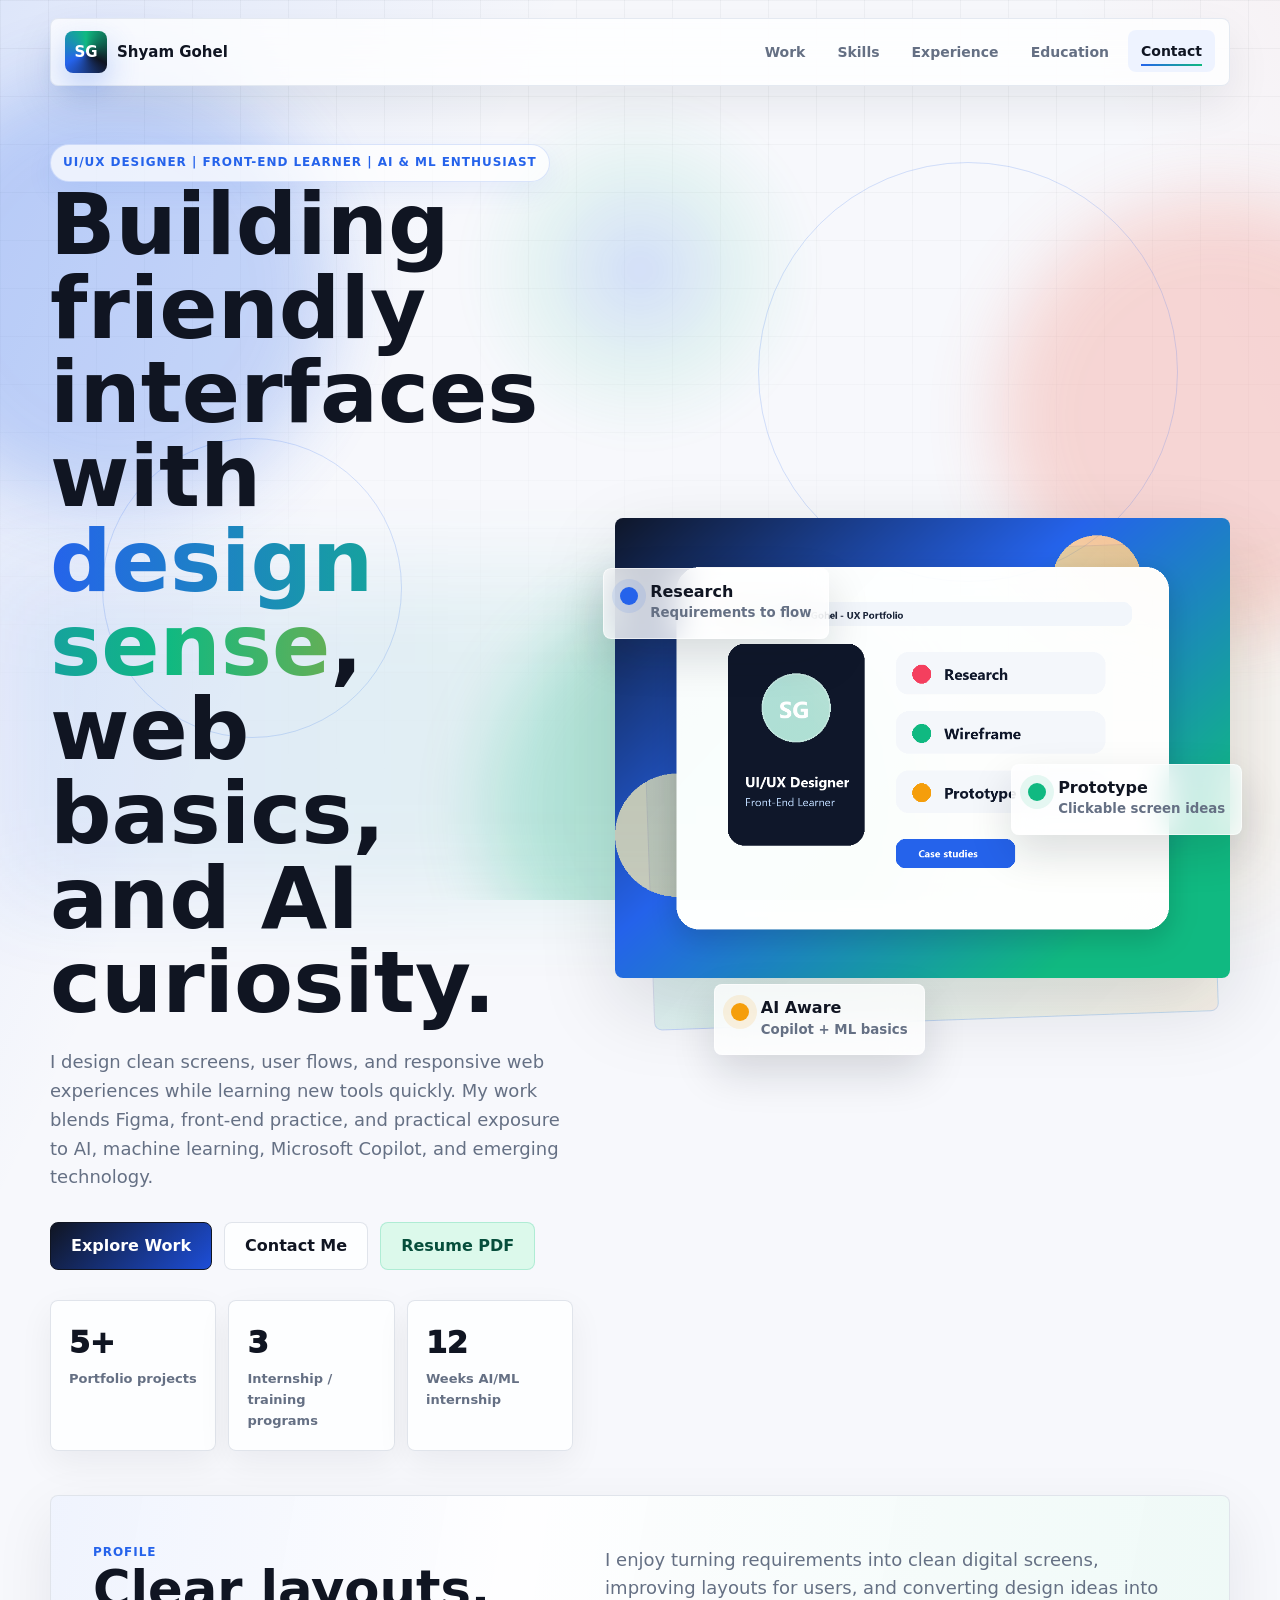
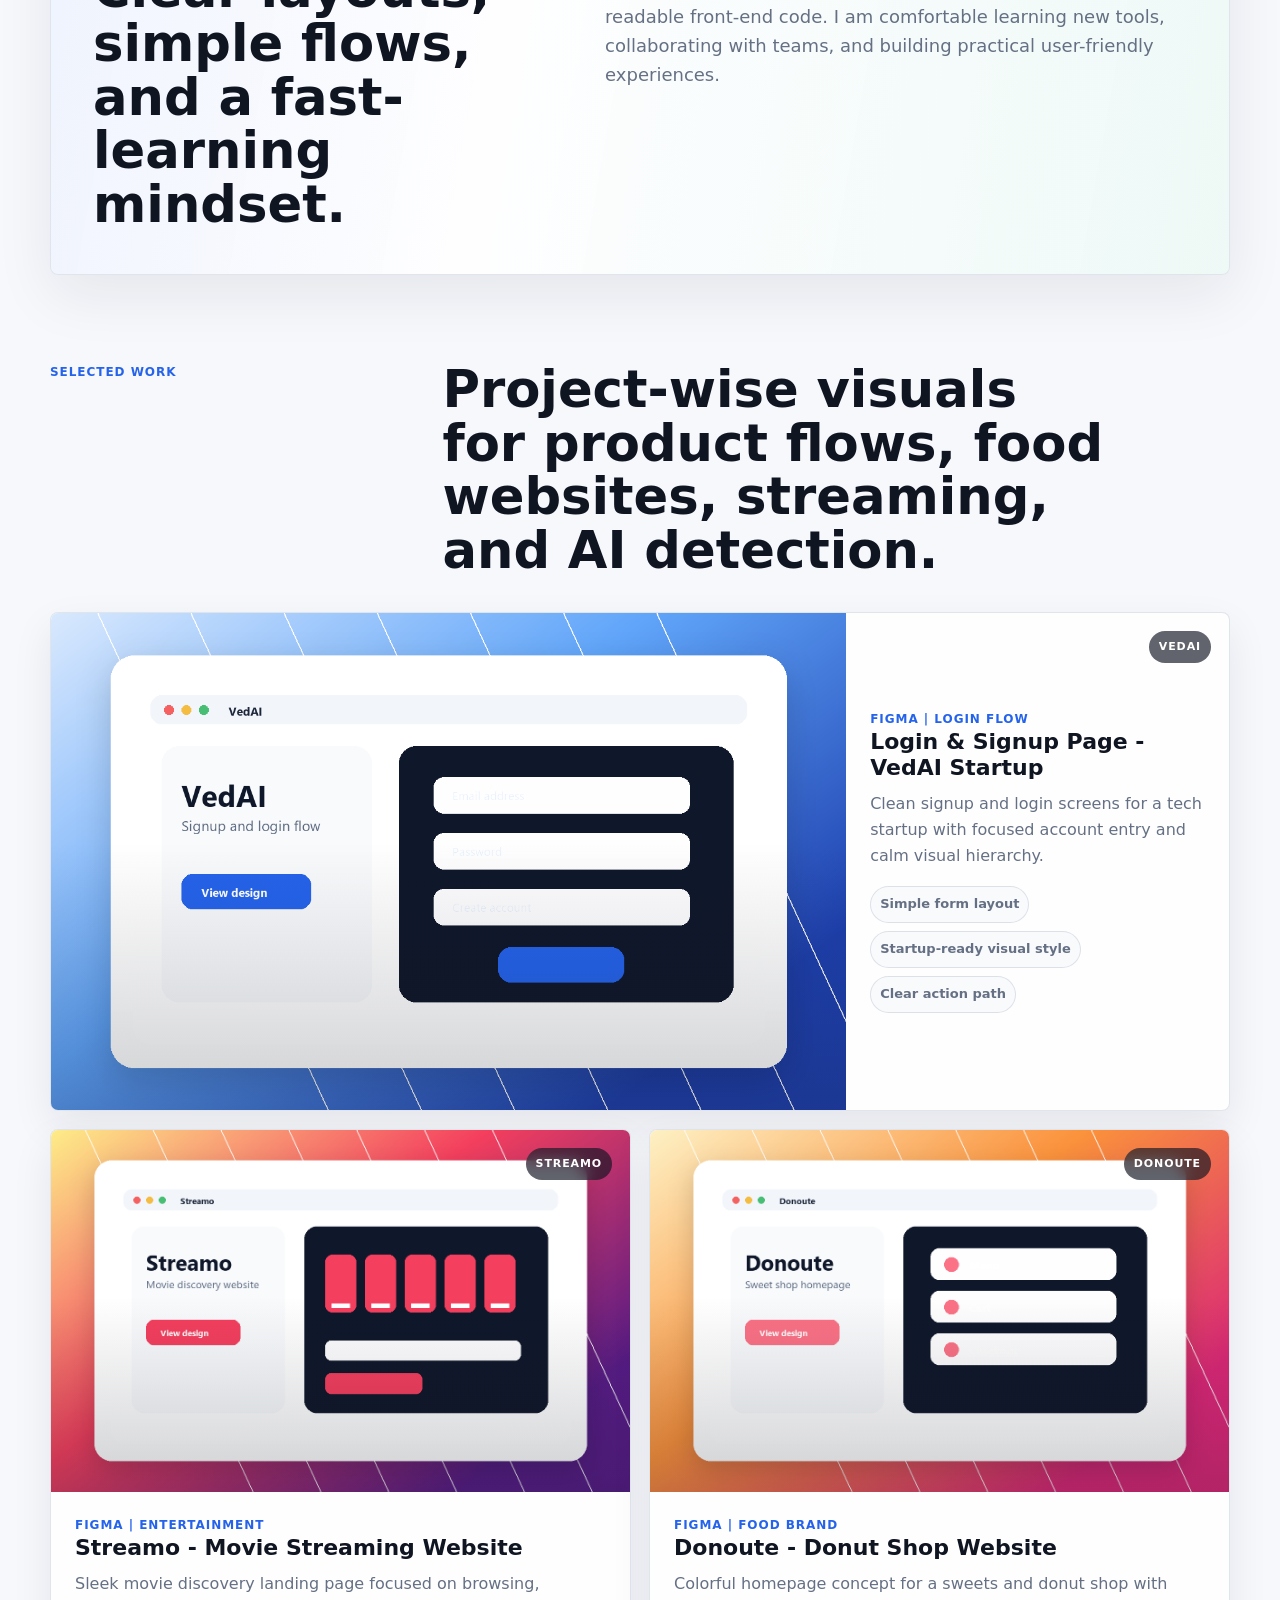
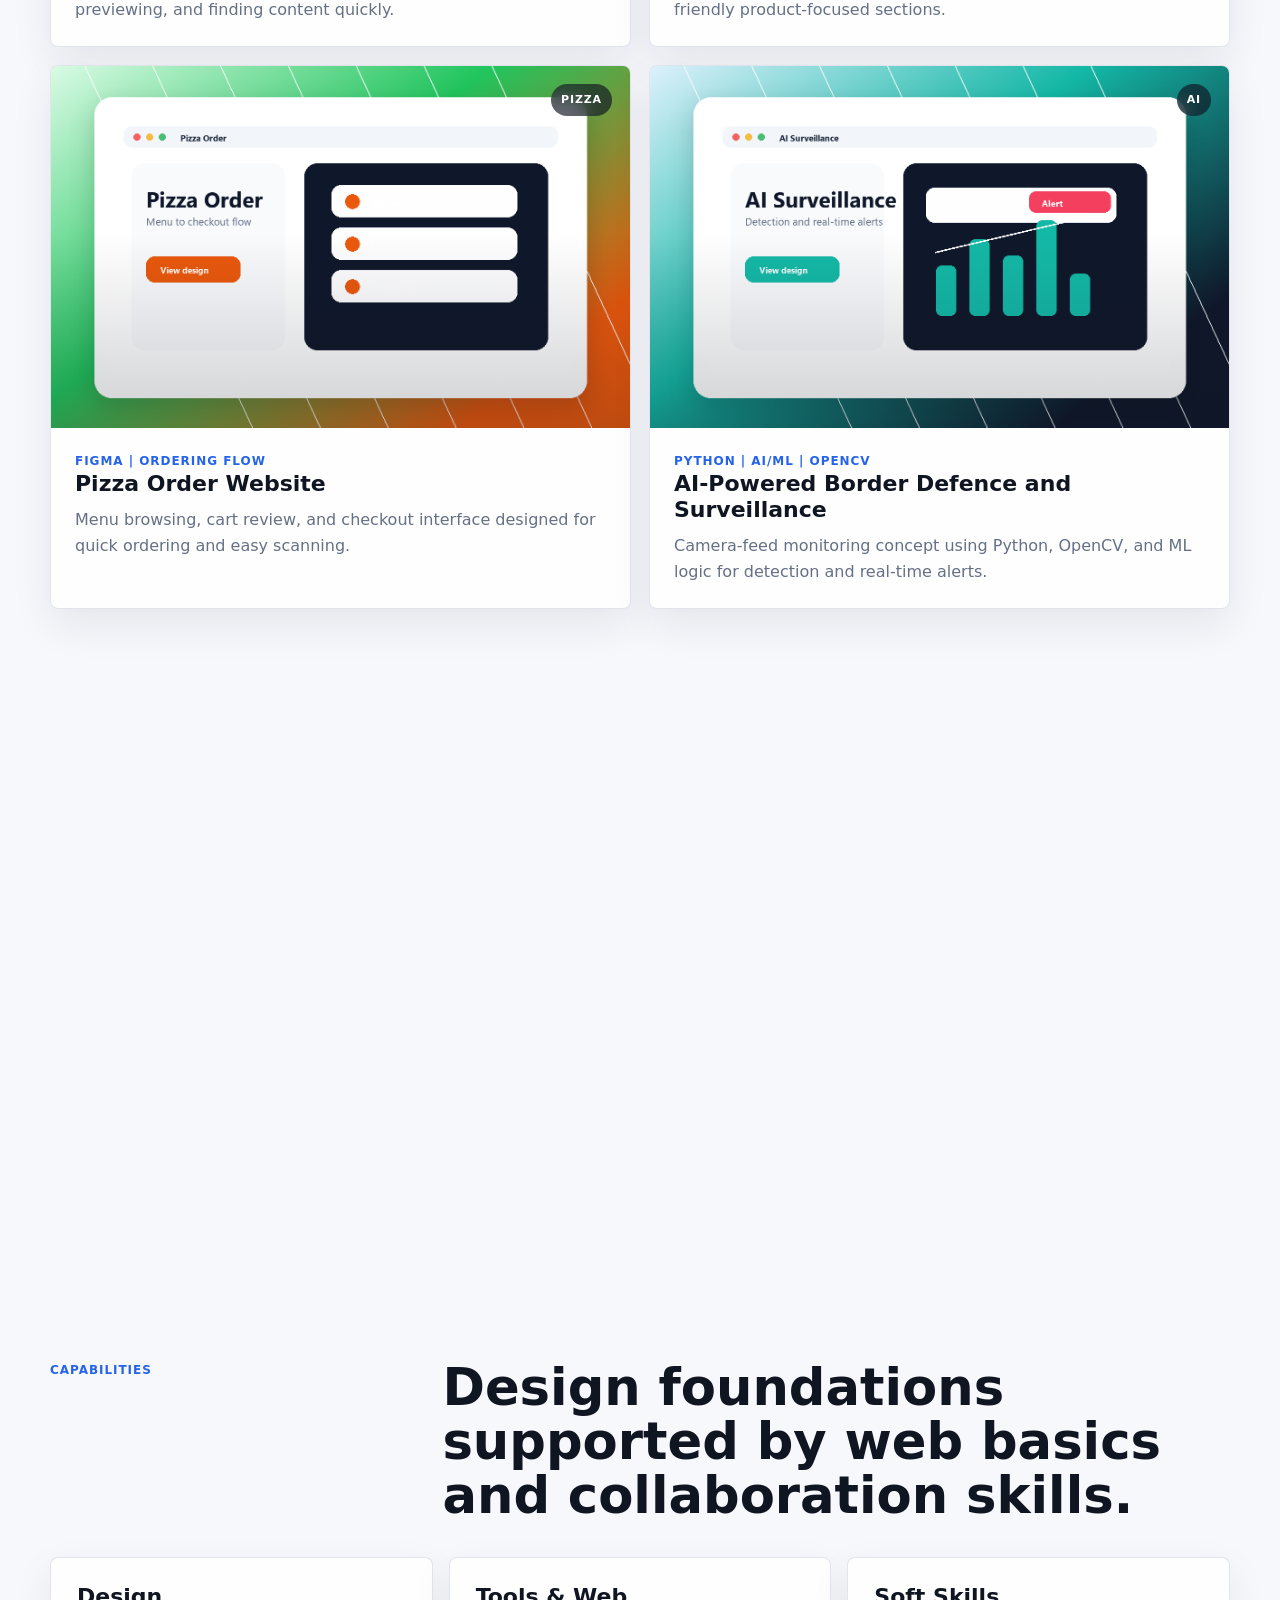
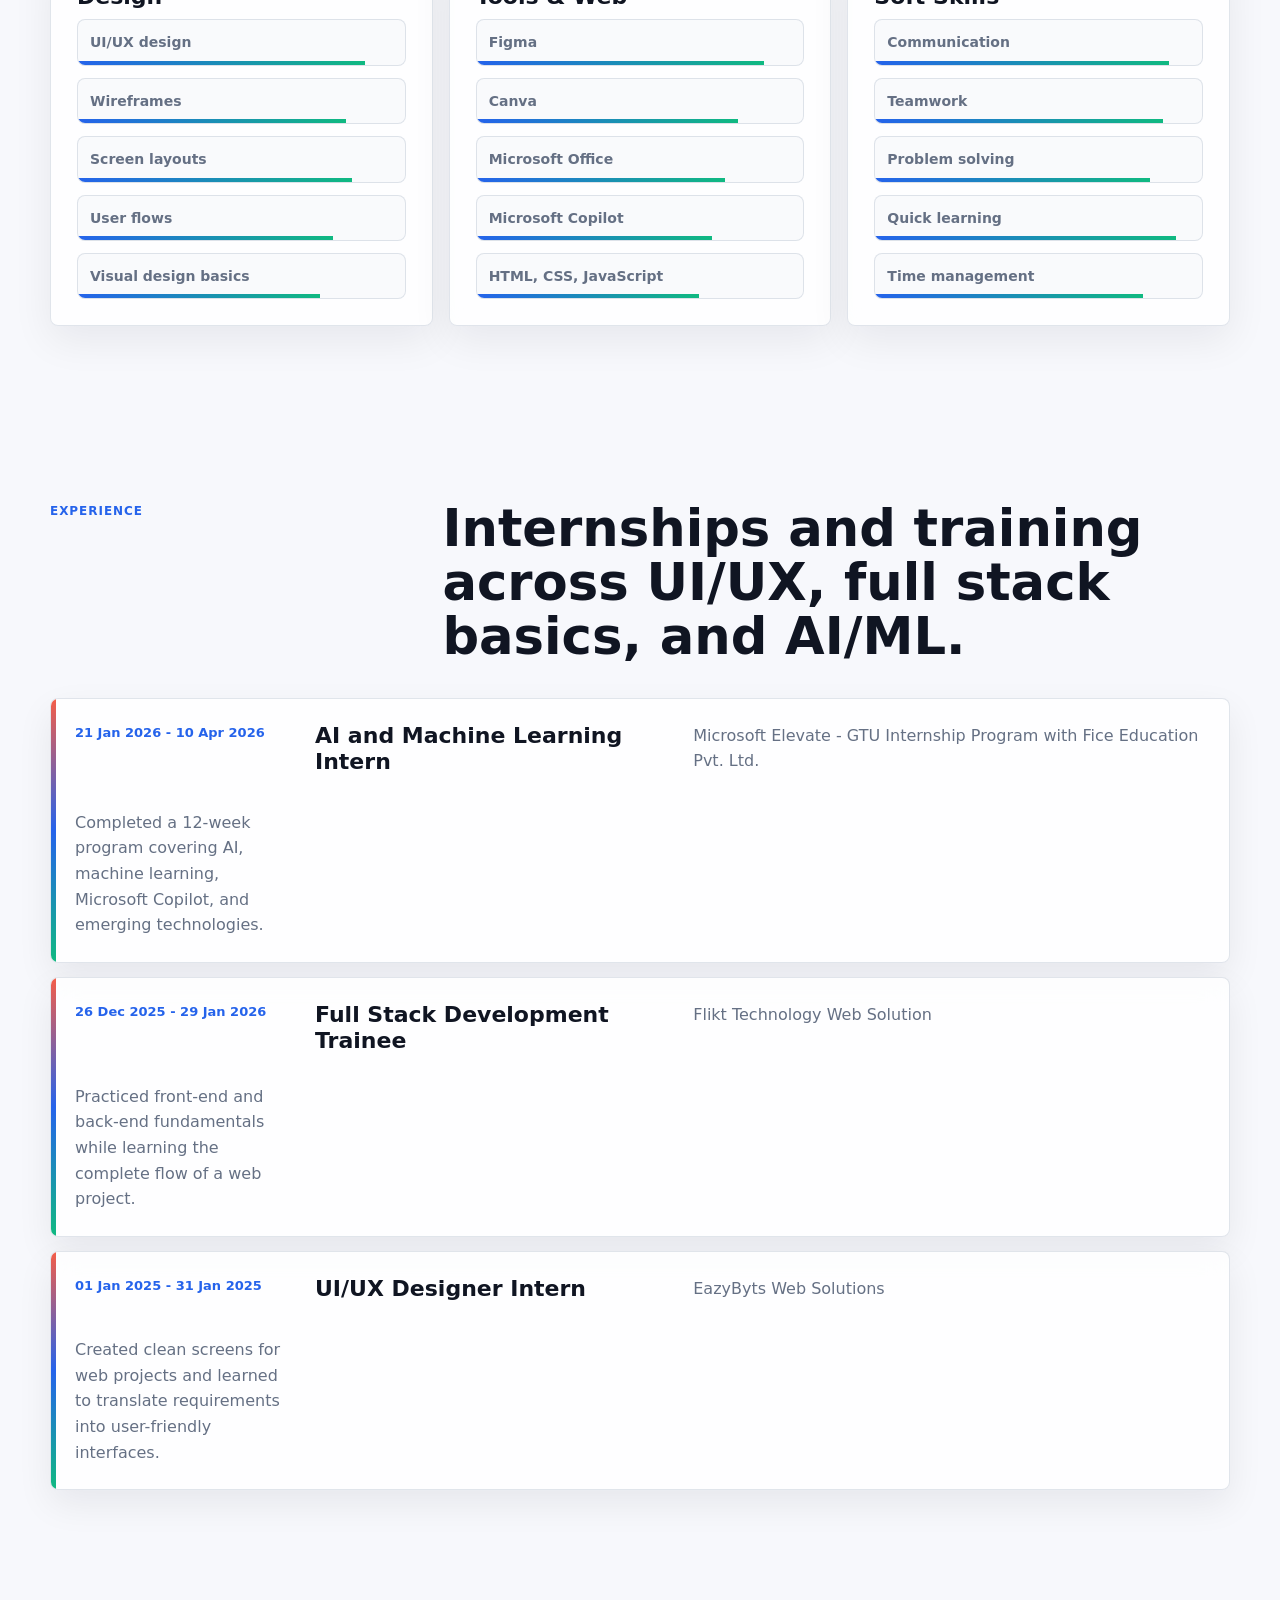
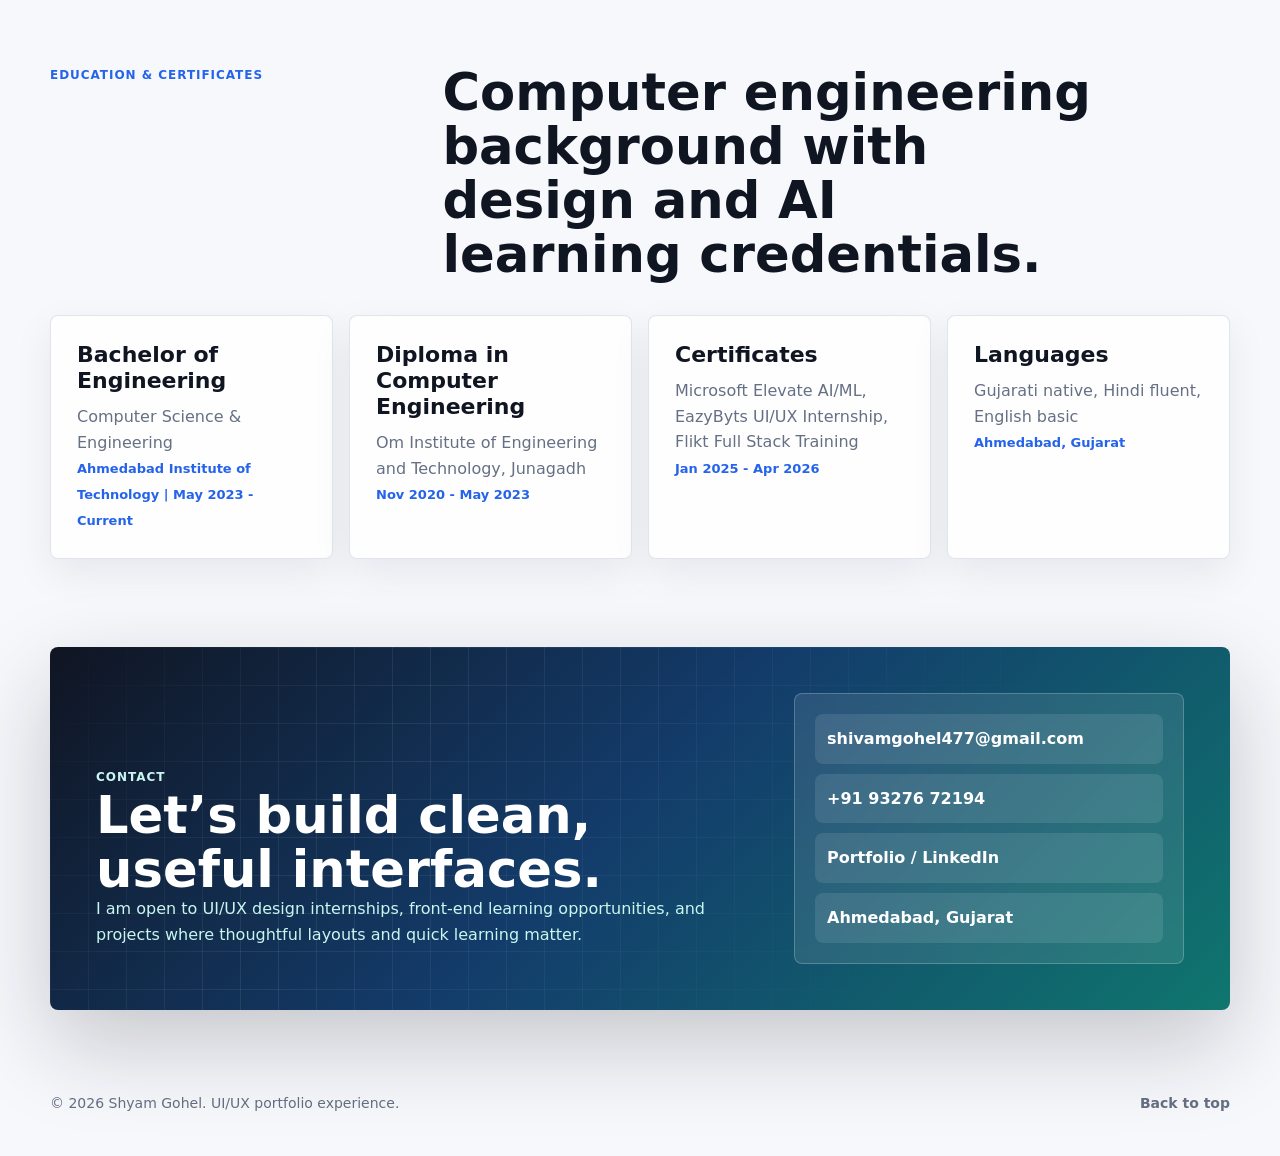
==== index.html @ f2e93e3a "Portfolio Upload" ====
<!DOCTYPE html>
<html lang="en">
  <head>
    <meta charset="UTF-8" />
    <meta name="viewport" content="width=device-width, initial-scale=1.0" />
    <title>Shyam Gohel | UI/UX Portfolio</title>
    <meta
      name="description"
      content="Animated UI/UX portfolio of Shyam Gohel, a designer, front-end learner, and AI/ML technology enthusiast from Ahmedabad."
    />
    <link rel="stylesheet" href="portfolio_styles_new.css" />
  </head>
  <body>
    <div class="cursor-light" aria-hidden="true"></div>
    <div class="scroll-progress" aria-hidden="true"></div>
    <div class="ambient-stage" aria-hidden="true">
      <span class="mesh mesh-one"></span>
      <span class="mesh mesh-two"></span>
      <span class="mesh mesh-three"></span>
      <span class="orbit orbit-one"></span>
      <span class="orbit orbit-two"></span>
    </div>

    <header class="site-header">
      <a class="brand" href="#home" aria-label="Shyam Gohel home">
        <span>SG</span>
        <strong>Shyam Gohel</strong>
      </a>
      <button class="nav-toggle" type="button" aria-label="Open menu" aria-expanded="false">
        <span></span>
        <span></span>
      </button>
      <nav class="site-nav" aria-label="Primary navigation">
        <a href="#work">Work</a>
        <a href="#skills">Skills</a>
        <a href="#experience">Experience</a>
        <a href="#education">Education</a>
        <a href="#contact">Contact</a>
      </nav>
    </header>

    <main>
      <section class="hero" id="home">
        <div class="hero-copy">
          <p class="eyebrow">UI/UX Designer | Front-End Learner | AI & ML Enthusiast</p>
          <h1>
            Building friendly interfaces with
            <span>design sense</span>, web basics, and AI curiosity.
          </h1>
          <p class="hero-text">
            I design clean screens, user flows, and responsive web experiences while learning new
            tools quickly. My work blends Figma, front-end practice, and practical exposure to AI,
            machine learning, Microsoft Copilot, and emerging technology.
          </p>
          <div class="hero-actions">
            <a class="button primary magnetic" href="#work">Explore Work</a>
            <a class="button ghost magnetic" href="#contact">Contact Me</a>
            <a class="button soft magnetic" href="ShyamG_Resume.pdf" target="_blank" rel="noreferrer">Resume PDF</a>
          </div>
          <dl class="hero-stats" aria-label="Portfolio highlights">
            <div>
              <dt data-count="5">0</dt>
              <dd>Portfolio projects</dd>
            </div>
            <div>
              <dt data-count="3">0</dt>
              <dd>Internship / training programs</dd>
            </div>
            <div>
              <dt data-count="12">0</dt>
              <dd>Weeks AI/ML internship</dd>
            </div>
          </dl>
        </div>

        <div class="hero-showcase" aria-label="Portfolio visual preview">
          <div class="hero-device tilt-card">
            <img src="assets/hero-portfolio.png" alt="Animated portfolio interface preview" />
          </div>
          <div class="floating-card card-research">
            <span></span>
            <strong>Research</strong>
            <small>Requirements to flow</small>
          </div>
          <div class="floating-card card-prototype">
            <span></span>
            <strong>Prototype</strong>
            <small>Clickable screen ideas</small>
          </div>
          <div class="floating-card card-ai">
            <span></span>
            <strong>AI Aware</strong>
            <small>Copilot + ML basics</small>
          </div>
        </div>
      </section>

      <section class="section intro-band reveal" aria-label="Profile">
        <div>
          <span class="section-kicker">Profile</span>
          <h2>Clear layouts, simple flows, and a fast-learning mindset.</h2>
        </div>
        <p>
          I enjoy turning requirements into clean digital screens, improving layouts for users,
          and converting design ideas into readable front-end code. I am comfortable learning
          new tools, collaborating with teams, and building practical user-friendly experiences.
        </p>
      </section>

      <section class="section" id="work">
        <div class="section-heading reveal">
          <span class="section-kicker">Selected Work</span>
          <h2>Project-wise visuals for product flows, food websites, streaming, and AI detection.</h2>
        </div>
        <div class="project-grid">
          <article class="project-card feature-card tilt-card reveal" data-theme="vedai">
            <figure>
              <img src="assets/project-vedai.png" alt="VedAI login and signup interface image" />
            </figure>
            <div class="project-content">
              <p class="tag">Figma | Login Flow</p>
              <h3>Login & Signup Page - VedAI Startup</h3>
              <p>Clean signup and login screens for a tech startup with focused account entry and calm visual hierarchy.</p>
              <ul class="project-points">
                <li>Simple form layout</li>
                <li>Startup-ready visual style</li>
                <li>Clear action path</li>
              </ul>
            </div>
          </article>

          <article class="project-card tilt-card reveal" data-theme="streamo">
            <figure>
              <img src="assets/project-streamo.png" alt="Streamo movie streaming website image" />
            </figure>
            <div class="project-content">
              <p class="tag">Figma | Entertainment</p>
              <h3>Streamo - Movie Streaming Website</h3>
              <p>Sleek movie discovery landing page focused on browsing, previewing, and finding content quickly.</p>
            </div>
          </article>

          <article class="project-card tilt-card reveal" data-theme="donoute">
            <figure>
              <img src="assets/project-donoute.png" alt="Donoute sweets and donut website image" />
            </figure>
            <div class="project-content">
              <p class="tag">Figma | Food Brand</p>
              <h3>Donoute - Donut Shop Website</h3>
              <p>Colorful homepage concept for a sweets and donut shop with friendly product-focused sections.</p>
            </div>
          </article>

          <article class="project-card tilt-card reveal" data-theme="pizza">
            <figure>
              <img src="assets/project-pizza.png" alt="Pizza order website image" />
            </figure>
            <div class="project-content">
              <p class="tag">Figma | Ordering Flow</p>
              <h3>Pizza Order Website</h3>
              <p>Menu browsing, cart review, and checkout interface designed for quick ordering and easy scanning.</p>
            </div>
          </article>

          <article class="project-card tilt-card reveal" data-theme="ai">
            <figure>
              <img src="assets/project-ai-surveillance.png" alt="AI powered surveillance dashboard image" />
            </figure>
            <div class="project-content">
              <p class="tag">Python | AI/ML | OpenCV</p>
              <h3>AI-Powered Border Defence and Surveillance</h3>
              <p>Camera-feed monitoring concept using Python, OpenCV, and ML logic for detection and real-time alerts.</p>
            </div>
          </article>
        </div>
      </section>

      <section class="section process-section">
        <div class="section-heading reveal">
          <span class="section-kicker">Design Process</span>
          <h2>From requirement to interface with a practical UI/UX workflow.</h2>
        </div>
        <div class="process-track">
          <article class="reveal" data-step="01">
            <span>01</span>
            <h3>Understand</h3>
            <p>Read requirements, identify user needs, and map the screen purpose.</p>
          </article>
          <article class="reveal" data-step="02">
            <span>02</span>
            <h3>Wireframe</h3>
            <p>Sketch the flow, layout priority, and useful interaction path.</p>
          </article>
          <article class="reveal" data-step="03">
            <span>03</span>
            <h3>Design</h3>
            <p>Create clean screens with color, type, hierarchy, and visual rhythm.</p>
          </article>
          <article class="reveal" data-step="04">
            <span>04</span>
            <h3>Build & Learn</h3>
            <p>Practice HTML, CSS, JavaScript basics, and improve through feedback.</p>
          </article>
        </div>
      </section>

      <section class="section skills-section" id="skills">
        <div class="section-heading reveal">
          <span class="section-kicker">Capabilities</span>
          <h2>Design foundations supported by web basics and collaboration skills.</h2>
        </div>
        <div class="skill-columns">
          <div class="skill-panel reveal">
            <h3>Design</h3>
            <ul>
              <li style="--level: 88%"><span>UI/UX design</span></li>
              <li style="--level: 82%"><span>Wireframes</span></li>
              <li style="--level: 84%"><span>Screen layouts</span></li>
              <li style="--level: 78%"><span>User flows</span></li>
              <li style="--level: 74%"><span>Visual design basics</span></li>
            </ul>
          </div>
          <div class="skill-panel reveal">
            <h3>Tools & Web</h3>
            <ul>
              <li style="--level: 88%"><span>Figma</span></li>
              <li style="--level: 80%"><span>Canva</span></li>
              <li style="--level: 76%"><span>Microsoft Office</span></li>
              <li style="--level: 72%"><span>Microsoft Copilot</span></li>
              <li style="--level: 68%"><span>HTML, CSS, JavaScript</span></li>
            </ul>
          </div>
          <div class="skill-panel reveal">
            <h3>Soft Skills</h3>
            <ul>
              <li style="--level: 90%"><span>Communication</span></li>
              <li style="--level: 88%"><span>Teamwork</span></li>
              <li style="--level: 84%"><span>Problem solving</span></li>
              <li style="--level: 92%"><span>Quick learning</span></li>
              <li style="--level: 82%"><span>Time management</span></li>
            </ul>
          </div>
        </div>
      </section>

      <section class="section" id="experience">
        <div class="section-heading reveal">
          <span class="section-kicker">Experience</span>
          <h2>Internships and training across UI/UX, full stack basics, and AI/ML.</h2>
        </div>
        <div class="timeline">
          <article class="reveal">
            <span>21 Jan 2026 - 10 Apr 2026</span>
            <h3>AI and Machine Learning Intern</h3>
            <p>Microsoft Elevate - GTU Internship Program with Fice Education Pvt. Ltd.</p>
            <p>Completed a 12-week program covering AI, machine learning, Microsoft Copilot, and emerging technologies.</p>
          </article>
          <article class="reveal">
            <span>26 Dec 2025 - 29 Jan 2026</span>
            <h3>Full Stack Development Trainee</h3>
            <p>Flikt Technology Web Solution</p>
            <p>Practiced front-end and back-end fundamentals while learning the complete flow of a web project.</p>
          </article>
          <article class="reveal">
            <span>01 Jan 2025 - 31 Jan 2025</span>
            <h3>UI/UX Designer Intern</h3>
            <p>EazyByts Web Solutions</p>
            <p>Created clean screens for web projects and learned to translate requirements into user-friendly interfaces.</p>
          </article>
        </div>
      </section>

      <section class="section education-section" id="education">
        <div class="section-heading reveal">
          <span class="section-kicker">Education & Certificates</span>
          <h2>Computer engineering background with design and AI learning credentials.</h2>
        </div>
        <div class="education-grid">
          <article class="reveal">
            <h3>Bachelor of Engineering</h3>
            <p>Computer Science & Engineering</p>
            <span>Ahmedabad Institute of Technology | May 2023 - Current</span>
          </article>
          <article class="reveal">
            <h3>Diploma in Computer Engineering</h3>
            <p>Om Institute of Engineering and Technology, Junagadh</p>
            <span>Nov 2020 - May 2023</span>
          </article>
          <article class="reveal">
            <h3>Certificates</h3>
            <p>Microsoft Elevate AI/ML, EazyByts UI/UX Internship, Flikt Full Stack Training</p>
            <span>Jan 2025 - Apr 2026</span>
          </article>
          <article class="reveal">
            <h3>Languages</h3>
            <p>Gujarati native, Hindi fluent, English basic</p>
            <span>Ahmedabad, Gujarat</span>
          </article>
        </div>
      </section>

      <section class="contact-section reveal" id="contact">
        <div>
          <span class="section-kicker">Contact</span>
          <h2>Let’s build clean, useful interfaces.</h2>
          <p>
            I am open to UI/UX design internships, front-end learning opportunities, and projects
            where thoughtful layouts and quick learning matter.
          </p>
        </div>
        <div class="contact-card">
          <a href="mailto:shivamgohel477@gmail.com">shivamgohel477@gmail.com</a>
          <a href="tel:+919327672194">+91 93276 72194</a>
          <a href="https://www.linkedin.com/in/shyamgohel14/" target="_blank" rel="noreferrer">Portfolio / LinkedIn</a>
          <span>Ahmedabad, Gujarat</span>
        </div>
      </section>
    </main>

    <footer>
      <p>© 2026 Shyam Gohel. UI/UX portfolio experience.</p>
      <a href="#home">Back to top</a>
    </footer>

    <script src="portfolio_script_new.js"></script>
  </body>
</html>
---- portfolio_styles_new.css ----
:root {
  --ink: #101522;
  --muted: #657084;
  --line: rgba(148, 163, 184, 0.28);
  --paper: rgba(255, 255, 255, 0.82);
  --solid: #ffffff;
  --mist: #f7f8fc;
  --blue: #2563eb;
  --cyan: #06b6d4;
  --green: #10b981;
  --coral: #f45d48;
  --pink: #e11d48;
  --amber: #f59e0b;
  --violet: #7c3aed;
  --radius: 8px;
  --shadow: 0 28px 80px rgba(16, 21, 34, 0.13);
  --shadow-strong: 0 38px 110px rgba(16, 21, 34, 0.22);
  --ease: cubic-bezier(0.22, 1, 0.36, 1);
}

* {
  box-sizing: border-box;
}

html {
  scroll-behavior: smooth;
}

body {
  min-height: 100vh;
  margin: 0;
  color: var(--ink);
  background:
    linear-gradient(115deg, rgba(37, 99, 235, 0.12), transparent 32rem),
    linear-gradient(245deg, rgba(244, 93, 72, 0.1), transparent 34rem),
    linear-gradient(0deg, rgba(16, 185, 129, 0.08), transparent 28rem),
    var(--mist);
  background-size: 120% 120%, 130% 130%, 110% 110%, auto;
  font-family: Inter, ui-sans-serif, system-ui, -apple-system, BlinkMacSystemFont, "Segoe UI", sans-serif;
  line-height: 1.6;
  overflow-x: hidden;
  animation: backgroundPan 16s var(--ease) infinite alternate;
}

body::before {
  position: fixed;
  inset: 0;
  z-index: -4;
  pointer-events: none;
  content: "";
  background-image:
    linear-gradient(rgba(16, 21, 34, 0.05) 1px, transparent 1px),
    linear-gradient(90deg, rgba(16, 21, 34, 0.05) 1px, transparent 1px);
  background-size: 48px 48px;
  mask-image: linear-gradient(to bottom, rgba(0, 0, 0, 0.78), transparent 88%);
}

body::after {
  position: fixed;
  inset: auto 0 0;
  z-index: -3;
  height: 36vh;
  pointer-events: none;
  content: "";
  background: linear-gradient(90deg, rgba(37, 99, 235, 0.14), rgba(16, 185, 129, 0.12), rgba(245, 158, 11, 0.12));
  filter: blur(48px);
  opacity: 0.74;
}

img {
  display: block;
  max-width: 100%;
}

a {
  color: inherit;
  text-decoration: none;
}

h1,
h2,
h3,
p {
  margin-top: 0;
}

h1 {
  max-width: 780px;
  margin-bottom: 24px;
  font-size: clamp(46px, 7vw, 86px);
  line-height: 0.98;
  text-wrap: balance;
}

h1 span {
  color: transparent;
  background: linear-gradient(90deg, var(--blue), var(--green), var(--amber), var(--coral));
  background-size: 220% 100%;
  -webkit-background-clip: text;
  background-clip: text;
  animation: textFlow 5s linear infinite;
}

h2 {
  margin-bottom: 0;
  font-size: clamp(30px, 4vw, 52px);
  line-height: 1.05;
  text-wrap: balance;
}

h3 {
  margin-bottom: 10px;
  font-size: 22px;
  line-height: 1.18;
}

.cursor-light {
  position: fixed;
  left: var(--cursor-x, 50%);
  top: var(--cursor-y, 30%);
  z-index: -2;
  width: 360px;
  height: 360px;
  border-radius: 50%;
  background: radial-gradient(circle, rgba(37, 99, 235, 0.18), rgba(16, 185, 129, 0.08) 38%, transparent 68%);
  filter: blur(14px);
  transform: translate(-50%, -50%);
  pointer-events: none;
  transition: opacity 240ms var(--ease);
}

.scroll-progress {
  position: fixed;
  inset: 0 auto auto 0;
  z-index: 70;
  width: var(--scroll, 0%);
  height: 4px;
  background: linear-gradient(90deg, var(--blue), var(--green), var(--amber), var(--coral));
  box-shadow: 0 0 24px rgba(37, 99, 235, 0.35);
}

.ambient-stage {
  position: fixed;
  inset: 0;
  z-index: -3;
  overflow: hidden;
  pointer-events: none;
}

.mesh {
  position: absolute;
  width: 34vw;
  height: 34vw;
  min-width: 320px;
  min-height: 320px;
  border-radius: 999px;
  opacity: 0.22;
  filter: blur(36px);
  animation: meshDrift 14s var(--ease) infinite alternate;
}

.mesh-one {
  left: -8%;
  top: 8%;
  background: var(--blue);
}

.mesh-two {
  right: -12%;
  top: 22%;
  background: var(--coral);
  animation-delay: -4s;
}

.mesh-three {
  left: 38%;
  bottom: -14%;
  background: var(--green);
  animation-delay: -7s;
}

.orbit {
  position: absolute;
  border: 1px solid rgba(37, 99, 235, 0.18);
  border-radius: 50%;
  animation: orbitSpin 18s linear infinite;
}

.orbit-one {
  width: 420px;
  height: 420px;
  right: 8%;
  top: 18%;
}

.orbit-two {
  width: 300px;
  height: 300px;
  left: 8%;
  bottom: 18%;
  animation-direction: reverse;
}

.site-header {
  position: sticky;
  top: 0;
  z-index: 30;
  display: flex;
  align-items: center;
  justify-content: space-between;
  gap: 24px;
  width: min(1180px, calc(100% - 32px));
  margin: 18px auto 0;
  padding: 12px 14px;
  border: 1px solid rgba(223, 229, 238, 0.82);
  border-radius: var(--radius);
  background: rgba(255, 255, 255, 0.78);
  box-shadow: 0 18px 44px rgba(16, 21, 34, 0.08);
  backdrop-filter: blur(18px);
  animation: headerDrop 680ms var(--ease) both;
  transition: transform 260ms var(--ease), box-shadow 260ms var(--ease), background 260ms var(--ease);
}

.site-header.is-scrolled {
  background: rgba(255, 255, 255, 0.94);
  box-shadow: 0 20px 54px rgba(16, 21, 34, 0.13);
  transform: translateY(-2px);
}

.brand {
  display: inline-flex;
  align-items: center;
  gap: 10px;
  font-size: 15px;
}

.brand span {
  display: grid;
  width: 42px;
  height: 42px;
  place-items: center;
  border-radius: var(--radius);
  color: #fff;
  background: conic-gradient(from 120deg, var(--ink), var(--blue), var(--green), var(--ink));
  font-weight: 900;
  box-shadow: 0 14px 32px rgba(37, 99, 235, 0.28);
  transition: transform 260ms var(--ease);
}

.brand:hover span {
  transform: rotate(-8deg) scale(1.08);
}

.site-nav {
  display: flex;
  align-items: center;
  gap: 6px;
}

.site-nav a {
  position: relative;
  padding: 10px 13px;
  border-radius: var(--radius);
  color: var(--muted);
  font-size: 14px;
  font-weight: 750;
  transition: color 220ms var(--ease), background 220ms var(--ease), transform 220ms var(--ease);
}

.site-nav a::after {
  position: absolute;
  right: 13px;
  bottom: 6px;
  left: 13px;
  height: 2px;
  content: "";
  background: linear-gradient(90deg, var(--blue), var(--green));
  transform: scaleX(0);
  transform-origin: left;
  transition: transform 260ms var(--ease);
}

.site-nav a:hover,
.site-nav a:focus-visible,
.site-nav a.is-active {
  color: var(--ink);
  background: rgba(237, 242, 255, 0.9);
  transform: translateY(-1px);
}

.site-nav a:hover::after,
.site-nav a:focus-visible::after,
.site-nav a.is-active::after {
  transform: scaleX(1);
}

.nav-toggle {
  display: none;
  width: 42px;
  height: 42px;
  border: 1px solid var(--line);
  border-radius: var(--radius);
  background: var(--solid);
}

.nav-toggle span {
  display: block;
  width: 18px;
  height: 2px;
  margin: 5px auto;
  background: var(--ink);
  transition: transform 220ms var(--ease), opacity 220ms var(--ease);
}

.nav-toggle[aria-expanded="true"] span:first-child {
  transform: translateY(3.5px) rotate(45deg);
}

.nav-toggle[aria-expanded="true"] span:last-child {
  transform: translateY(-3.5px) rotate(-45deg);
}

.hero,
.section,
.contact-section,
footer {
  width: min(1180px, calc(100% - 32px));
  margin-inline: auto;
}

.hero {
  display: grid;
  grid-template-columns: minmax(0, 0.92fr) minmax(340px, 1.08fr);
  gap: 42px;
  align-items: center;
  min-height: calc(100vh - 88px);
  padding: 58px 0 44px;
}

.hero-copy {
  animation: fadeUp 760ms var(--ease) both;
}

.eyebrow,
.section-kicker,
.tag {
  margin: 0;
  color: var(--blue);
  font-size: 12px;
  font-weight: 900;
  letter-spacing: 0.08em;
  text-transform: uppercase;
}

.eyebrow {
  display: inline-flex;
  padding: 8px 12px;
  border: 1px solid rgba(37, 99, 235, 0.16);
  border-radius: 999px;
  background: rgba(255, 255, 255, 0.72);
  box-shadow: 0 10px 28px rgba(37, 99, 235, 0.08);
}

.hero-text {
  max-width: 640px;
  color: var(--muted);
  font-size: 18px;
}

.hero-actions {
  display: flex;
  flex-wrap: wrap;
  gap: 12px;
  margin: 30px 0;
}

.button {
  position: relative;
  overflow: hidden;
  display: inline-flex;
  min-height: 48px;
  align-items: center;
  justify-content: center;
  padding: 0 20px;
  border: 1px solid var(--line);
  border-radius: var(--radius);
  font-weight: 850;
  isolation: isolate;
  transition: transform 240ms var(--ease), box-shadow 240ms var(--ease), border-color 240ms var(--ease);
}

.button::before {
  position: absolute;
  inset: 0;
  z-index: -1;
  content: "";
  background: linear-gradient(110deg, transparent 12%, rgba(255, 255, 255, 0.62), transparent 38%);
  transform: translateX(-120%);
  transition: transform 620ms var(--ease);
}

.button:hover,
.button:focus-visible {
  box-shadow: 0 16px 38px rgba(16, 21, 34, 0.15);
  transform: translateY(-3px);
}

.button:hover::before,
.button:focus-visible::before {
  transform: translateX(120%);
}

.button.primary {
  border-color: var(--ink);
  color: #fff;
  background: linear-gradient(135deg, var(--ink), #1d4ed8);
}

.button.ghost {
  background: rgba(255, 255, 255, 0.78);
}

.button.soft {
  border-color: rgba(16, 185, 129, 0.22);
  color: #064e3b;
  background: rgba(209, 250, 229, 0.72);
}

.hero-stats {
  display: grid;
  grid-template-columns: repeat(3, minmax(0, 1fr));
  gap: 12px;
  max-width: 700px;
  margin: 0;
}

.hero-stats div {
  position: relative;
  overflow: hidden;
  padding: 18px;
  border: 1px solid var(--line);
  border-radius: var(--radius);
  background: rgba(255, 255, 255, 0.78);
  box-shadow: 0 12px 34px rgba(16, 21, 34, 0.06);
  transition: transform 260ms var(--ease), box-shadow 260ms var(--ease), border-color 260ms var(--ease);
}

.hero-stats div::before {
  position: absolute;
  inset: 0;
  content: "";
  background: linear-gradient(135deg, rgba(37, 99, 235, 0.11), transparent 52%, rgba(16, 185, 129, 0.1));
  opacity: 0;
  transition: opacity 260ms var(--ease);
}

.hero-stats div:hover {
  border-color: rgba(37, 99, 235, 0.28);
  box-shadow: 0 18px 42px rgba(16, 21, 34, 0.1);
  transform: translateY(-5px);
}

.hero-stats div:hover::before {
  opacity: 1;
}

.hero-stats dt {
  position: relative;
  z-index: 1;
  font-size: 30px;
  font-weight: 950;
}

.hero-stats dd {
  position: relative;
  z-index: 1;
  margin: 2px 0 0;
  color: var(--muted);
  font-size: 13px;
  font-weight: 750;
}

.hero-showcase {
  position: relative;
  min-height: 560px;
  animation: floatPanel 5.5s var(--ease) infinite alternate;
}

.hero-showcase::before {
  position: absolute;
  inset: 6% 3% 10% 5%;
  content: "";
  border: 1px solid rgba(37, 99, 235, 0.16);
  border-radius: var(--radius);
  background: linear-gradient(135deg, rgba(37, 99, 235, 0.12), rgba(16, 185, 129, 0.1), rgba(245, 158, 11, 0.08));
  transform: rotate(-2deg);
}

.hero-device {
  position: relative;
  z-index: 2;
}

.hero-device img {
  border-radius: var(--radius);
  box-shadow: var(--shadow);
  transition: transform 420ms var(--ease), box-shadow 420ms var(--ease);
}

.hero-device:hover img {
  box-shadow: var(--shadow-strong);
}

.floating-card {
  position: absolute;
  z-index: 3;
  display: grid;
  gap: 2px;
  min-width: 178px;
  padding: 14px 16px 14px 46px;
  border: 1px solid rgba(255, 255, 255, 0.58);
  border-radius: var(--radius);
  background: rgba(255, 255, 255, 0.78);
  box-shadow: 0 18px 44px rgba(16, 21, 34, 0.14);
  backdrop-filter: blur(16px);
  animation: bob 4.4s var(--ease) infinite alternate;
}

.floating-card span {
  position: absolute;
  left: 16px;
  top: 18px;
  width: 18px;
  height: 18px;
  border-radius: 50%;
  background: var(--blue);
  box-shadow: 0 0 0 8px rgba(37, 99, 235, 0.1);
}

.floating-card strong {
  line-height: 1.1;
}

.floating-card small {
  color: var(--muted);
  font-weight: 700;
}

.card-research {
  left: -2%;
  top: 9%;
}

.card-prototype {
  right: -2%;
  top: 44%;
  animation-delay: -1.2s;
}

.card-prototype span {
  background: var(--green);
  box-shadow: 0 0 0 8px rgba(16, 185, 129, 0.1);
}

.card-ai {
  left: 16%;
  bottom: 4%;
  animation-delay: -2.2s;
}

.card-ai span {
  background: var(--amber);
  box-shadow: 0 0 0 8px rgba(245, 158, 11, 0.12);
}

.section {
  padding: 88px 0;
}

.intro-band {
  position: relative;
  overflow: hidden;
  display: grid;
  grid-template-columns: 0.9fr 1.1fr;
  gap: 36px;
  align-items: start;
  padding: 42px;
  border: 1px solid var(--line);
  border-radius: var(--radius);
  background: var(--paper);
  box-shadow: 0 20px 58px rgba(16, 21, 34, 0.08);
  backdrop-filter: blur(16px);
}

.intro-band::before {
  position: absolute;
  inset: 0;
  content: "";
  background: linear-gradient(100deg, rgba(37, 99, 235, 0.08), transparent 38%, rgba(16, 185, 129, 0.08));
  opacity: 0.86;
}

.intro-band > * {
  position: relative;
  z-index: 1;
}

.intro-band p {
  margin: 8px 0 0;
  color: var(--muted);
  font-size: 18px;
}

.section-heading {
  display: grid;
  grid-template-columns: minmax(220px, 0.45fr) minmax(0, 1fr);
  gap: 38px;
  align-items: start;
  margin-bottom: 34px;
}

.project-grid {
  display: grid;
  grid-template-columns: repeat(2, minmax(0, 1fr));
  gap: 18px;
}

.project-card {
  position: relative;
  overflow: hidden;
  border: 1px solid var(--line);
  border-radius: var(--radius);
  background: var(--paper);
  box-shadow: 0 16px 40px rgba(16, 21, 34, 0.08);
  transform-style: preserve-3d;
  backdrop-filter: blur(14px);
  transition: transform 320ms var(--ease), box-shadow 320ms var(--ease), border-color 320ms var(--ease);
}

.project-card::before {
  position: absolute;
  inset: 0;
  z-index: 1;
  content: "";
  border-radius: inherit;
  background: linear-gradient(135deg, rgba(255, 255, 255, 0.42), transparent 34%, rgba(37, 99, 235, 0.1));
  opacity: 0;
  pointer-events: none;
  transition: opacity 320ms var(--ease);
}

.project-card::after {
  position: absolute;
  top: 18px;
  right: 18px;
  z-index: 2;
  padding: 7px 10px;
  border-radius: 999px;
  color: #fff;
  background: rgba(16, 21, 34, 0.66);
  content: attr(data-theme);
  font-size: 11px;
  font-weight: 900;
  letter-spacing: 0.08em;
  text-transform: uppercase;
  backdrop-filter: blur(8px);
}

.project-card:hover {
  border-color: rgba(37, 99, 235, 0.3);
  box-shadow: 0 30px 78px rgba(16, 21, 34, 0.18);
  transform: translateY(-8px);
}

.project-card:hover::before {
  opacity: 1;
}

.project-card figure {
  position: relative;
  overflow: hidden;
  margin: 0;
}

.project-card figure::after {
  position: absolute;
  inset: 0;
  content: "";
  background: linear-gradient(180deg, transparent 46%, rgba(16, 21, 34, 0.22));
  opacity: 0.9;
}

.project-card img {
  width: 100%;
  aspect-ratio: 16 / 10;
  object-fit: cover;
  transition: transform 560ms var(--ease), filter 560ms var(--ease);
}

.project-card:hover img {
  filter: saturate(1.11) contrast(1.05);
  transform: scale(1.055);
}

.project-content {
  position: relative;
  z-index: 2;
  padding: 24px;
}

.project-card p:not(.tag) {
  margin-bottom: 0;
  color: var(--muted);
}

.feature-card {
  grid-column: span 2;
  display: grid;
  grid-template-columns: minmax(0, 1.35fr) minmax(300px, 0.65fr);
  align-items: center;
}

.feature-card img {
  height: 100%;
  min-height: 360px;
}

.project-points {
  display: flex;
  flex-wrap: wrap;
  gap: 8px;
  margin: 18px 0 0;
  padding: 0;
  list-style: none;
}

.project-points li {
  padding: 7px 9px;
  border: 1px solid var(--line);
  border-radius: 999px;
  color: var(--muted);
  background: rgba(248, 250, 252, 0.84);
  font-size: 13px;
  font-weight: 800;
}

.process-track {
  display: grid;
  grid-template-columns: repeat(4, minmax(0, 1fr));
  gap: 16px;
  counter-reset: process;
}

.process-track article {
  position: relative;
  overflow: hidden;
  min-height: 230px;
  padding: 26px;
  border: 1px solid var(--line);
  border-radius: var(--radius);
  background: rgba(255, 255, 255, 0.78);
  box-shadow: 0 16px 42px rgba(16, 21, 34, 0.07);
}

.process-track article::after {
  position: absolute;
  right: -32px;
  bottom: -54px;
  color: rgba(37, 99, 235, 0.07);
  content: attr(data-step);
  font-size: 150px;
  font-weight: 950;
  line-height: 1;
}

.process-track span {
  display: inline-grid;
  width: 44px;
  height: 44px;
  margin-bottom: 28px;
  place-items: center;
  border-radius: var(--radius);
  color: #fff;
  background: linear-gradient(135deg, var(--blue), var(--green));
  font-weight: 900;
}

.process-track p {
  margin-bottom: 0;
  color: var(--muted);
}

.skills-section {
  padding-top: 54px;
}

.skill-columns,
.education-grid {
  display: grid;
  grid-template-columns: repeat(3, minmax(0, 1fr));
  gap: 16px;
}

.skill-panel,
.education-grid article {
  position: relative;
  overflow: hidden;
  padding: 26px;
  border: 1px solid var(--line);
  border-radius: var(--radius);
  background: var(--paper);
  box-shadow: 0 14px 40px rgba(16, 21, 34, 0.07);
  backdrop-filter: blur(14px);
  transition: transform 280ms var(--ease), box-shadow 280ms var(--ease), border-color 280ms var(--ease);
}

.skill-panel::before,
.education-grid article::before {
  position: absolute;
  inset: 0 auto 0 0;
  width: 4px;
  content: "";
  background: linear-gradient(var(--blue), var(--green), var(--amber));
  transform: scaleY(0);
  transform-origin: bottom;
  transition: transform 300ms var(--ease);
}

.skill-panel:hover,
.education-grid article:hover {
  border-color: rgba(37, 99, 235, 0.24);
  box-shadow: 0 22px 58px rgba(16, 21, 34, 0.12);
  transform: translateY(-6px);
}

.skill-panel:hover::before,
.education-grid article:hover::before {
  transform: scaleY(1);
}

.skill-panel ul {
  display: grid;
  gap: 12px;
  margin: 0;
  padding: 0;
  list-style: none;
}

.skill-panel li {
  position: relative;
  overflow: hidden;
  padding: 11px 12px;
  border: 1px solid var(--line);
  border-radius: var(--radius);
  color: var(--muted);
  background: rgba(248, 250, 252, 0.86);
  font-size: 14px;
  font-weight: 780;
}

.skill-panel li::before {
  position: absolute;
  inset: auto 0 0;
  width: var(--level, 70%);
  height: 4px;
  content: "";
  background: linear-gradient(90deg, var(--blue), var(--green));
  transform: scaleX(0);
  transform-origin: left;
  transition: transform 850ms var(--ease);
}

.skill-panel.is-visible li::before {
  transform: scaleX(1);
}

.skill-panel li span {
  position: relative;
  z-index: 1;
}

.timeline {
  display: grid;
  gap: 14px;
}

.timeline article {
  position: relative;
  overflow: hidden;
  display: grid;
  grid-template-columns: 220px minmax(0, 0.7fr) minmax(0, 1fr);
  gap: 20px;
  align-items: start;
  padding: 24px;
  border: 1px solid var(--line);
  border-radius: var(--radius);
  background: var(--paper);
  box-shadow: 0 14px 36px rgba(16, 21, 34, 0.07);
  backdrop-filter: blur(14px);
  transition: transform 280ms var(--ease), box-shadow 280ms var(--ease), border-color 280ms var(--ease);
}

.timeline article::before {
  position: absolute;
  inset: 0 auto 0 0;
  width: 5px;
  content: "";
  background: linear-gradient(var(--coral), var(--blue), var(--green));
}

.timeline article:hover {
  border-color: rgba(16, 185, 129, 0.26);
  box-shadow: 0 24px 62px rgba(16, 21, 34, 0.13);
  transform: translateX(6px);
}

.timeline span,
.education-grid span {
  color: var(--blue);
  font-size: 13px;
  font-weight: 850;
}

.timeline p,
.education-grid p,
.contact-section p {
  color: var(--muted);
}

.timeline article > p:last-child,
.education-grid p {
  margin-bottom: 0;
}

.education-grid {
  grid-template-columns: repeat(4, minmax(0, 1fr));
}

.contact-section {
  position: relative;
  overflow: hidden;
  display: grid;
  grid-template-columns: minmax(0, 1fr) 390px;
  gap: 24px;
  align-items: end;
  margin-bottom: 54px;
  padding: 46px;
  border-radius: var(--radius);
  color: #fff;
  background: linear-gradient(135deg, #101522, #133c6b 48%, #0f766e);
  box-shadow: 0 34px 90px rgba(16, 21, 34, 0.22);
}

.contact-section::before {
  position: absolute;
  inset: 0;
  content: "";
  background:
    linear-gradient(90deg, rgba(255, 255, 255, 0.08) 1px, transparent 1px),
    linear-gradient(rgba(255, 255, 255, 0.08) 1px, transparent 1px);
  background-size: 38px 38px;
  mask-image: linear-gradient(120deg, transparent, #000 28%, transparent 76%);
  animation: contactGrid 9s linear infinite;
}

.contact-section > * {
  position: relative;
  z-index: 1;
}

.contact-section .section-kicker,
.contact-section p {
  color: #c9f7ef;
}

.contact-card {
  display: grid;
  gap: 10px;
  padding: 20px;
  border: 1px solid rgba(255, 255, 255, 0.22);
  border-radius: var(--radius);
  background: rgba(255, 255, 255, 0.1);
  backdrop-filter: blur(12px);
}

.contact-card a,
.contact-card span {
  overflow-wrap: anywhere;
  padding: 12px;
  border-radius: var(--radius);
  background: rgba(255, 255, 255, 0.1);
  font-weight: 780;
  transition: transform 220ms var(--ease), background 220ms var(--ease);
}

.contact-card a:hover,
.contact-card span:hover {
  background: rgba(255, 255, 255, 0.18);
  transform: translateX(4px);
}

footer {
  display: flex;
  justify-content: space-between;
  gap: 16px;
  padding: 28px 0 42px;
  color: var(--muted);
  font-size: 14px;
}

footer p {
  margin: 0;
}

footer a {
  font-weight: 850;
}

.reveal {
  opacity: 0;
  transform: translateY(34px) scale(0.985);
}

.reveal.is-visible {
  opacity: 1;
  transform: translateY(0) scale(1);
  transition: opacity 740ms var(--ease), transform 740ms var(--ease);
  transition-delay: var(--delay, 0ms);
}

@keyframes backgroundPan {
  from {
    background-position: 0% 0%, 100% 0%, 0% 100%, 0 0;
  }
  to {
    background-position: 100% 35%, 0% 70%, 70% 0%, 0 0;
  }
}

@keyframes textFlow {
  to {
    background-position: 220% 0;
  }
}

@keyframes headerDrop {
  from {
    opacity: 0;
    transform: translateY(-18px);
  }
  to {
    opacity: 1;
    transform: translateY(0);
  }
}

@keyframes fadeUp {
  from {
    opacity: 0;
    transform: translateY(24px);
  }
  to {
    opacity: 1;
    transform: translateY(0);
  }
}

@keyframes floatPanel {
  from {
    transform: translateY(0);
  }
  to {
    transform: translateY(-12px);
  }
}

@keyframes bob {
  from {
    transform: translateY(0) rotate(-1deg);
  }
  to {
    transform: translateY(-14px) rotate(1deg);
  }
}

@keyframes meshDrift {
  from {
    transform: translate3d(0, 0, 0) scale(1);
  }
  to {
    transform: translate3d(48px, -38px, 0) scale(1.08);
  }
}

@keyframes orbitSpin {
  to {
    transform: rotate(360deg);
  }
}

@keyframes contactGrid {
  from {
    background-position: 0 0, 0 0;
  }
  to {
    background-position: 76px 38px, 38px 76px;
  }
}

@media (max-width: 980px) {
  .hero,
  .intro-band,
  .section-heading,
  .contact-section {
    grid-template-columns: 1fr;
  }

  .hero {
    min-height: auto;
    padding-top: 46px;
  }

  .hero-showcase {
    min-height: auto;
  }

  .feature-card,
  .timeline article,
  .skill-columns,
  .education-grid,
  .process-track {
    grid-template-columns: 1fr;
  }

  .feature-card {
    grid-column: span 1;
  }

  .floating-card {
    position: relative;
    display: inline-grid;
    margin: 10px 10px 0 0;
    vertical-align: top;
  }
}

@media (max-width: 760px) {
  .site-header {
    align-items: flex-start;
  }

  .nav-toggle {
    display: block;
  }

  .site-nav {
    position: absolute;
    inset: calc(100% + 8px) 0 auto 0;
    display: none;
    flex-direction: column;
    align-items: stretch;
    padding: 8px;
    border: 1px solid var(--line);
    border-radius: var(--radius);
    background: var(--solid);
    box-shadow: var(--shadow);
    animation: fadeUp 260ms var(--ease) both;
  }

  .site-nav.is-open {
    display: flex;
  }

  .site-nav a {
    padding: 13px;
  }

  .brand strong {
    display: none;
  }

  h1 {
    font-size: clamp(40px, 13vw, 58px);
  }

  .hero-stats,
  .project-grid {
    grid-template-columns: 1fr;
  }

  .hero-device img {
    min-height: 320px;
    object-fit: cover;
  }

  .hero-showcase {
    animation: none;
  }

  .section {
    padding: 60px 0;
  }

  .intro-band,
  .contact-section {
    padding: 26px;
  }
}

@media (max-width: 460px) {
  .hero,
  .section,
  .contact-section,
  footer,
  .site-header {
    width: min(100% - 22px, 1180px);
  }

  .button {
    width: 100%;
  }

  .project-content,
  .skill-panel,
  .education-grid article,
  .timeline article,
  .process-track article {
    padding: 20px;
  }

  footer {
    flex-direction: column;
  }
}

@media (prefers-reduced-motion: reduce) {
  *,
  *::before,
  *::after {
    scroll-behavior: auto !important;
    animation-duration: 0.001ms !important;
    animation-iteration-count: 1 !important;
    transition-duration: 0.001ms !important;
  }

  .reveal {
    opacity: 1;
    transform: none;
  }
}
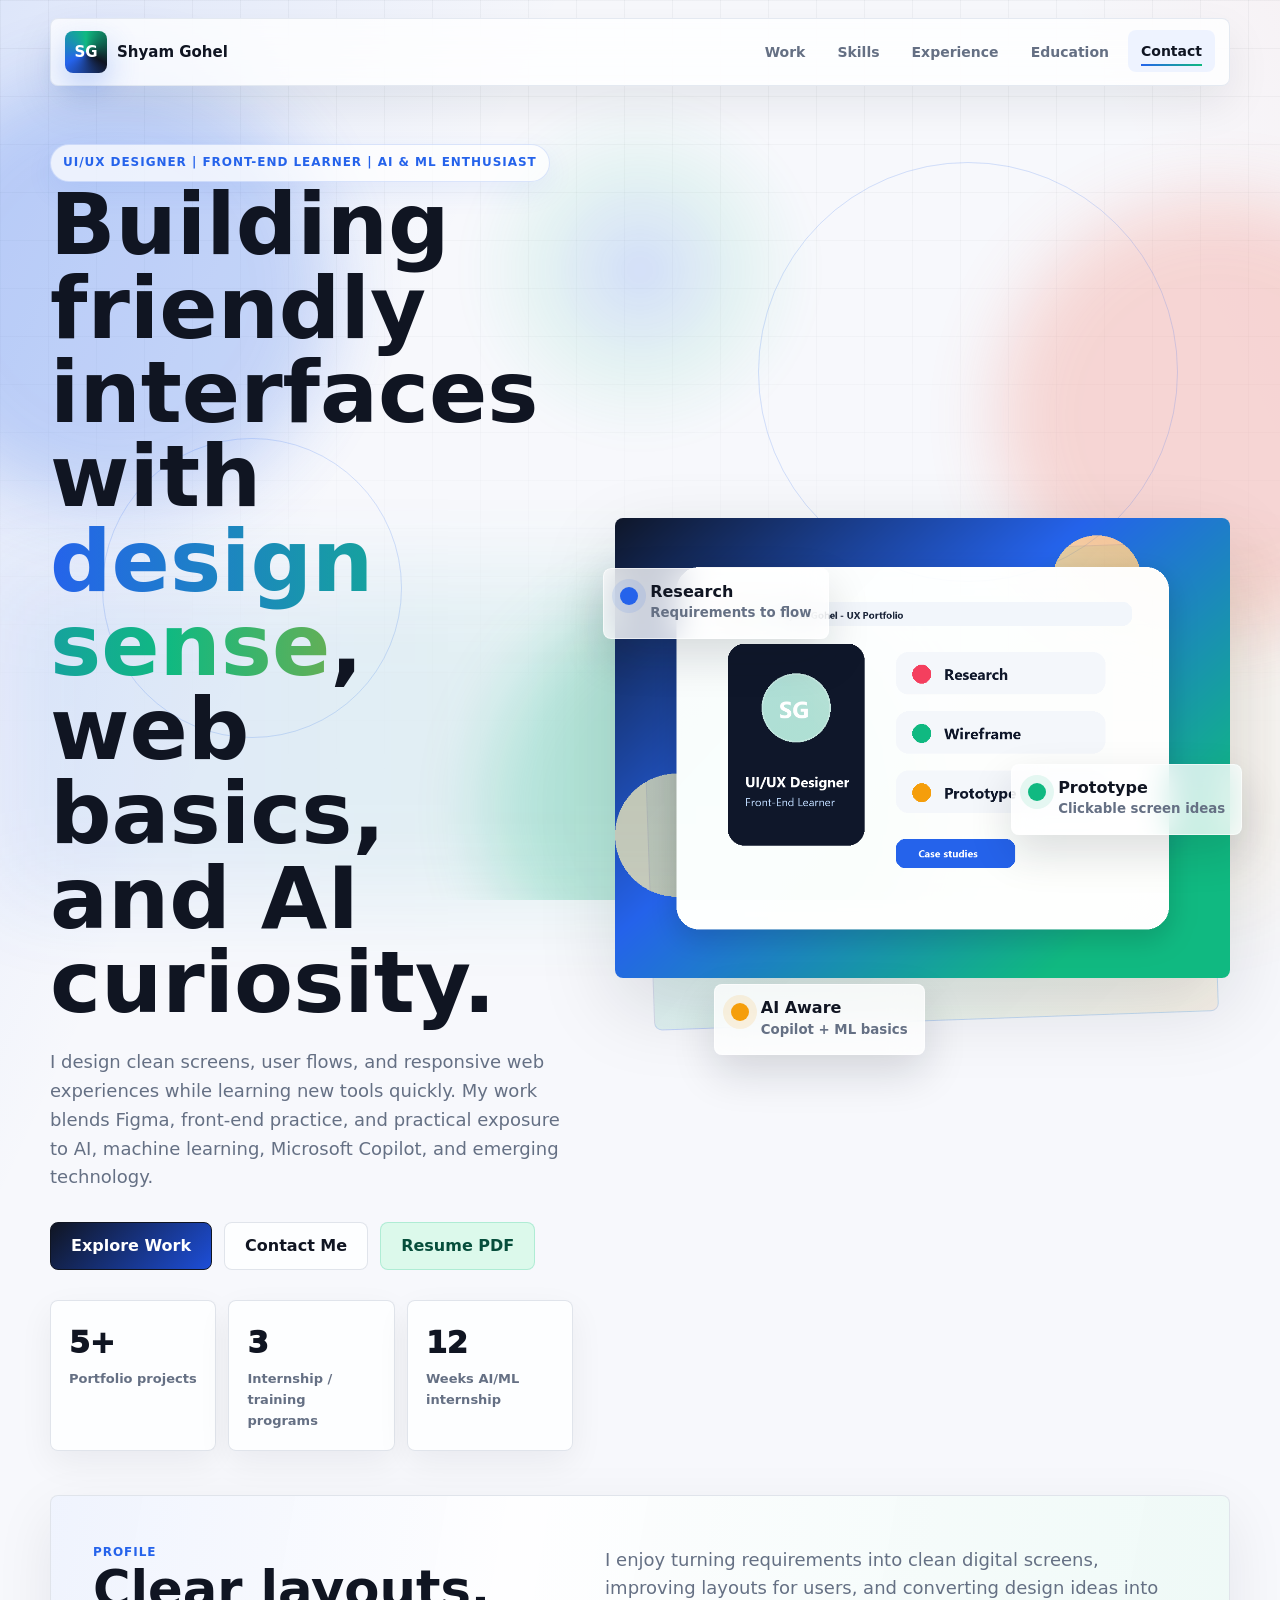
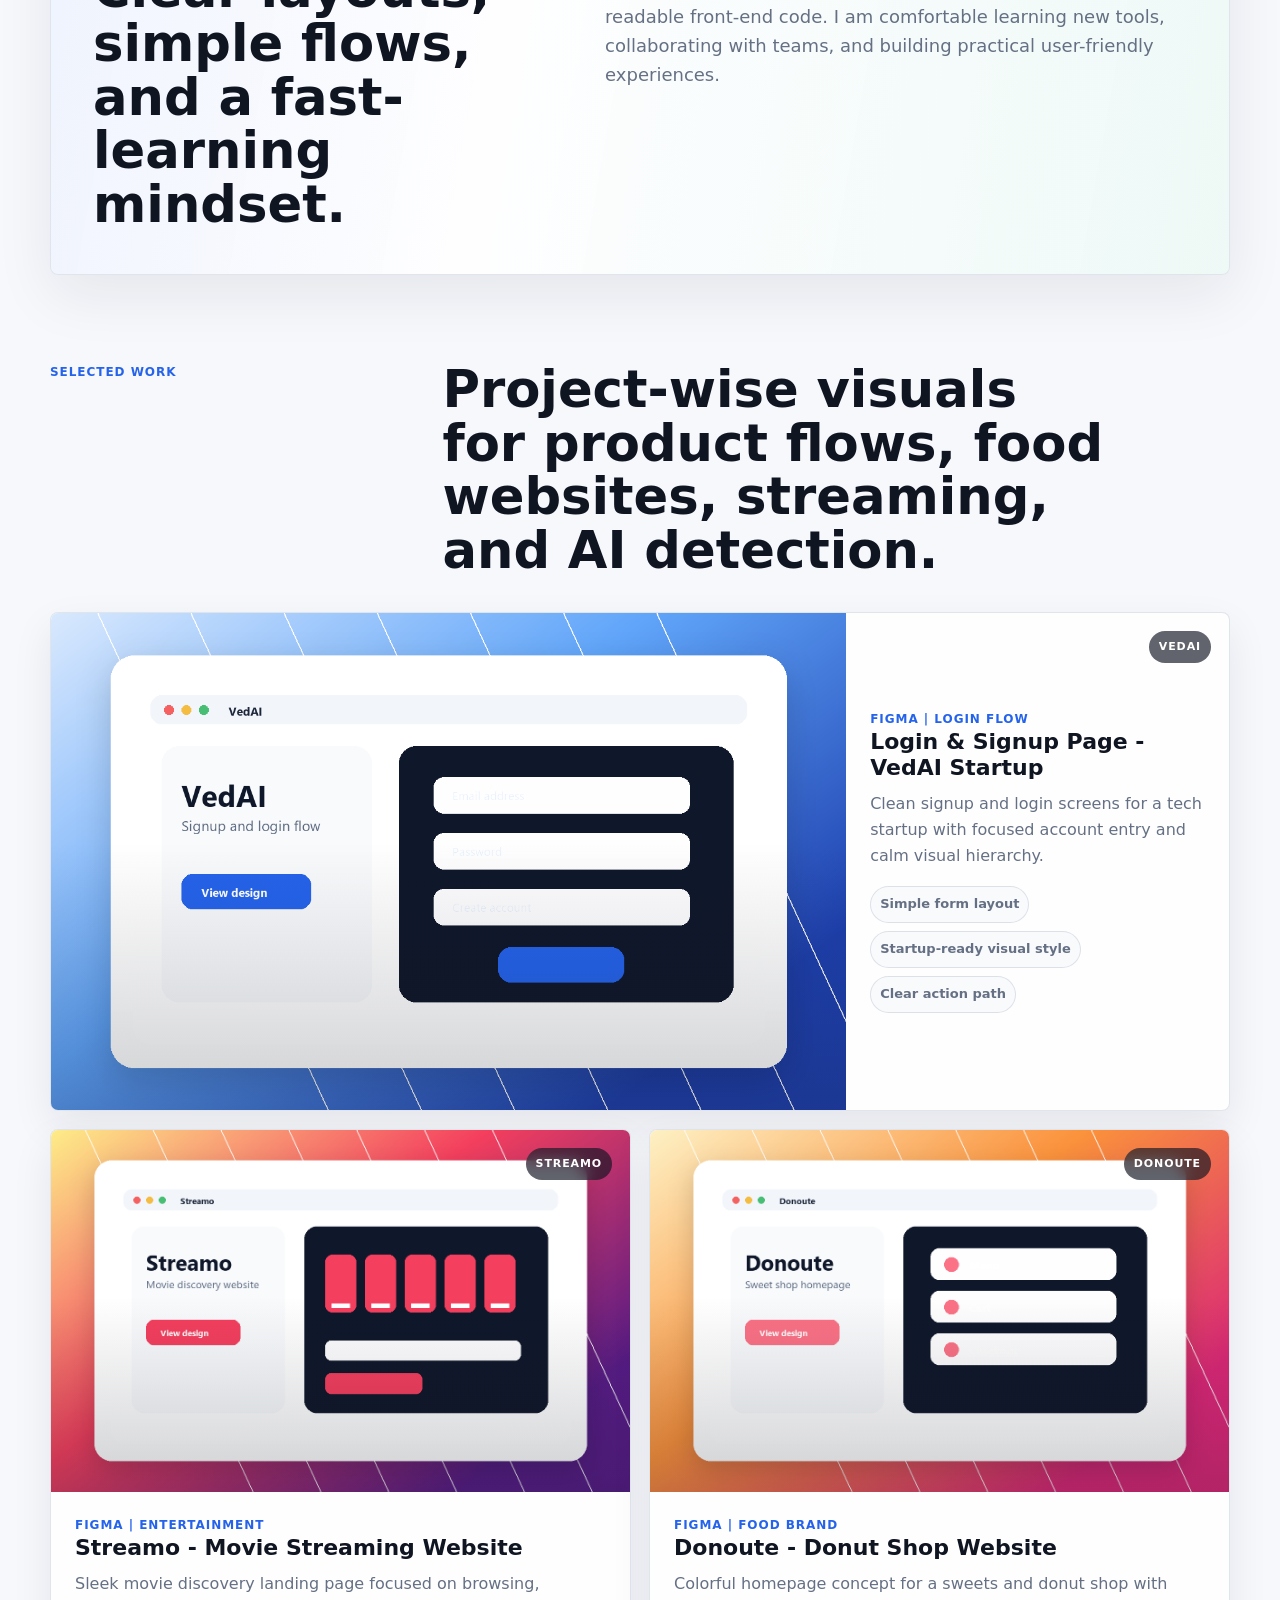
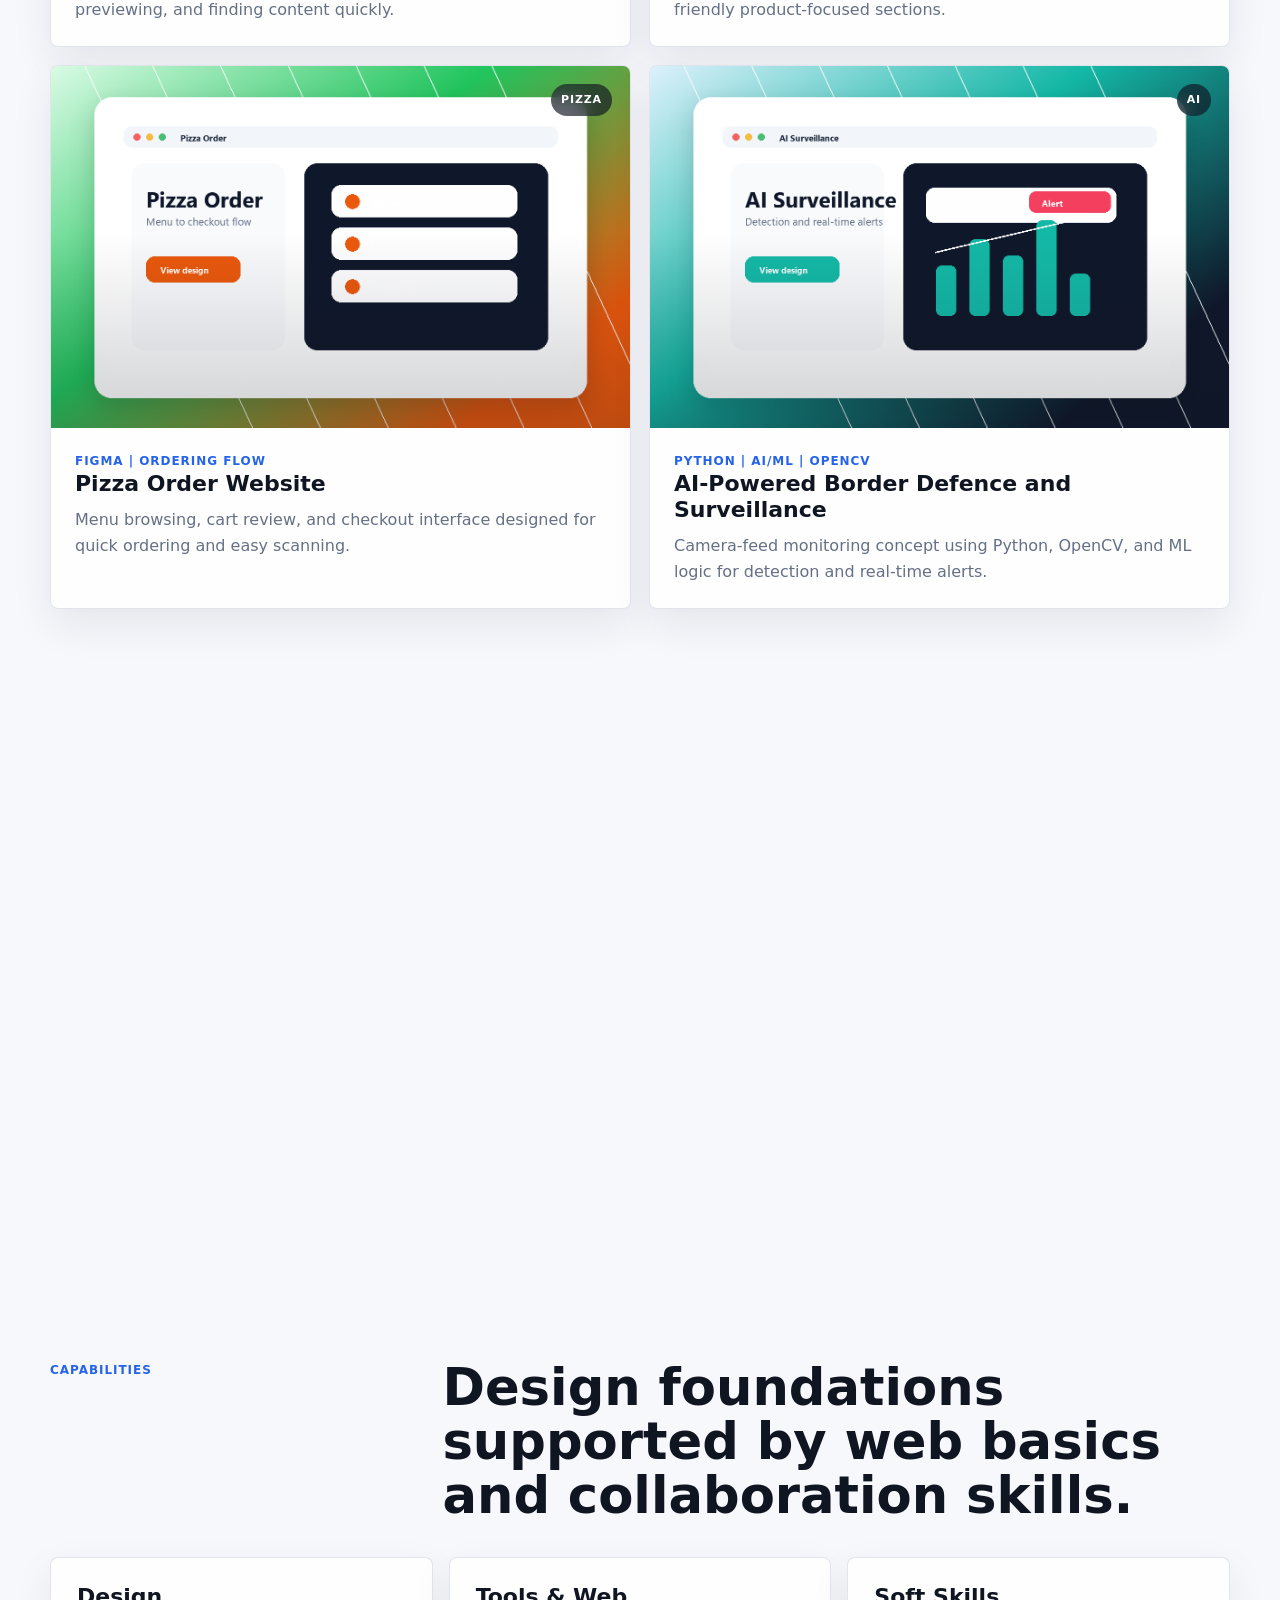
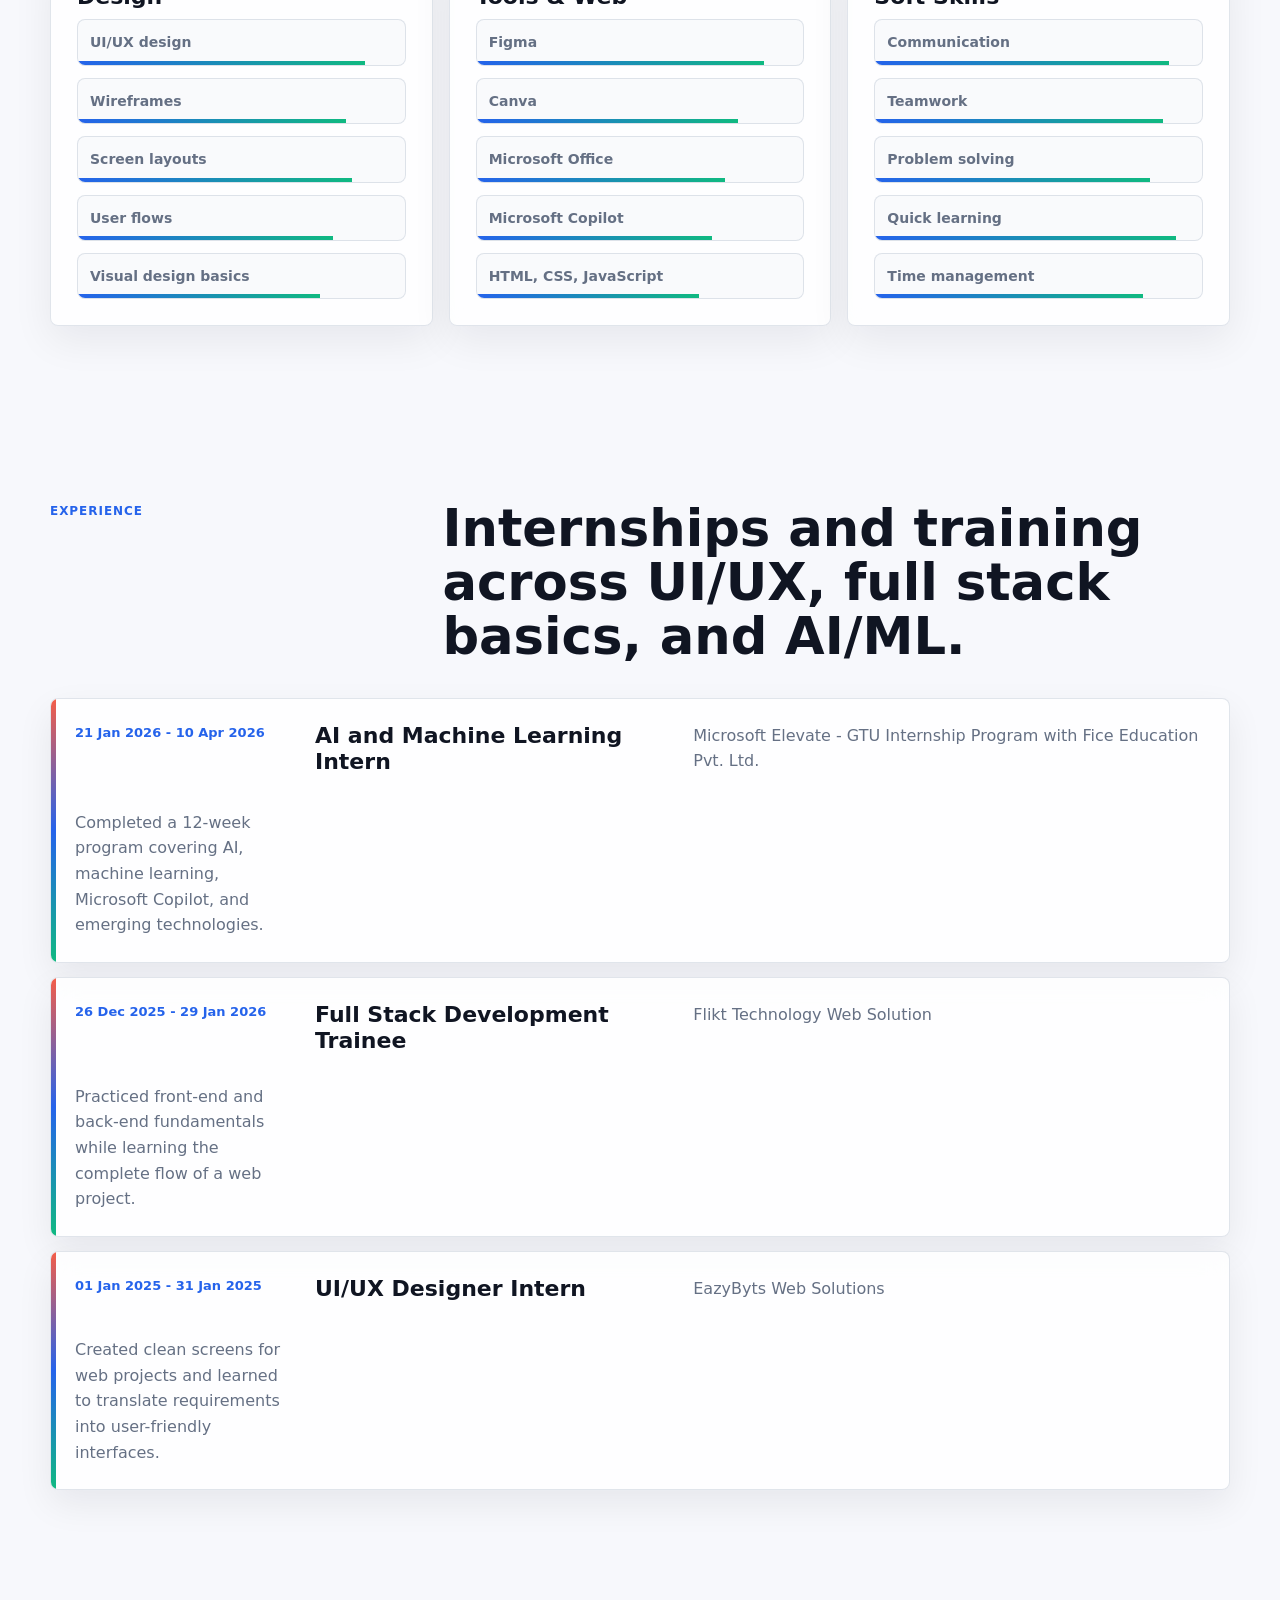
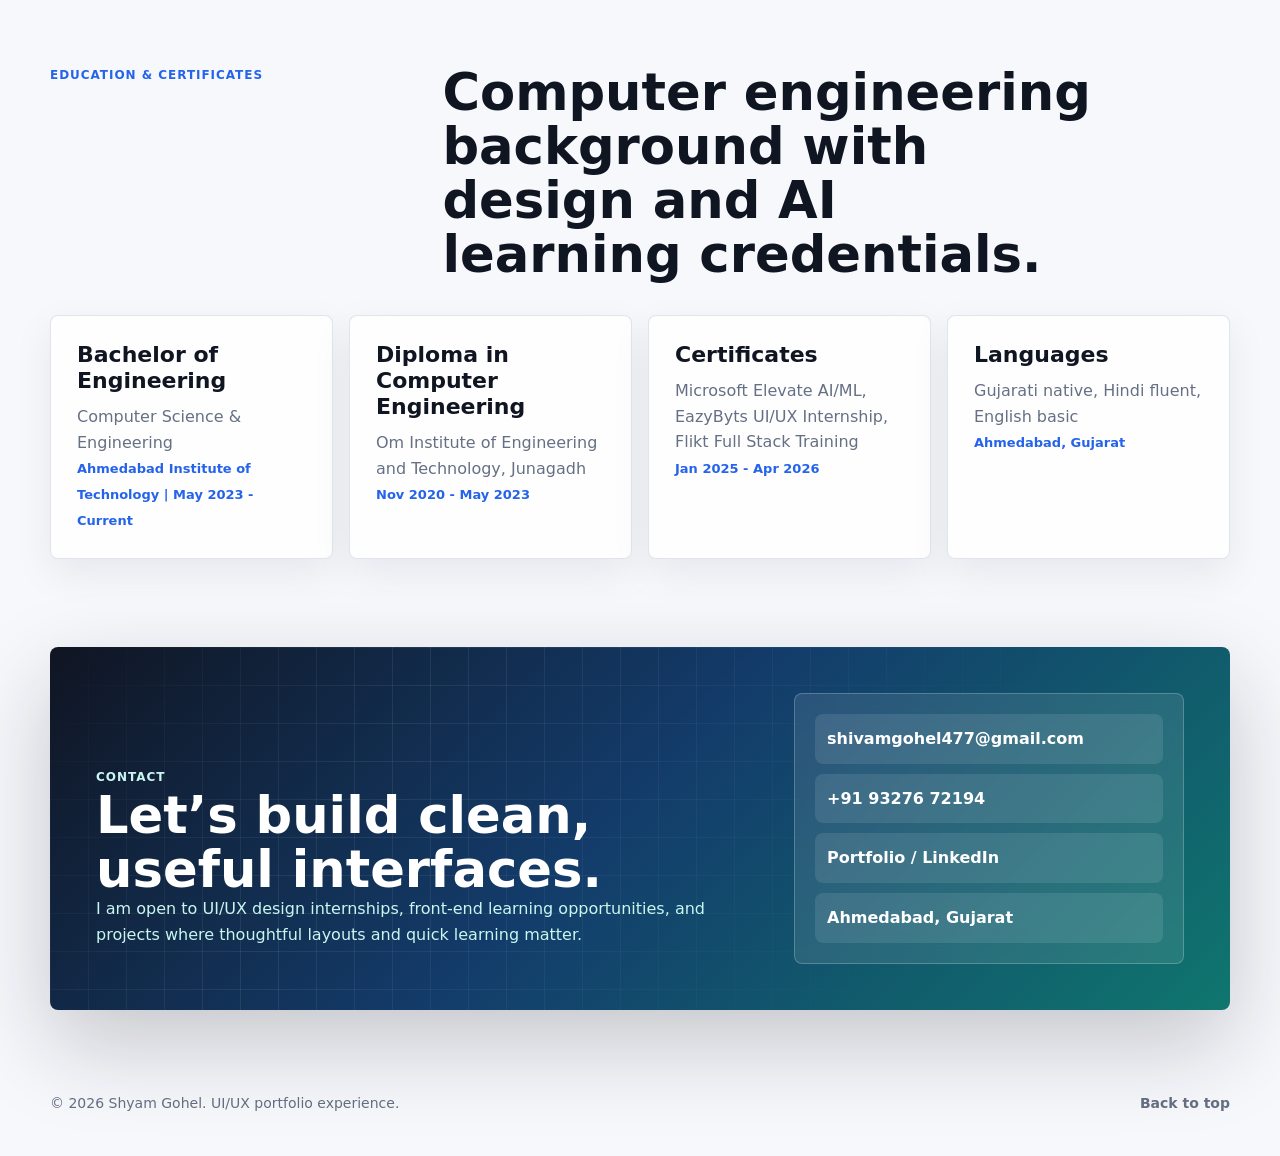
==== commit 4d253607: "Portfolio Upload" ====
--- a/index.html
+++ b/index.html
@@ -75,7 +75,7 @@
 
         <div class="hero-showcase" aria-label="Portfolio visual preview">
           <div class="hero-device tilt-card">
-            <img src="assets/hero-portfolio.png" alt="Animated portfolio interface preview" />
+              <img src="./assets/hero-portfolio.png" alt="Animated portfolio interface preview" />
           </div>
           <div class="floating-card card-research">
             <span></span>
@@ -115,7 +115,7 @@
         <div class="project-grid">
           <article class="project-card feature-card tilt-card reveal" data-theme="vedai">
             <figure>
-              <img src="assets/project-vedai.png" alt="VedAI login and signup interface image" />
+               <img src="./assets/project-vedai.png" alt="VedAI login and signup interface image" />
             </figure>
             <div class="project-content">
               <p class="tag">Figma | Login Flow</p>
@@ -131,7 +131,7 @@
 
           <article class="project-card tilt-card reveal" data-theme="streamo">
             <figure>
-              <img src="assets/project-streamo.png" alt="Streamo movie streaming website image" />
+               <img src="./assets/project-streamo.png" alt="Streamo movie streaming website image" />
             </figure>
             <div class="project-content">
               <p class="tag">Figma | Entertainment</p>
@@ -142,7 +142,7 @@
 
           <article class="project-card tilt-card reveal" data-theme="donoute">
             <figure>
-              <img src="assets/project-donoute.png" alt="Donoute sweets and donut website image" />
+                <img src="./assets/project-donoute.png" alt="Donoute sweets and donut website image" />
             </figure>
             <div class="project-content">
               <p class="tag">Figma | Food Brand</p>
@@ -153,7 +153,7 @@
 
           <article class="project-card tilt-card reveal" data-theme="pizza">
             <figure>
-              <img src="assets/project-pizza.png" alt="Pizza order website image" />
+              <img src="./assets/project-pizza.png" alt="Pizza order website image" />
             </figure>
             <div class="project-content">
               <p class="tag">Figma | Ordering Flow</p>
@@ -164,7 +164,7 @@
 
           <article class="project-card tilt-card reveal" data-theme="ai">
             <figure>
-              <img src="assets/project-ai-surveillance.png" alt="AI powered surveillance dashboard image" />
+              <img src="./assets/project-ai-surveillance.png" alt="AI powered surveillance dashboard image" />
             </figure>
             <div class="project-content">
               <p class="tag">Python | AI/ML | OpenCV</p>
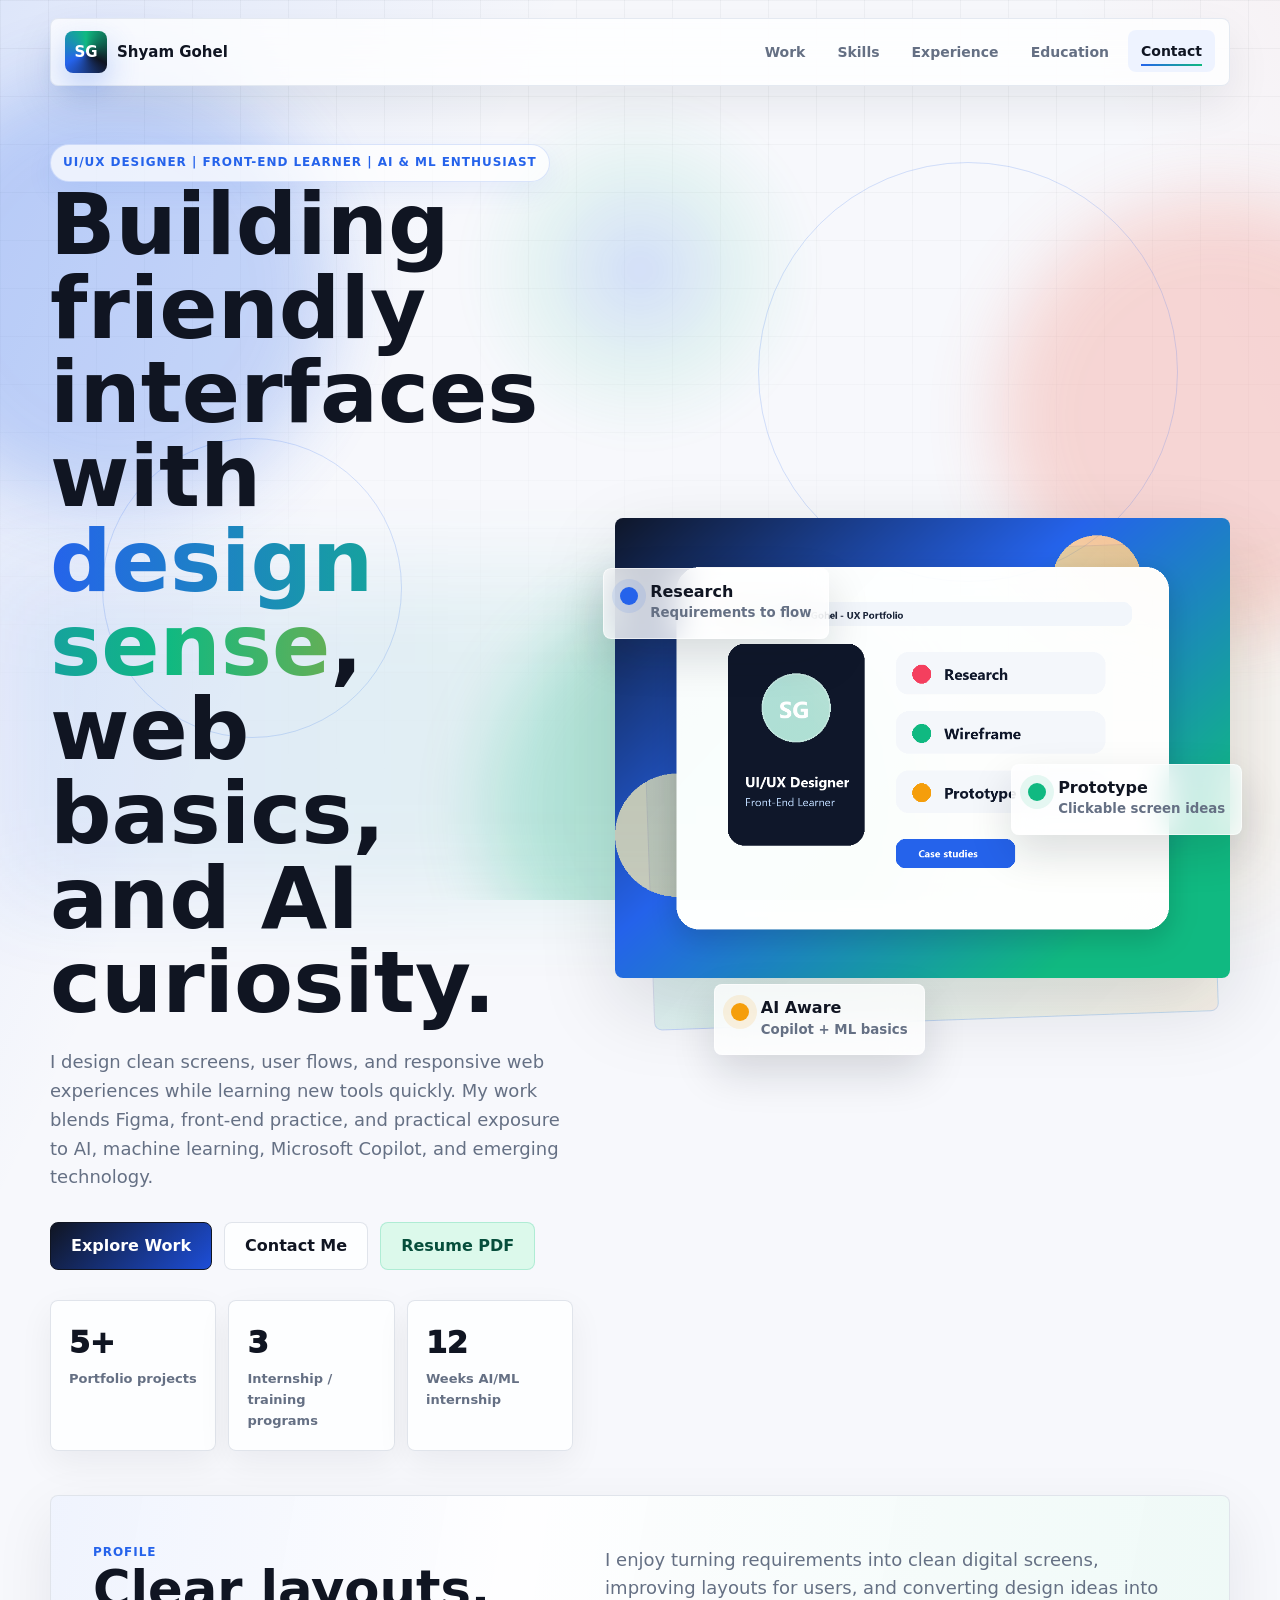
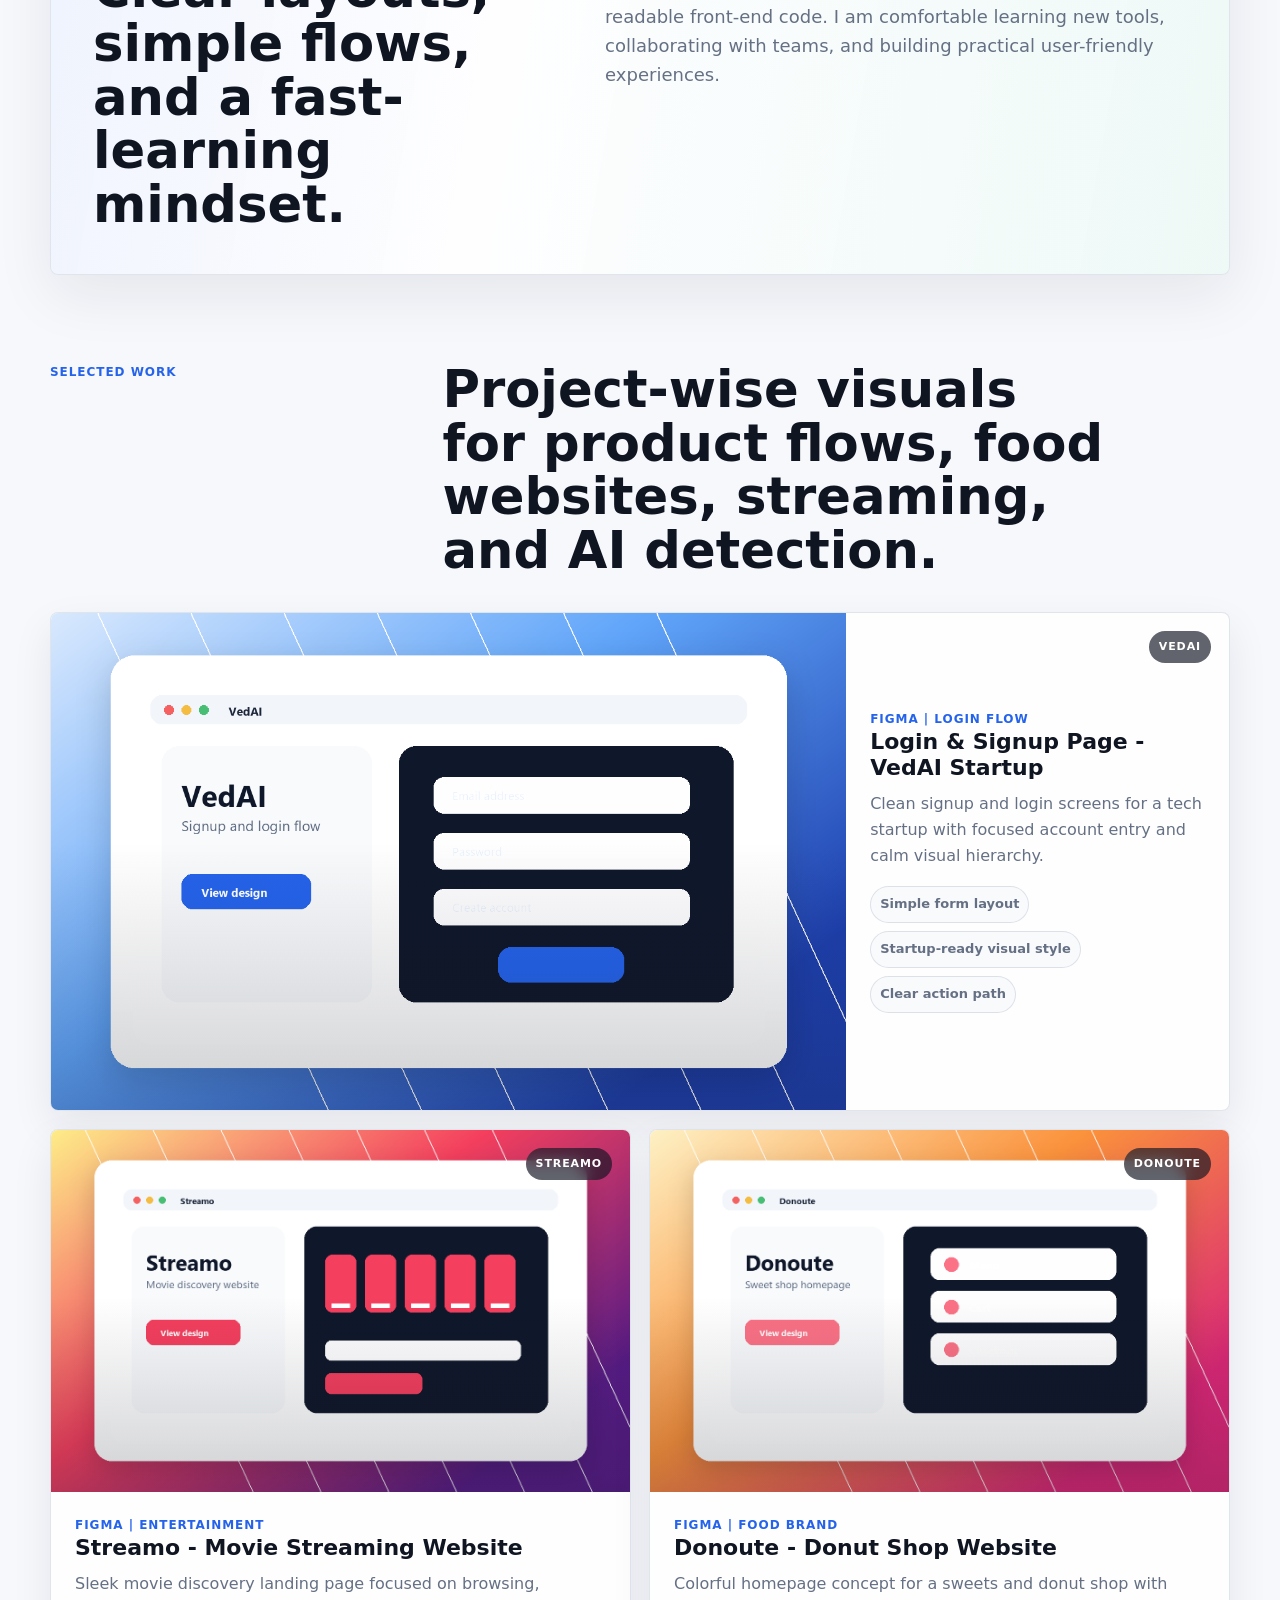
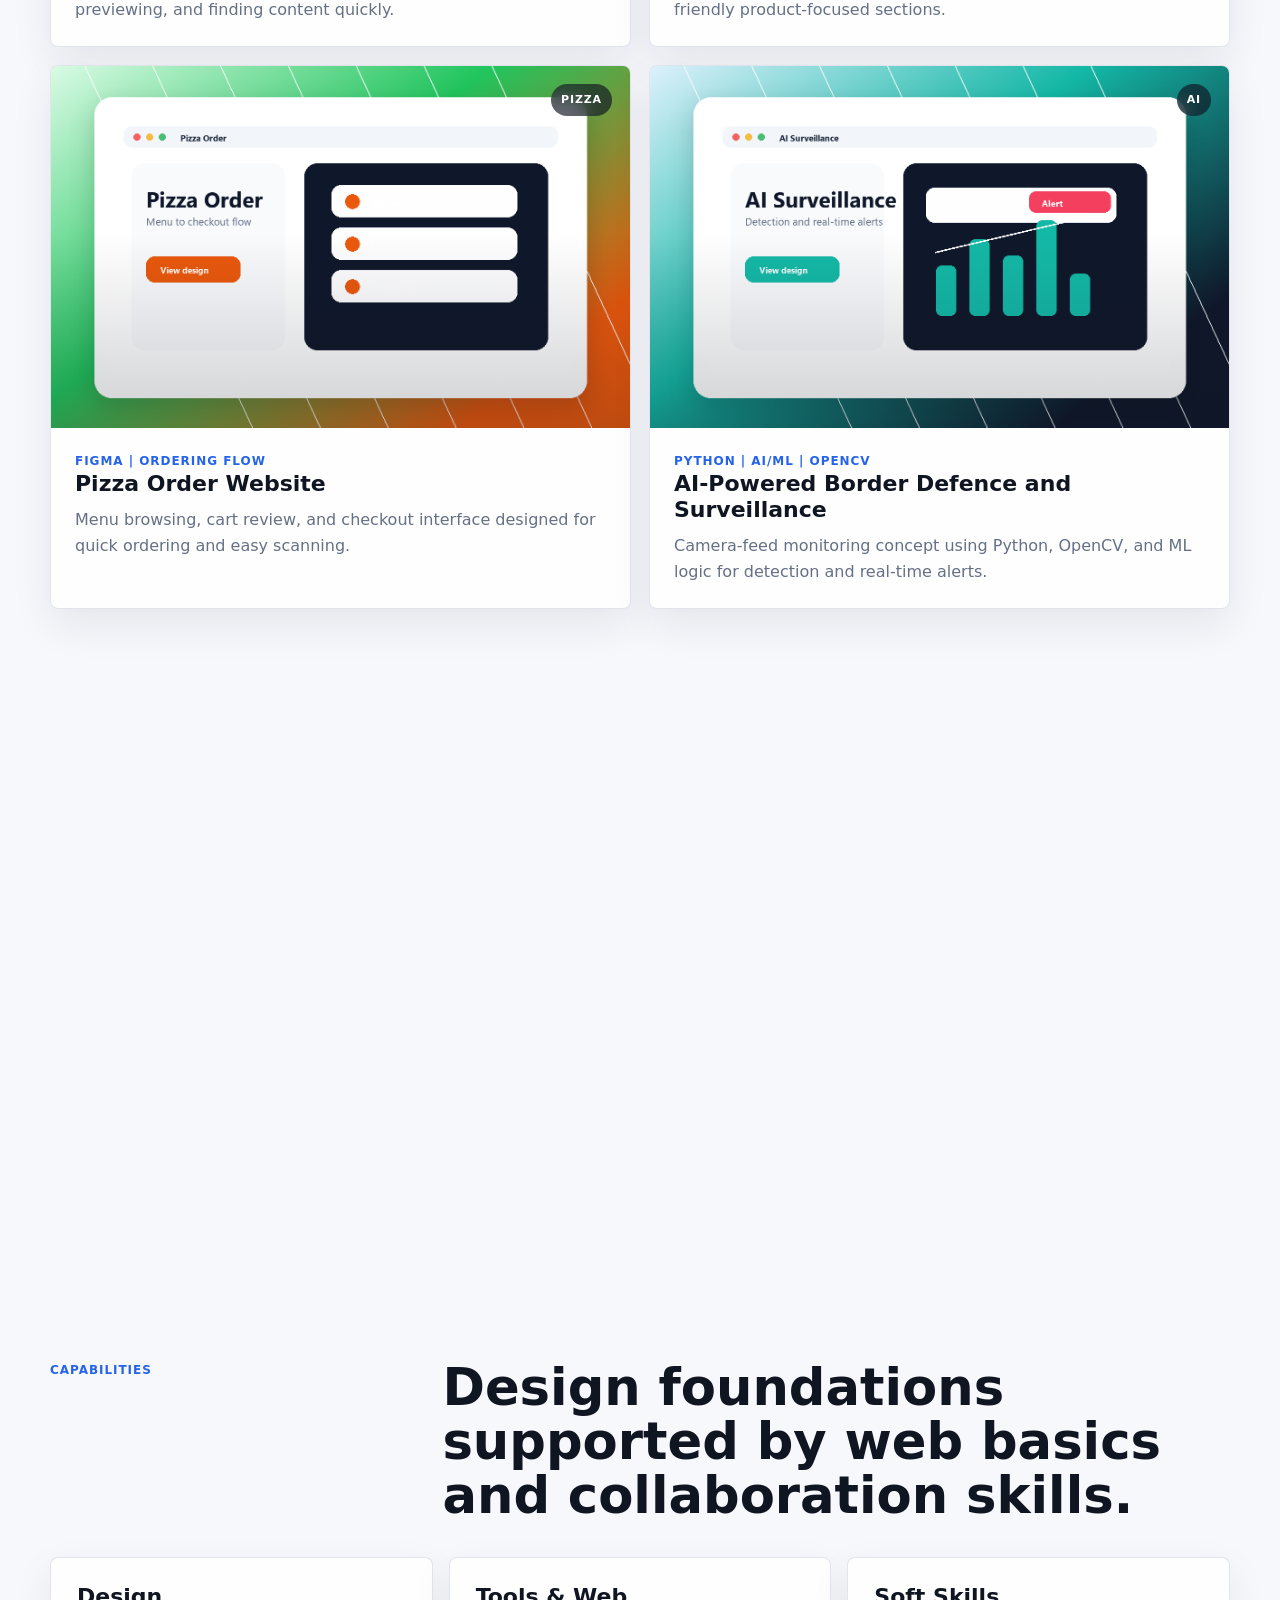
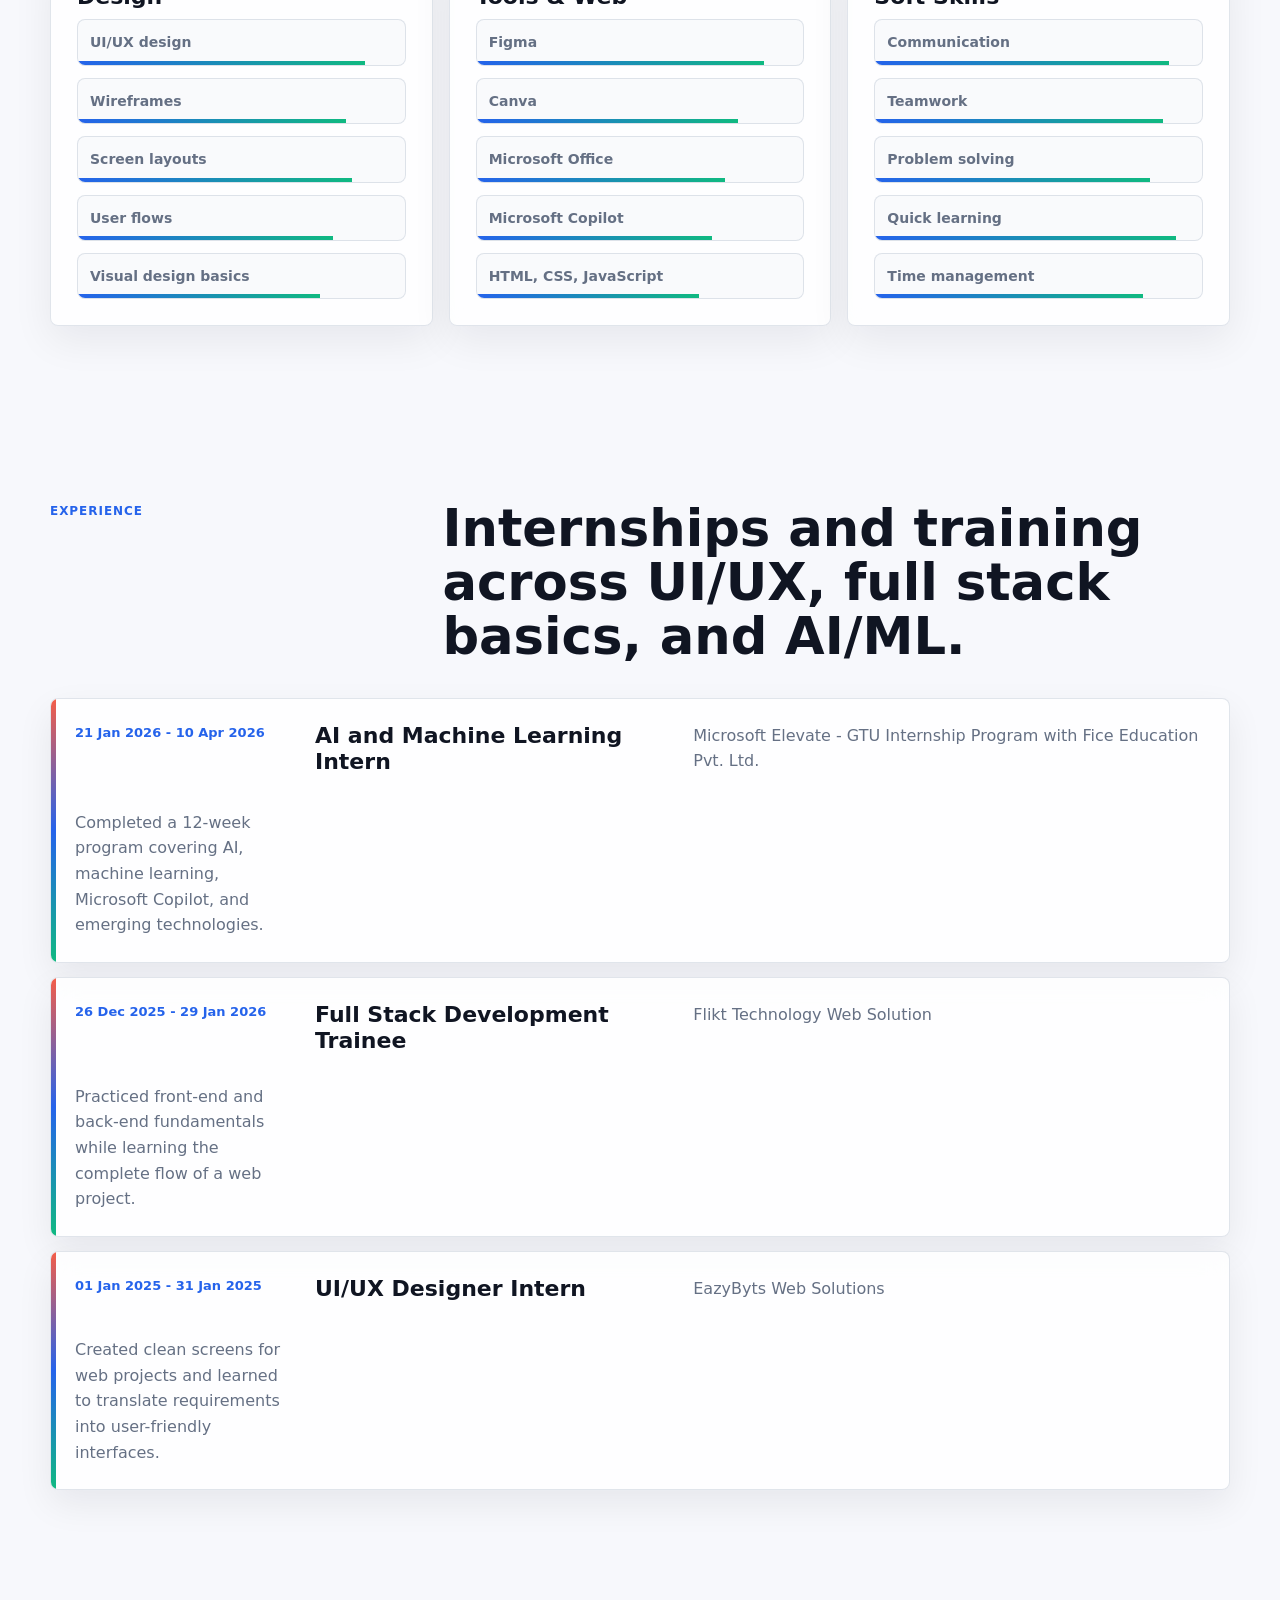
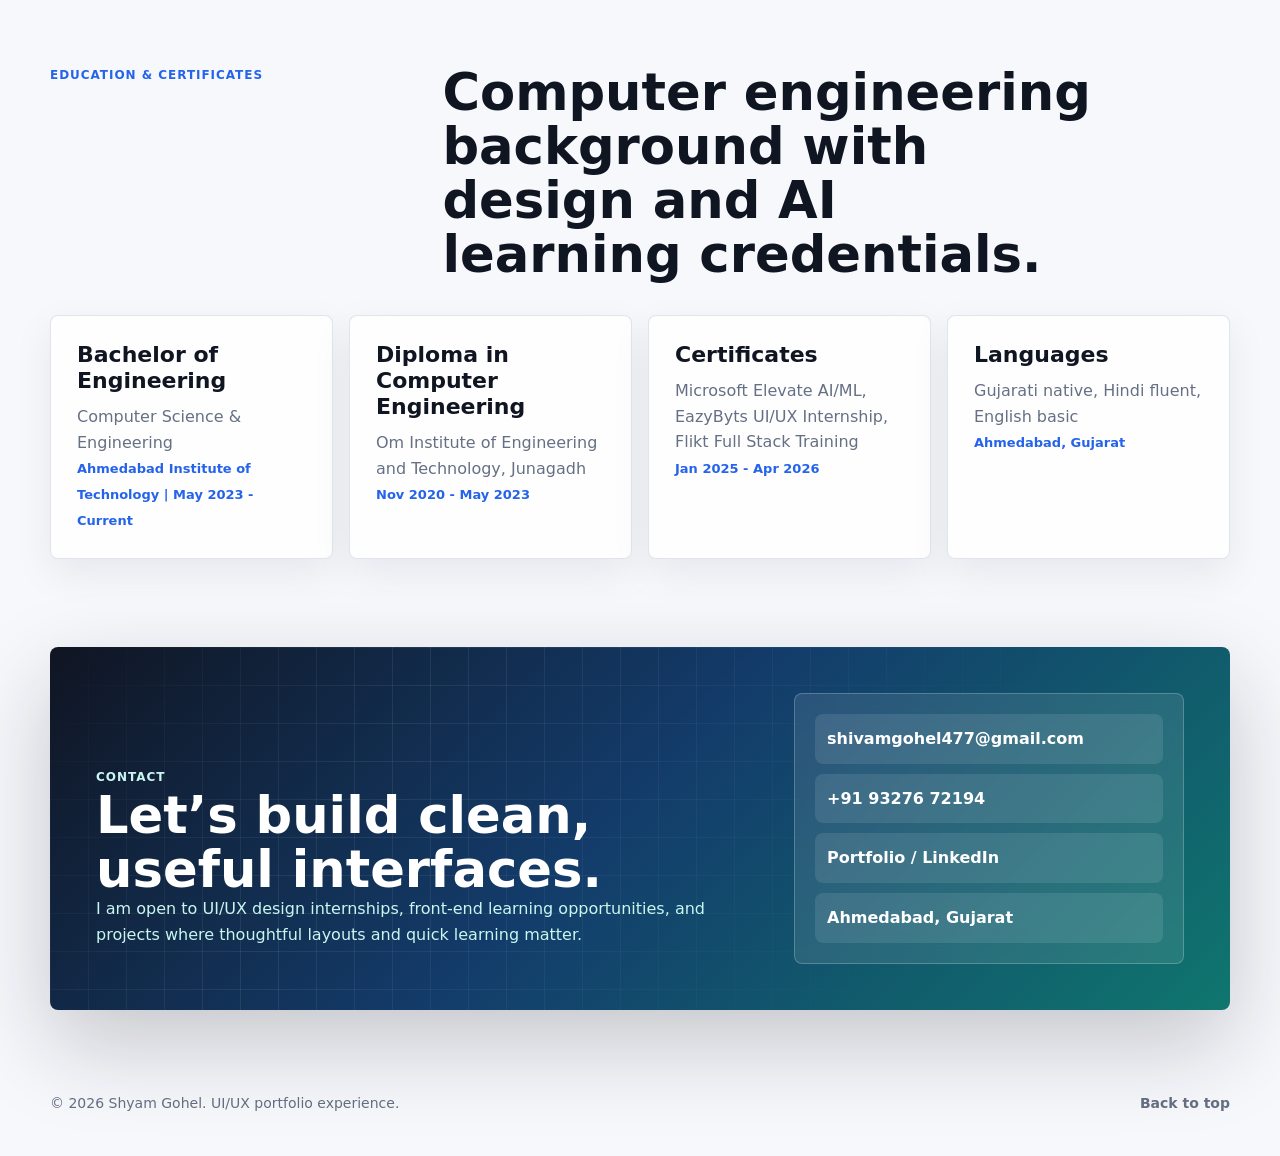
==== commit 4ec7d98f: "Portfolio Upload" ====
--- a/index.html
+++ b/index.html
@@ -93,6 +93,7 @@
             <small>Copilot + ML basics</small>
           </div>
         </div>
+        
       </section>
 
       <section class="section intro-band reveal" aria-label="Profile">
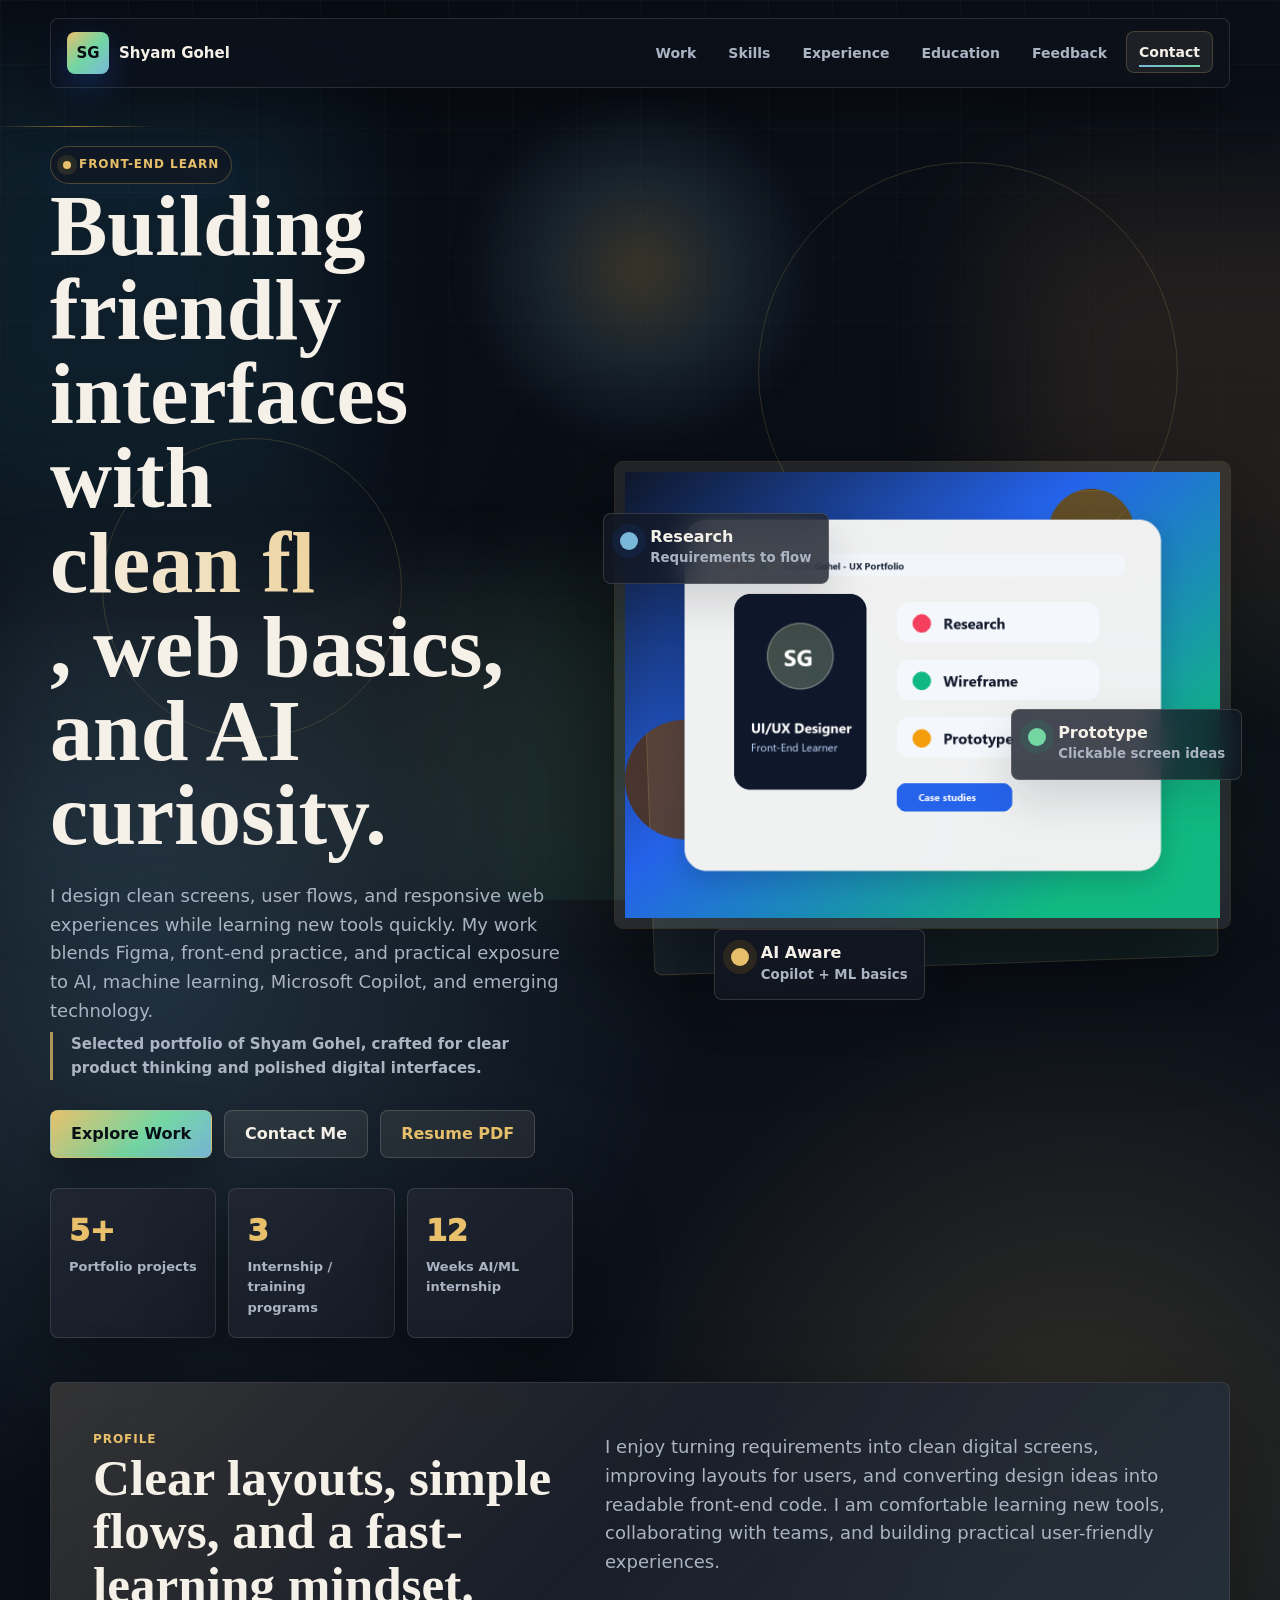
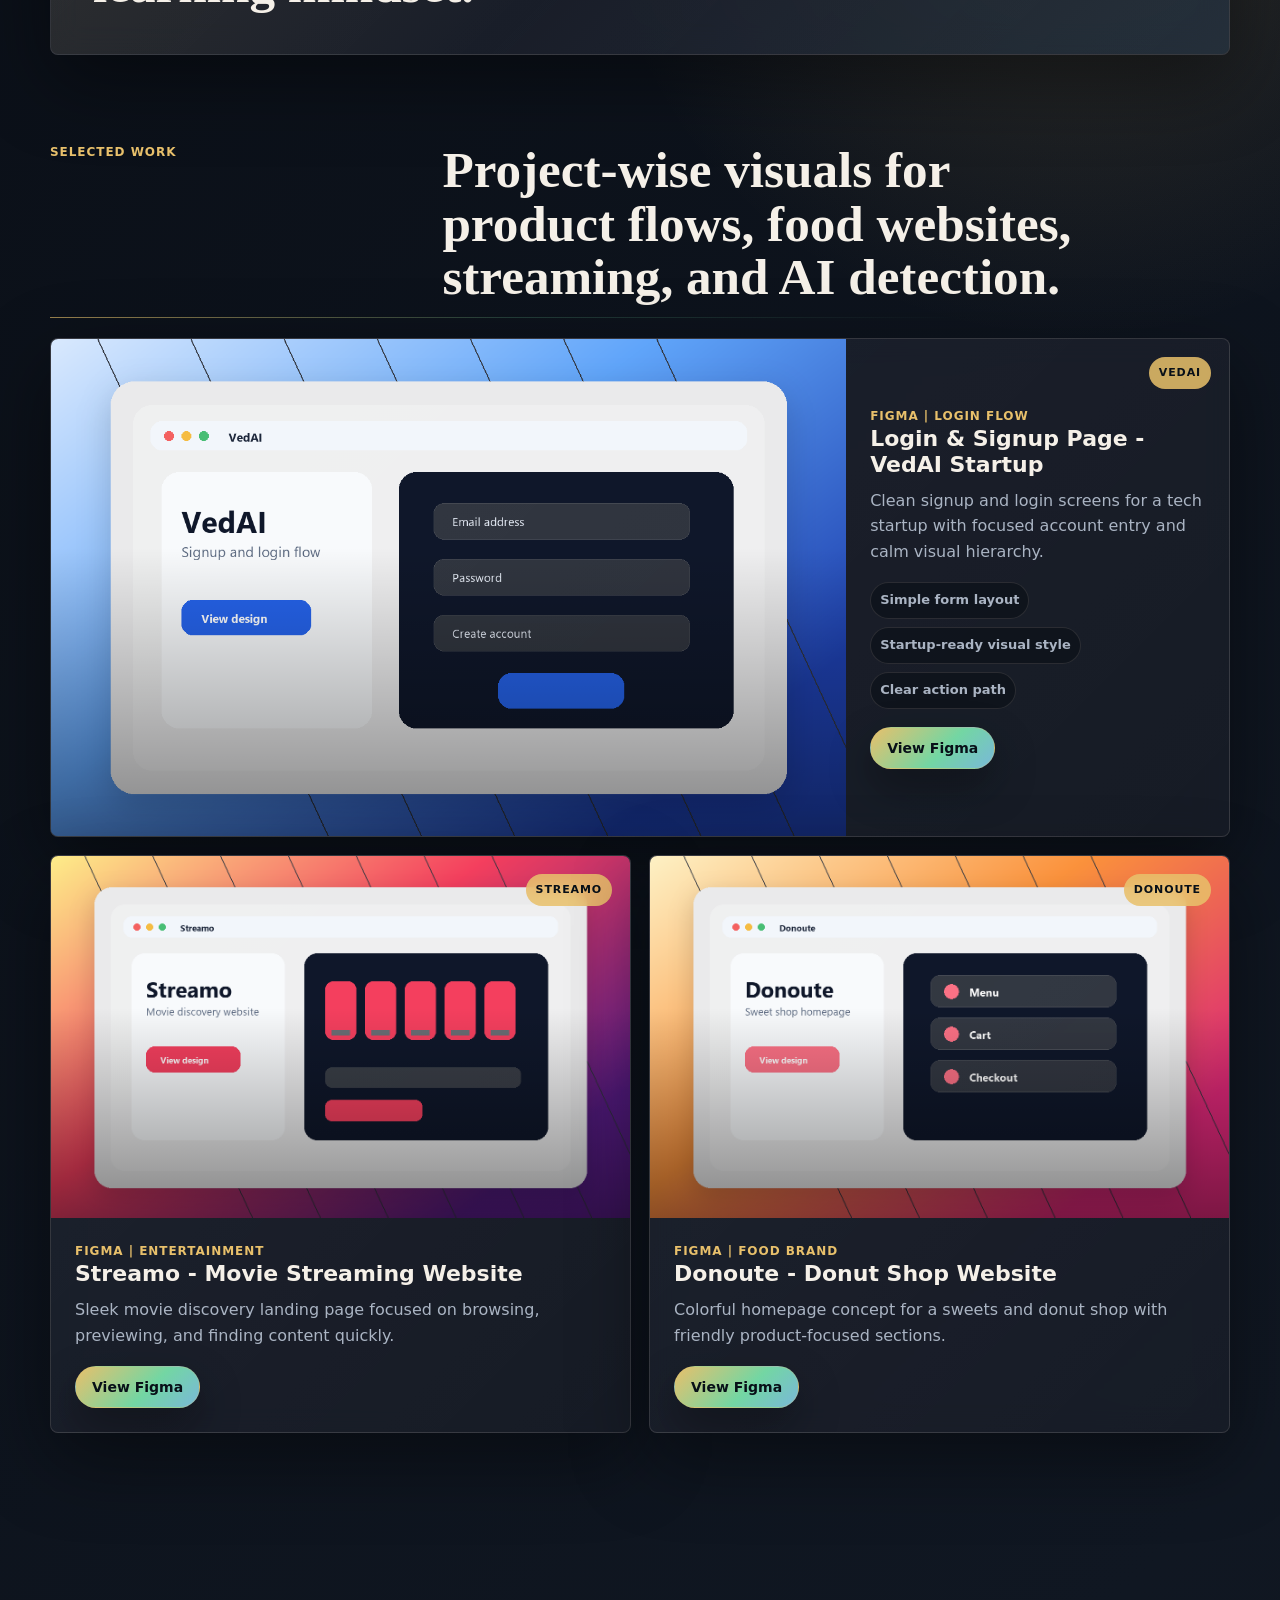
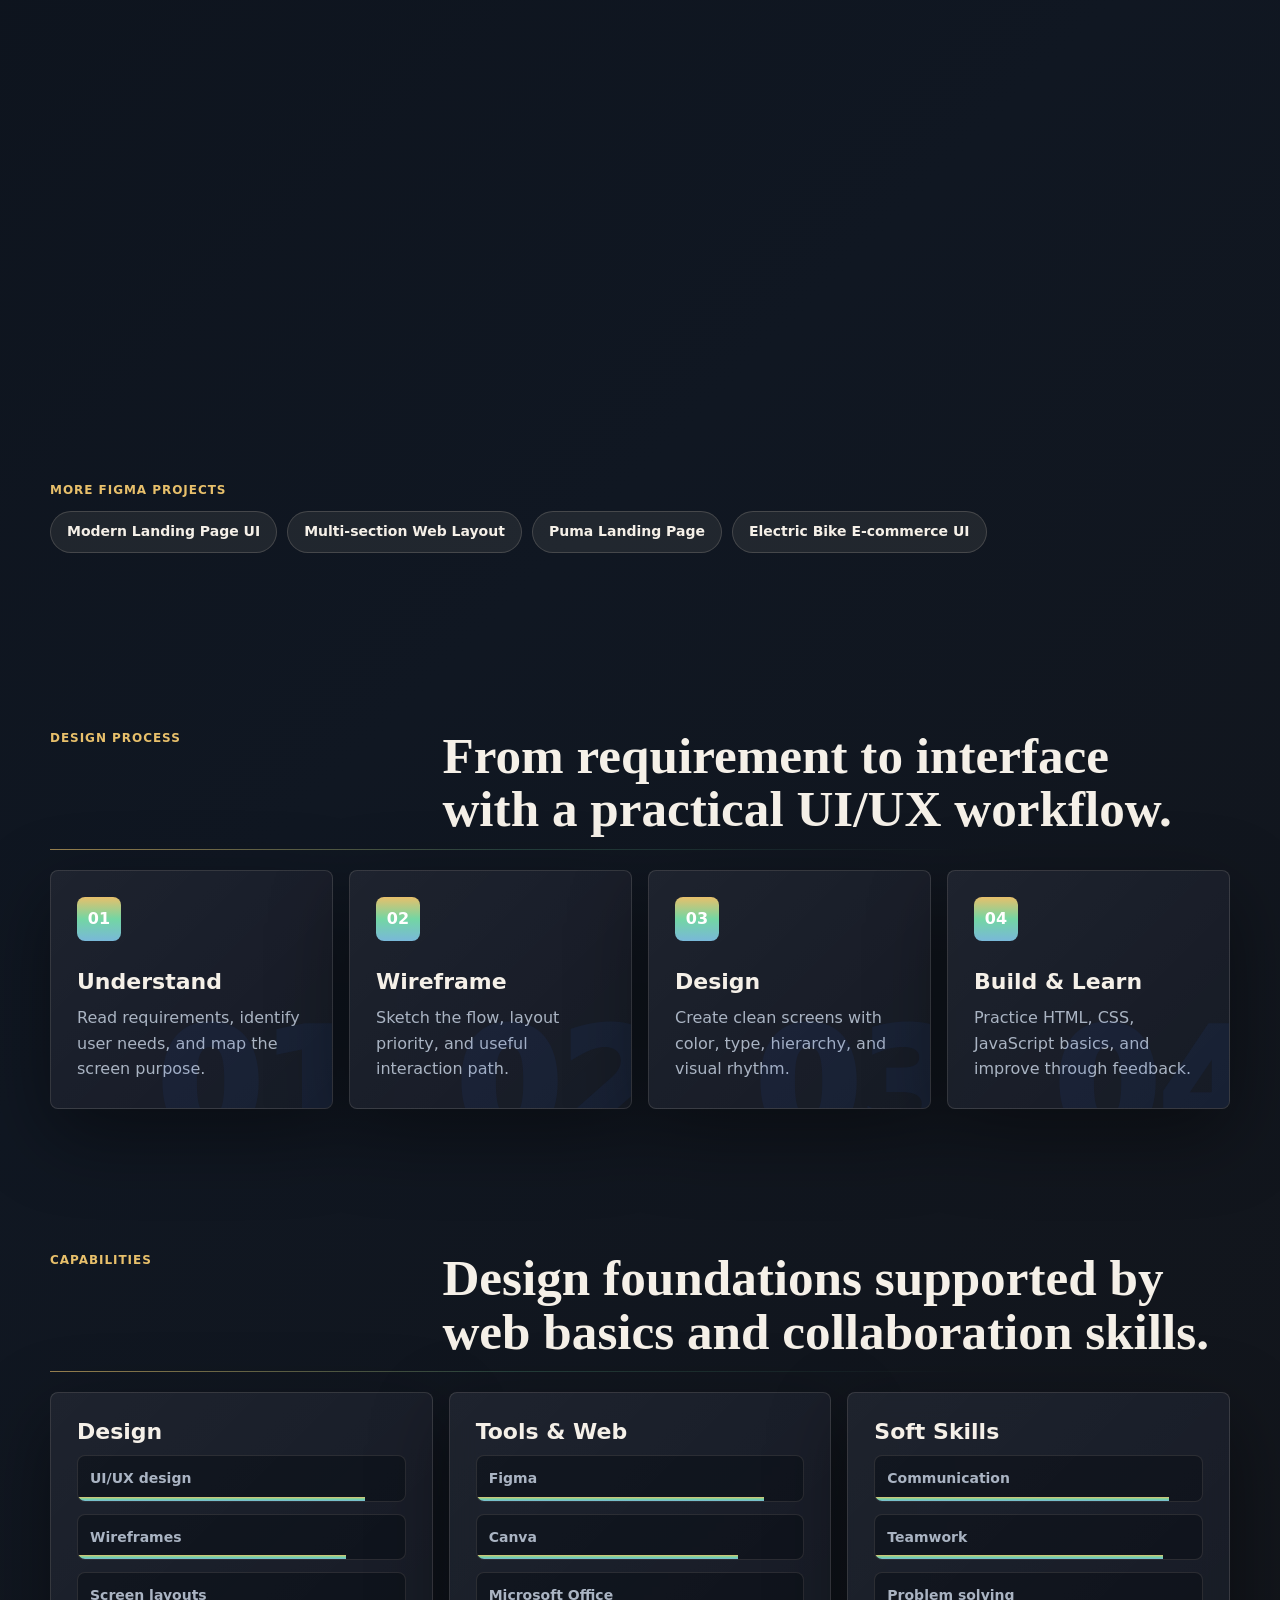
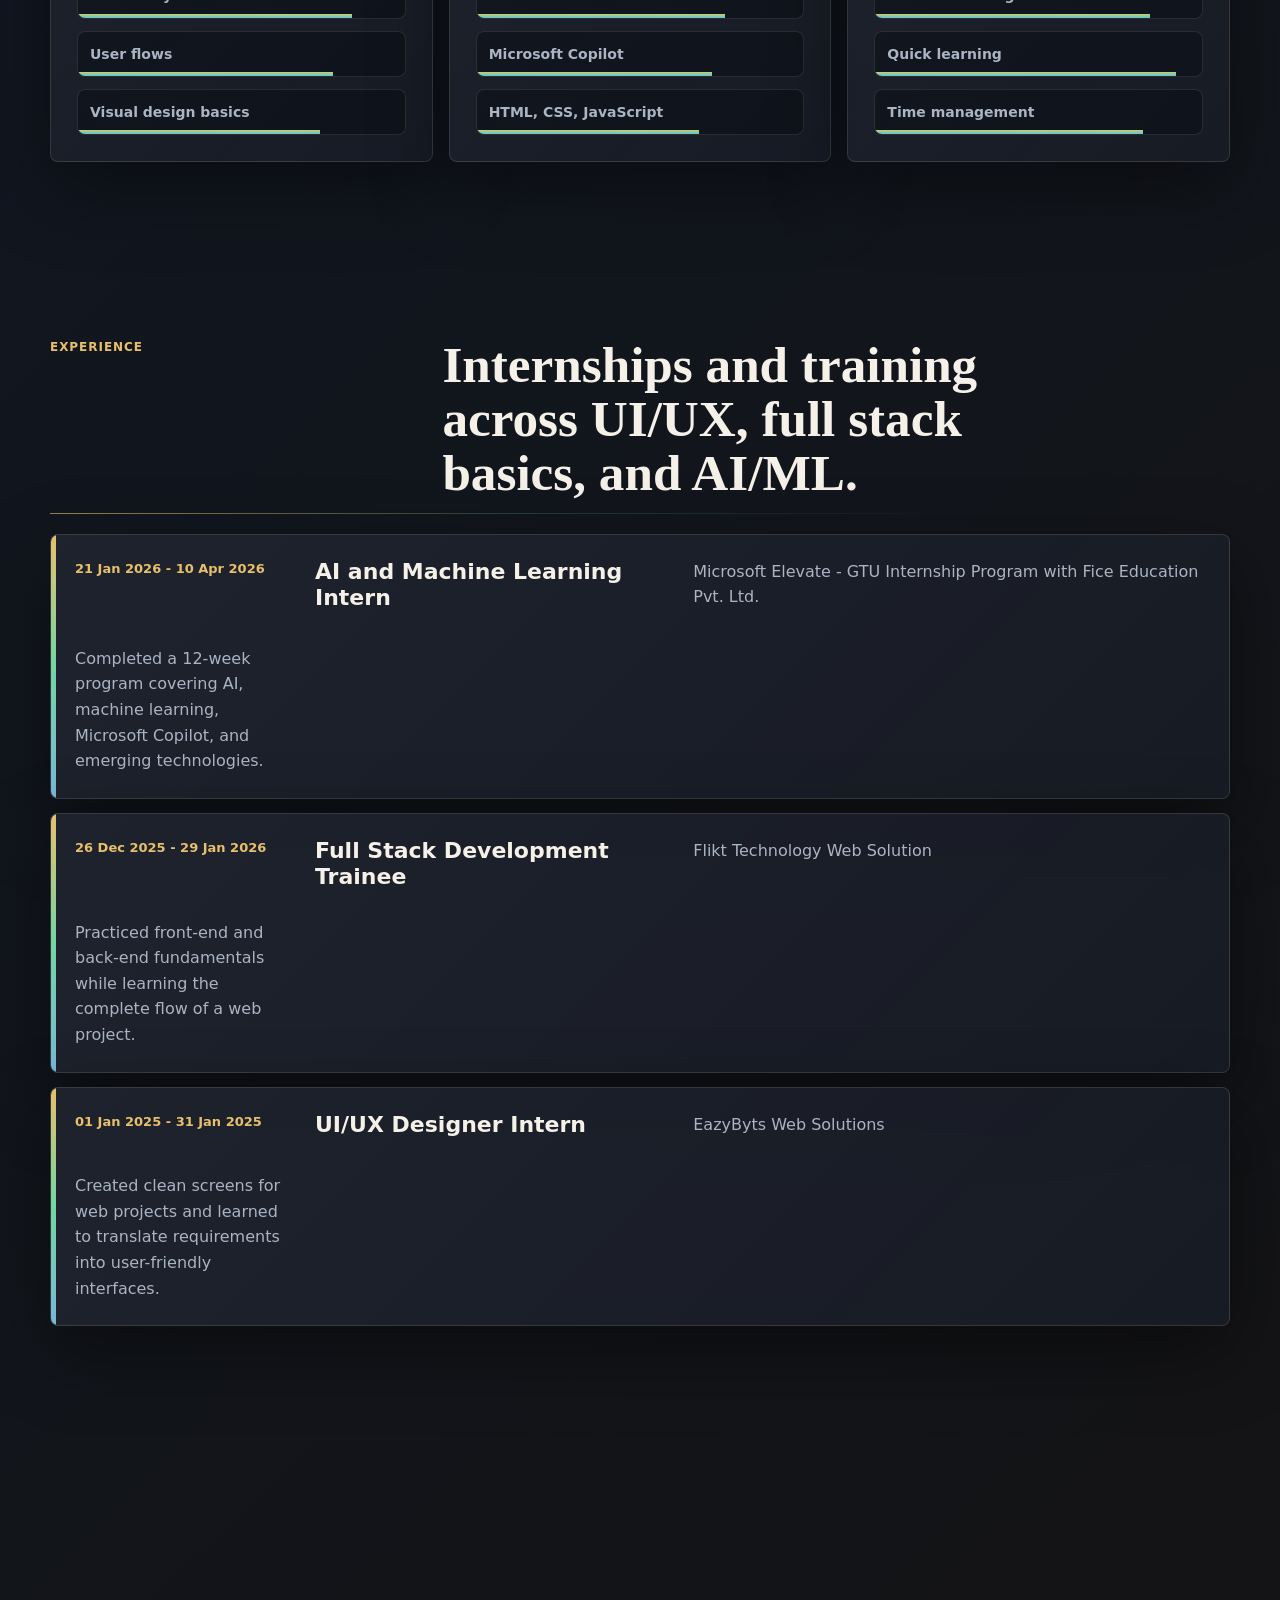
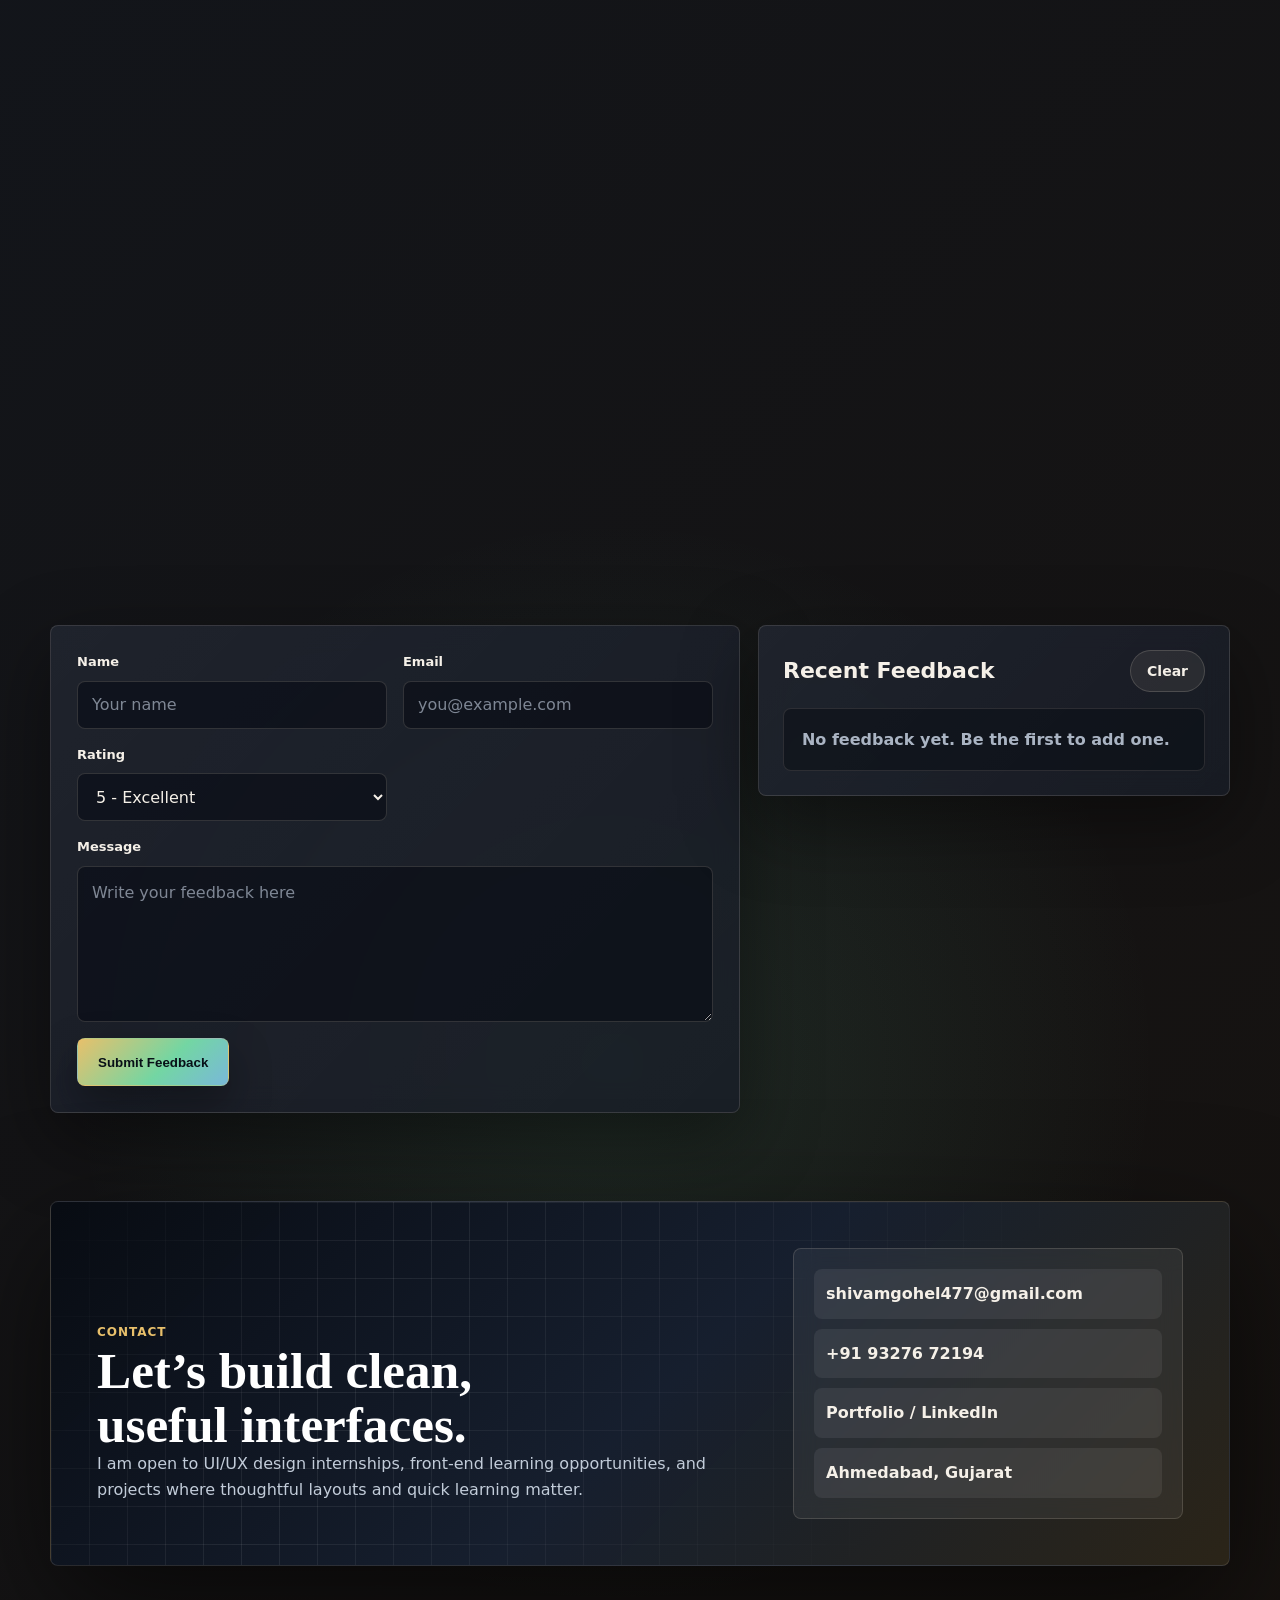
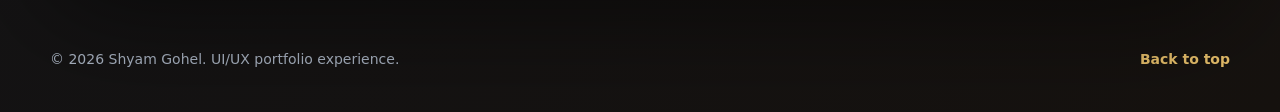
==== commit e23a2d72: "Update portfolio dark theme" ====
--- a/index.html
+++ b/index.html
@@ -35,6 +35,7 @@
         <a href="#skills">Skills</a>
         <a href="#experience">Experience</a>
         <a href="#education">Education</a>
+        <a href="#feedback">Feedback</a>
         <a href="#contact">Contact</a>
       </nav>
     </header>
@@ -42,16 +43,17 @@
     <main>
       <section class="hero" id="home">
         <div class="hero-copy">
-          <p class="eyebrow">UI/UX Designer | Front-End Learner | AI & ML Enthusiast</p>
+          <p class="eyebrow"><span data-typewriter="role">UI/UX Designer</span></p>
           <h1>
             Building friendly interfaces with
-            <span>design sense</span>, web basics, and AI curiosity.
+            <span class="typewriter-word" data-typewriter="hero">design sense</span>, web basics, and AI curiosity.
           </h1>
           <p class="hero-text">
             I design clean screens, user flows, and responsive web experiences while learning new
             tools quickly. My work blends Figma, front-end practice, and practical exposure to AI,
             machine learning, Microsoft Copilot, and emerging technology.
           </p>
+          <p class="hero-signature">Selected portfolio of Shyam Gohel, crafted for clear product thinking and polished digital interfaces.</p>
           <div class="hero-actions">
             <a class="button primary magnetic" href="#work">Explore Work</a>
             <a class="button ghost magnetic" href="#contact">Contact Me</a>
@@ -113,66 +115,10 @@
           <span class="section-kicker">Selected Work</span>
           <h2>Project-wise visuals for product flows, food websites, streaming, and AI detection.</h2>
         </div>
-        <div class="project-grid">
-          <article class="project-card feature-card tilt-card reveal" data-theme="vedai">
-            <figure>
-               <img src="./assets/project-vedai.png" alt="VedAI login and signup interface image" />
-            </figure>
-            <div class="project-content">
-              <p class="tag">Figma | Login Flow</p>
-              <h3>Login & Signup Page - VedAI Startup</h3>
-              <p>Clean signup and login screens for a tech startup with focused account entry and calm visual hierarchy.</p>
-              <ul class="project-points">
-                <li>Simple form layout</li>
-                <li>Startup-ready visual style</li>
-                <li>Clear action path</li>
-              </ul>
-            </div>
-          </article>
-
-          <article class="project-card tilt-card reveal" data-theme="streamo">
-            <figure>
-               <img src="./assets/project-streamo.png" alt="Streamo movie streaming website image" />
-            </figure>
-            <div class="project-content">
-              <p class="tag">Figma | Entertainment</p>
-              <h3>Streamo - Movie Streaming Website</h3>
-              <p>Sleek movie discovery landing page focused on browsing, previewing, and finding content quickly.</p>
-            </div>
-          </article>
-
-          <article class="project-card tilt-card reveal" data-theme="donoute">
-            <figure>
-                <img src="./assets/project-donoute.png" alt="Donoute sweets and donut website image" />
-            </figure>
-            <div class="project-content">
-              <p class="tag">Figma | Food Brand</p>
-              <h3>Donoute - Donut Shop Website</h3>
-              <p>Colorful homepage concept for a sweets and donut shop with friendly product-focused sections.</p>
-            </div>
-          </article>
-
-          <article class="project-card tilt-card reveal" data-theme="pizza">
-            <figure>
-              <img src="./assets/project-pizza.png" alt="Pizza order website image" />
-            </figure>
-            <div class="project-content">
-              <p class="tag">Figma | Ordering Flow</p>
-              <h3>Pizza Order Website</h3>
-              <p>Menu browsing, cart review, and checkout interface designed for quick ordering and easy scanning.</p>
-            </div>
-          </article>
-
-          <article class="project-card tilt-card reveal" data-theme="ai">
-            <figure>
-              <img src="./assets/project-ai-surveillance.png" alt="AI powered surveillance dashboard image" />
-            </figure>
-            <div class="project-content">
-              <p class="tag">Python | AI/ML | OpenCV</p>
-              <h3>AI-Powered Border Defence and Surveillance</h3>
-              <p>Camera-feed monitoring concept using Python, OpenCV, and ML logic for detection and real-time alerts.</p>
-            </div>
-          </article>
+        <div class="project-grid" id="projectGrid" aria-live="polite"></div>
+        <div class="figma-link-strip reveal">
+          <p class="tag">More Figma Projects</p>
+          <div class="figma-link-grid" id="figmaLinks" aria-label="Additional Figma project links"></div>
         </div>
       </section>
 
@@ -181,28 +127,7 @@
           <span class="section-kicker">Design Process</span>
           <h2>From requirement to interface with a practical UI/UX workflow.</h2>
         </div>
-        <div class="process-track">
-          <article class="reveal" data-step="01">
-            <span>01</span>
-            <h3>Understand</h3>
-            <p>Read requirements, identify user needs, and map the screen purpose.</p>
-          </article>
-          <article class="reveal" data-step="02">
-            <span>02</span>
-            <h3>Wireframe</h3>
-            <p>Sketch the flow, layout priority, and useful interaction path.</p>
-          </article>
-          <article class="reveal" data-step="03">
-            <span>03</span>
-            <h3>Design</h3>
-            <p>Create clean screens with color, type, hierarchy, and visual rhythm.</p>
-          </article>
-          <article class="reveal" data-step="04">
-            <span>04</span>
-            <h3>Build & Learn</h3>
-            <p>Practice HTML, CSS, JavaScript basics, and improve through feedback.</p>
-          </article>
-        </div>
+        <div class="process-track" id="processTrack"></div>
       </section>
 
       <section class="section skills-section" id="skills">
@@ -210,38 +135,7 @@
           <span class="section-kicker">Capabilities</span>
           <h2>Design foundations supported by web basics and collaboration skills.</h2>
         </div>
-        <div class="skill-columns">
-          <div class="skill-panel reveal">
-            <h3>Design</h3>
-            <ul>
-              <li style="--level: 88%"><span>UI/UX design</span></li>
-              <li style="--level: 82%"><span>Wireframes</span></li>
-              <li style="--level: 84%"><span>Screen layouts</span></li>
-              <li style="--level: 78%"><span>User flows</span></li>
-              <li style="--level: 74%"><span>Visual design basics</span></li>
-            </ul>
-          </div>
-          <div class="skill-panel reveal">
-            <h3>Tools & Web</h3>
-            <ul>
-              <li style="--level: 88%"><span>Figma</span></li>
-              <li style="--level: 80%"><span>Canva</span></li>
-              <li style="--level: 76%"><span>Microsoft Office</span></li>
-              <li style="--level: 72%"><span>Microsoft Copilot</span></li>
-              <li style="--level: 68%"><span>HTML, CSS, JavaScript</span></li>
-            </ul>
-          </div>
-          <div class="skill-panel reveal">
-            <h3>Soft Skills</h3>
-            <ul>
-              <li style="--level: 90%"><span>Communication</span></li>
-              <li style="--level: 88%"><span>Teamwork</span></li>
-              <li style="--level: 84%"><span>Problem solving</span></li>
-              <li style="--level: 92%"><span>Quick learning</span></li>
-              <li style="--level: 82%"><span>Time management</span></li>
-            </ul>
-          </div>
-        </div>
+        <div class="skill-columns" id="skillColumns"></div>
       </section>
 
       <section class="section" id="experience">
@@ -249,26 +143,7 @@
           <span class="section-kicker">Experience</span>
           <h2>Internships and training across UI/UX, full stack basics, and AI/ML.</h2>
         </div>
-        <div class="timeline">
-          <article class="reveal">
-            <span>21 Jan 2026 - 10 Apr 2026</span>
-            <h3>AI and Machine Learning Intern</h3>
-            <p>Microsoft Elevate - GTU Internship Program with Fice Education Pvt. Ltd.</p>
-            <p>Completed a 12-week program covering AI, machine learning, Microsoft Copilot, and emerging technologies.</p>
-          </article>
-          <article class="reveal">
-            <span>26 Dec 2025 - 29 Jan 2026</span>
-            <h3>Full Stack Development Trainee</h3>
-            <p>Flikt Technology Web Solution</p>
-            <p>Practiced front-end and back-end fundamentals while learning the complete flow of a web project.</p>
-          </article>
-          <article class="reveal">
-            <span>01 Jan 2025 - 31 Jan 2025</span>
-            <h3>UI/UX Designer Intern</h3>
-            <p>EazyByts Web Solutions</p>
-            <p>Created clean screens for web projects and learned to translate requirements into user-friendly interfaces.</p>
-          </article>
-        </div>
+        <div class="timeline" id="experienceTimeline"></div>
       </section>
 
       <section class="section education-section" id="education">
@@ -276,27 +151,49 @@
           <span class="section-kicker">Education & Certificates</span>
           <h2>Computer engineering background with design and AI learning credentials.</h2>
         </div>
-        <div class="education-grid">
-          <article class="reveal">
-            <h3>Bachelor of Engineering</h3>
-            <p>Computer Science & Engineering</p>
-            <span>Ahmedabad Institute of Technology | May 2023 - Current</span>
-          </article>
-          <article class="reveal">
-            <h3>Diploma in Computer Engineering</h3>
-            <p>Om Institute of Engineering and Technology, Junagadh</p>
-            <span>Nov 2020 - May 2023</span>
-          </article>
-          <article class="reveal">
-            <h3>Certificates</h3>
-            <p>Microsoft Elevate AI/ML, EazyByts UI/UX Internship, Flikt Full Stack Training</p>
-            <span>Jan 2025 - Apr 2026</span>
-          </article>
-          <article class="reveal">
-            <h3>Languages</h3>
-            <p>Gujarati native, Hindi fluent, English basic</p>
-            <span>Ahmedabad, Gujarat</span>
-          </article>
+        <div class="education-grid" id="educationGrid"></div>
+      </section>
+
+      <section class="section feedback-section" id="feedback">
+        <div class="section-heading reveal">
+          <span class="section-kicker">Feedback</span>
+          <h2>Share quick feedback and see it appear instantly.</h2>
+        </div>
+        <div class="feedback-layout">
+          <form class="feedback-form reveal" id="feedbackForm">
+            <div class="form-row">
+              <label for="feedbackName">Name</label>
+              <input id="feedbackName" name="name" type="text" placeholder="Your name" required />
+            </div>
+            <div class="form-row">
+              <label for="feedbackEmail">Email</label>
+              <input id="feedbackEmail" name="email" type="email" placeholder="you@example.com" required />
+            </div>
+            <div class="form-row">
+              <label for="feedbackRating">Rating</label>
+              <select id="feedbackRating" name="rating" required>
+                <option value="5">5 - Excellent</option>
+                <option value="4">4 - Very good</option>
+                <option value="3">3 - Good</option>
+                <option value="2">2 - Needs work</option>
+                <option value="1">1 - Poor</option>
+              </select>
+            </div>
+            <div class="form-row full">
+              <label for="feedbackMessage">Message</label>
+              <textarea id="feedbackMessage" name="message" rows="5" placeholder="Write your feedback here" required></textarea>
+            </div>
+            <button class="button primary magnetic" type="submit">Submit Feedback</button>
+            <p class="form-status" id="feedbackStatus" role="status" aria-live="polite"></p>
+          </form>
+
+          <aside class="feedback-list-panel reveal" aria-label="Submitted feedback">
+            <div class="feedback-list-heading">
+              <h3>Recent Feedback</h3>
+              <button class="project-link alt" id="clearFeedback" type="button">Clear</button>
+            </div>
+            <div class="feedback-list" id="feedbackList"></div>
+          </aside>
         </div>
       </section>
 
--- a/portfolio_styles_new.css
+++ b/portfolio_styles_new.css
@@ -697,6 +697,12 @@
   transition: transform 560ms var(--ease), filter 560ms var(--ease);
 }
 
+.project-card .project-logo {
+  object-fit: contain;
+  padding: 26px;
+  background: linear-gradient(135deg, rgba(14, 52, 79, 0.08), rgba(56, 107, 92, 0.12));
+}
+
 .project-card:hover img {
   filter: saturate(1.11) contrast(1.05);
   transform: scale(1.055);
@@ -711,6 +717,61 @@
 .project-card p:not(.tag) {
   margin-bottom: 0;
   color: var(--muted);
+}
+
+.project-actions {
+  display: flex;
+  flex-wrap: wrap;
+  gap: 10px;
+  margin-top: 18px;
+}
+
+.project-link {
+  border: 1px solid rgba(37, 99, 235, 0.25);
+  cursor: pointer;
+  display: inline-flex;
+  align-items: center;
+  justify-content: center;
+  min-height: 42px;
+  padding: 0 16px;
+  border-radius: 999px;
+  color: #fff;
+  background: #0f2f4a;
+  font-family: inherit;
+  font-size: 14px;
+  font-weight: 900;
+  text-decoration: none;
+  box-shadow: 0 14px 28px rgba(15, 47, 74, 0.18);
+  transition: transform 220ms var(--ease), box-shadow 220ms var(--ease), background 220ms var(--ease);
+}
+
+.project-link:hover {
+  background: #1f5f55;
+  box-shadow: 0 18px 34px rgba(31, 95, 85, 0.22);
+  transform: translateY(-2px);
+}
+
+.project-link.alt {
+  color: #0f2f4a;
+  background: rgba(255, 255, 255, 0.86);
+  box-shadow: none;
+}
+
+.project-link.alt:hover {
+  color: #fff;
+  background: #1f5f55;
+}
+
+.figma-link-strip {
+  margin-top: 22px;
+  padding-top: 4px;
+}
+
+.figma-link-grid {
+  display: flex;
+  flex-wrap: wrap;
+  gap: 10px;
+  margin-top: 10px;
 }
 
 .feature-card {
@@ -936,6 +997,435 @@
   grid-template-columns: repeat(4, minmax(0, 1fr));
 }
 
+.feedback-section {
+  padding-top: 54px;
+}
+
+.feedback-layout {
+  display: grid;
+  grid-template-columns: minmax(0, 0.95fr) minmax(320px, 0.65fr);
+  gap: 18px;
+  align-items: start;
+}
+
+.feedback-form,
+.feedback-list-panel {
+  position: relative;
+  overflow: hidden;
+  border: 1px solid var(--line);
+  border-radius: var(--radius);
+  background: var(--paper);
+  box-shadow: 0 16px 44px rgba(16, 21, 34, 0.08);
+  backdrop-filter: blur(14px);
+}
+
+.feedback-form {
+  display: grid;
+  grid-template-columns: repeat(2, minmax(0, 1fr));
+  gap: 16px;
+  padding: 26px;
+}
+
+.form-row {
+  display: grid;
+  gap: 8px;
+}
+
+.form-row.full {
+  grid-column: 1 / -1;
+}
+
+.form-row label {
+  color: var(--ink);
+  font-size: 13px;
+  font-weight: 900;
+}
+
+.form-row input,
+.form-row select,
+.form-row textarea {
+  width: 100%;
+  border: 1px solid rgba(148, 163, 184, 0.36);
+  border-radius: var(--radius);
+  color: var(--ink);
+  background: rgba(255, 255, 255, 0.88);
+  font: inherit;
+  outline: none;
+  transition: border-color 220ms var(--ease), box-shadow 220ms var(--ease), background 220ms var(--ease);
+}
+
+.form-row input,
+.form-row select {
+  min-height: 48px;
+  padding: 0 14px;
+}
+
+.form-row textarea {
+  min-height: 136px;
+  padding: 13px 14px;
+  resize: vertical;
+}
+
+.form-row input:focus,
+.form-row select:focus,
+.form-row textarea:focus {
+  border-color: rgba(37, 99, 235, 0.55);
+  background: #fff;
+  box-shadow: 0 0 0 4px rgba(37, 99, 235, 0.12);
+}
+
+.feedback-form .button {
+  width: max-content;
+}
+
+.form-status {
+  align-self: center;
+  margin: 0;
+  color: var(--green);
+  font-size: 14px;
+  font-weight: 850;
+}
+
+.feedback-list-panel {
+  padding: 24px;
+}
+
+.feedback-list-heading {
+  display: flex;
+  align-items: center;
+  justify-content: space-between;
+  gap: 12px;
+  margin-bottom: 16px;
+}
+
+.feedback-list-heading h3 {
+  margin: 0;
+}
+
+.feedback-list {
+  display: grid;
+  gap: 12px;
+}
+
+.feedback-item,
+.feedback-empty {
+  border: 1px solid var(--line);
+  border-radius: var(--radius);
+  background: rgba(248, 250, 252, 0.82);
+}
+
+.feedback-item {
+  padding: 16px;
+}
+
+.feedback-empty {
+  margin: 0;
+  padding: 18px;
+  color: var(--muted);
+  font-weight: 760;
+}
+
+.feedback-meta {
+  display: flex;
+  flex-wrap: wrap;
+  align-items: center;
+  justify-content: space-between;
+  gap: 8px;
+  margin-bottom: 8px;
+}
+
+.feedback-meta strong {
+  line-height: 1.2;
+}
+
+.feedback-rating {
+  color: var(--amber);
+  font-weight: 950;
+  letter-spacing: 0.04em;
+}
+
+.feedback-message {
+  margin-bottom: 8px;
+  color: var(--muted);
+}
+
+.feedback-date {
+  color: var(--blue);
+  font-size: 12px;
+  font-weight: 850;
+}
+
+/* Classic portfolio refresh */
+:root {
+  --ink: #18202d;
+  --muted: #667085;
+  --line: rgba(63, 76, 96, 0.16);
+  --paper: rgba(255, 252, 246, 0.86);
+  --solid: #fffdf8;
+  --mist: #f5f1ea;
+  --blue: #1f4d6b;
+  --cyan: #3a8fa3;
+  --green: #3f7d66;
+  --coral: #b85c49;
+  --pink: #a53b5b;
+  --amber: #c79a3d;
+  --violet: #6a5b8f;
+  --shadow: 0 24px 70px rgba(24, 32, 45, 0.13);
+  --shadow-strong: 0 36px 100px rgba(24, 32, 45, 0.22);
+}
+
+body {
+  background:
+    linear-gradient(115deg, rgba(255, 252, 246, 0.92), rgba(238, 229, 213, 0.72) 42%, rgba(235, 242, 238, 0.68)),
+    linear-gradient(245deg, rgba(31, 77, 107, 0.12), transparent 44rem),
+    linear-gradient(0deg, rgba(199, 154, 61, 0.1), transparent 34rem),
+    var(--mist);
+}
+
+body::before {
+  background-image:
+    linear-gradient(rgba(24, 32, 45, 0.045) 1px, transparent 1px),
+    linear-gradient(90deg, rgba(24, 32, 45, 0.045) 1px, transparent 1px);
+  background-size: 64px 64px;
+}
+
+body::after {
+  background: linear-gradient(90deg, rgba(31, 77, 107, 0.14), rgba(199, 154, 61, 0.14), rgba(63, 125, 102, 0.12));
+  opacity: 0.48;
+}
+
+h1,
+h2 {
+  font-family: Georgia, "Times New Roman", serif;
+  font-weight: 700;
+  letter-spacing: 0;
+}
+
+h1 {
+  max-width: 840px;
+}
+
+h1 span,
+.typewriter-word {
+  background: linear-gradient(90deg, #1f4d6b, #3f7d66, #c79a3d, #b85c49);
+  background-size: 220% 100%;
+  -webkit-background-clip: text;
+  background-clip: text;
+}
+
+.typewriter-word {
+  display: inline-block;
+  min-width: 7.3em;
+  border-right: 2px solid rgba(31, 77, 107, 0.72);
+  white-space: nowrap;
+  animation: textFlow 5s linear infinite, caretBlink 760ms steps(1) infinite;
+}
+
+.site-header {
+  padding: 13px 16px;
+  border-color: rgba(255, 255, 255, 0.72);
+  background: rgba(255, 252, 246, 0.78);
+  box-shadow: 0 20px 55px rgba(24, 32, 45, 0.08);
+}
+
+.site-header.is-scrolled {
+  background: rgba(255, 252, 246, 0.96);
+}
+
+.brand span {
+  background: linear-gradient(135deg, #18202d, #1f4d6b 46%, #c79a3d);
+}
+
+.site-nav a {
+  color: #5d6675;
+}
+
+.site-nav a:hover,
+.site-nav a:focus-visible,
+.site-nav a.is-active {
+  background: rgba(255, 255, 255, 0.68);
+  box-shadow: inset 0 0 0 1px rgba(199, 154, 61, 0.18);
+}
+
+.mesh {
+  border-radius: var(--radius);
+  opacity: 0.1;
+  filter: blur(62px);
+}
+
+.orbit {
+  border-color: rgba(199, 154, 61, 0.16);
+}
+
+.hero {
+  position: relative;
+}
+
+.hero::before {
+  position: absolute;
+  inset: 38px auto auto -54px;
+  width: 160px;
+  height: 1px;
+  content: "";
+  background: linear-gradient(90deg, transparent, rgba(199, 154, 61, 0.78), transparent);
+}
+
+.hero-copy {
+  position: relative;
+}
+
+.eyebrow {
+  gap: 8px;
+  border-color: rgba(199, 154, 61, 0.28);
+  color: #1f4d6b;
+  background: rgba(255, 252, 246, 0.72);
+}
+
+.eyebrow::before {
+  width: 8px;
+  height: 8px;
+  margin: auto 0;
+  border-radius: 50%;
+  content: "";
+  background: var(--amber);
+  box-shadow: 0 0 0 6px rgba(199, 154, 61, 0.14);
+}
+
+.hero-text {
+  max-width: 690px;
+  color: #586273;
+}
+
+.hero-signature {
+  max-width: 620px;
+  margin: -12px 0 0;
+  padding-left: 18px;
+  border-left: 3px solid rgba(199, 154, 61, 0.62);
+  color: #4f5a6a;
+  font-size: 15px;
+  font-weight: 760;
+}
+
+.button {
+  border-color: rgba(31, 77, 107, 0.18);
+  box-shadow: 0 14px 34px rgba(24, 32, 45, 0.08);
+}
+
+.button.primary {
+  border-color: rgba(24, 32, 45, 0.86);
+  background: linear-gradient(135deg, #18202d, #1f4d6b 58%, #3f7d66);
+}
+
+.button.ghost {
+  background: rgba(255, 252, 246, 0.82);
+}
+
+.button.soft {
+  color: #4b3412;
+  border-color: rgba(199, 154, 61, 0.3);
+  background: rgba(255, 244, 214, 0.78);
+}
+
+.hero-stats div,
+.intro-band,
+.project-card,
+.process-track article,
+.skill-panel,
+.education-grid article,
+.feedback-form,
+.feedback-list-panel {
+  border-color: rgba(255, 255, 255, 0.72);
+  background:
+    linear-gradient(135deg, rgba(255, 255, 255, 0.72), rgba(255, 252, 246, 0.82)),
+    var(--paper);
+  box-shadow: 0 18px 58px rgba(24, 32, 45, 0.1);
+}
+
+.hero-stats div::before,
+.project-card::before {
+  background: linear-gradient(135deg, rgba(199, 154, 61, 0.12), transparent 52%, rgba(31, 77, 107, 0.1));
+}
+
+.hero-showcase::before {
+  border-color: rgba(199, 154, 61, 0.24);
+  background: linear-gradient(135deg, rgba(255, 252, 246, 0.2), rgba(31, 77, 107, 0.12), rgba(199, 154, 61, 0.11));
+}
+
+.hero-device img {
+  border: 10px solid rgba(255, 252, 246, 0.8);
+  outline: 1px solid rgba(24, 32, 45, 0.1);
+}
+
+.floating-card {
+  border-color: rgba(255, 255, 255, 0.78);
+  background: rgba(255, 252, 246, 0.78);
+}
+
+.section-heading {
+  position: relative;
+}
+
+.section-heading::after {
+  position: absolute;
+  right: 0;
+  bottom: -14px;
+  left: 0;
+  height: 1px;
+  content: "";
+  background: linear-gradient(90deg, rgba(199, 154, 61, 0.6), transparent 72%);
+}
+
+.project-card::after {
+  background: rgba(24, 32, 45, 0.72);
+}
+
+.project-card:hover {
+  border-color: rgba(199, 154, 61, 0.4);
+}
+
+.project-link {
+  background: linear-gradient(135deg, #18202d, #1f4d6b);
+}
+
+.project-link:hover {
+  background: linear-gradient(135deg, #1f4d6b, #3f7d66);
+}
+
+.project-link.alt {
+  color: #1f4d6b;
+  background: rgba(255, 252, 246, 0.88);
+}
+
+.project-points li,
+.skill-panel li,
+.feedback-item,
+.feedback-empty,
+.form-row input,
+.form-row select,
+.form-row textarea {
+  background: rgba(255, 252, 246, 0.78);
+}
+
+.contact-section {
+  background:
+    linear-gradient(135deg, rgba(24, 32, 45, 0.98), rgba(31, 77, 107, 0.94) 52%, rgba(63, 125, 102, 0.92)),
+    #18202d;
+}
+
+.reveal {
+  transform: translateY(40px) scale(0.97);
+}
+
+.reveal.is-visible {
+  transition: opacity 860ms var(--ease), transform 860ms var(--ease), filter 860ms var(--ease);
+}
+
+@keyframes caretBlink {
+  50% {
+    border-color: transparent;
+  }
+}
+
 .contact-section {
   position: relative;
   overflow: hidden;
@@ -1128,7 +1618,8 @@
   .timeline article,
   .skill-columns,
   .education-grid,
-  .process-track {
+  .process-track,
+  .feedback-layout {
     grid-template-columns: 1fr;
   }
 
@@ -1202,8 +1693,13 @@
   }
 
   .intro-band,
-  .contact-section {
+  .contact-section,
+  .feedback-form {
     padding: 26px;
+  }
+
+  .feedback-form {
+    grid-template-columns: 1fr;
   }
 }
 
@@ -1220,6 +1716,10 @@
     width: 100%;
   }
 
+  .feedback-form .button {
+    width: 100%;
+  }
+
   .project-content,
   .skill-panel,
   .education-grid article,
@@ -1230,6 +1730,361 @@
 
   footer {
     flex-direction: column;
+  }
+}
+
+/* Dark theme */
+:root {
+  color-scheme: dark;
+  --ink: #f5f0e8;
+  --muted: #aab4c3;
+  --line: rgba(232, 221, 203, 0.16);
+  --paper: rgba(18, 24, 35, 0.78);
+  --solid: #121823;
+  --mist: #0b1018;
+  --blue: #79b8d9;
+  --cyan: #61d2d6;
+  --green: #73d6a3;
+  --coral: #ff8f75;
+  --pink: #f27ea5;
+  --amber: #e8c06b;
+  --violet: #b8a7ff;
+  --shadow: 0 26px 78px rgba(0, 0, 0, 0.42);
+  --shadow-strong: 0 42px 120px rgba(0, 0, 0, 0.58);
+}
+
+body {
+  color: var(--ink);
+  background:
+    radial-gradient(circle at 12% 12%, rgba(121, 184, 217, 0.2), transparent 34rem),
+    radial-gradient(circle at 84% 18%, rgba(232, 192, 107, 0.16), transparent 30rem),
+    radial-gradient(circle at 48% 92%, rgba(115, 214, 163, 0.12), transparent 34rem),
+    linear-gradient(135deg, #080c13 0%, #101722 46%, #16120f 100%);
+}
+
+body::before {
+  background-image:
+    linear-gradient(rgba(232, 221, 203, 0.05) 1px, transparent 1px),
+    linear-gradient(90deg, rgba(232, 221, 203, 0.05) 1px, transparent 1px);
+  opacity: 0.82;
+}
+
+body::after {
+  background: linear-gradient(90deg, rgba(121, 184, 217, 0.18), rgba(232, 192, 107, 0.14), rgba(115, 214, 163, 0.14));
+  opacity: 0.38;
+}
+
+h1 span,
+.typewriter-word {
+  background: linear-gradient(90deg, #f5f0e8, var(--amber), var(--green), var(--blue));
+  background-size: 220% 100%;
+  -webkit-background-clip: text;
+  background-clip: text;
+}
+
+.typewriter-word {
+  border-right-color: rgba(232, 192, 107, 0.88);
+}
+
+.cursor-light {
+  background: radial-gradient(circle, rgba(232, 192, 107, 0.22), rgba(121, 184, 217, 0.12) 38%, transparent 70%);
+}
+
+.scroll-progress {
+  background: linear-gradient(90deg, var(--amber), var(--green), var(--blue), var(--coral));
+  box-shadow: 0 0 28px rgba(232, 192, 107, 0.34);
+}
+
+.site-header,
+.site-header.is-scrolled {
+  border-color: rgba(232, 221, 203, 0.14);
+  background: rgba(12, 17, 26, 0.78);
+  box-shadow: 0 18px 56px rgba(0, 0, 0, 0.36);
+}
+
+.brand span {
+  color: #080c13;
+  background: linear-gradient(135deg, var(--amber), var(--green), var(--blue));
+}
+
+.brand strong,
+.site-nav a:hover,
+.site-nav a:focus-visible,
+.site-nav a.is-active {
+  color: var(--ink);
+}
+
+.site-nav a {
+  color: var(--muted);
+}
+
+.site-nav a:hover,
+.site-nav a:focus-visible,
+.site-nav a.is-active {
+  background: rgba(232, 221, 203, 0.08);
+  box-shadow: inset 0 0 0 1px rgba(232, 192, 107, 0.22);
+}
+
+.nav-toggle {
+  border-color: var(--line);
+  background: rgba(18, 24, 35, 0.96);
+}
+
+.nav-toggle span {
+  background: var(--ink);
+}
+
+.eyebrow,
+.section-kicker,
+.tag {
+  color: var(--amber);
+}
+
+.eyebrow {
+  border-color: rgba(232, 192, 107, 0.28);
+  background: rgba(18, 24, 35, 0.7);
+}
+
+.hero-text,
+.hero-signature,
+.intro-band p,
+.project-card p:not(.tag),
+.process-track p,
+.timeline p,
+.education-grid p,
+.contact-section p,
+.hero-stats dd,
+.feedback-message,
+.feedback-empty,
+footer {
+  color: var(--muted);
+}
+
+.hero-signature {
+  border-left-color: rgba(232, 192, 107, 0.72);
+}
+
+.mesh {
+  opacity: 0.16;
+  filter: blur(64px);
+}
+
+.mesh-one {
+  background: #2f7ea0;
+}
+
+.mesh-two {
+  background: #9d7140;
+}
+
+.mesh-three {
+  background: #2d7e63;
+}
+
+.orbit {
+  border-color: rgba(232, 192, 107, 0.18);
+}
+
+.button,
+.project-link,
+.project-link.alt,
+.contact-card a,
+.contact-card span {
+  color: var(--ink);
+}
+
+.button.primary,
+.project-link {
+  border-color: rgba(232, 192, 107, 0.28);
+  background: linear-gradient(135deg, #e8c06b, #73d6a3 58%, #79b8d9);
+  color: #081018;
+  box-shadow: 0 18px 42px rgba(0, 0, 0, 0.34);
+}
+
+.button.ghost,
+.button.soft,
+.project-link.alt {
+  border-color: rgba(232, 221, 203, 0.18);
+  background: rgba(232, 221, 203, 0.08);
+}
+
+.button.soft {
+  color: var(--amber);
+}
+
+.button:hover,
+.button:focus-visible,
+.project-link:hover {
+  box-shadow: 0 22px 52px rgba(0, 0, 0, 0.46);
+}
+
+.project-link:hover,
+.project-link.alt:hover {
+  color: #081018;
+  background: linear-gradient(135deg, var(--green), var(--blue));
+}
+
+.hero-stats div,
+.intro-band,
+.project-card,
+.process-track article,
+.skill-panel,
+.education-grid article,
+.timeline article,
+.feedback-form,
+.feedback-list-panel {
+  border-color: rgba(232, 221, 203, 0.14);
+  background:
+    linear-gradient(135deg, rgba(255, 255, 255, 0.055), rgba(255, 255, 255, 0.018)),
+    rgba(18, 24, 35, 0.78);
+  box-shadow: var(--shadow);
+}
+
+.hero-stats div::before,
+.intro-band::before,
+.project-card::before {
+  background: linear-gradient(135deg, rgba(232, 192, 107, 0.12), transparent 48%, rgba(121, 184, 217, 0.13));
+}
+
+.hero-stats dt,
+.timeline span,
+.education-grid span,
+.feedback-date {
+  color: var(--amber);
+}
+
+.hero-showcase::before {
+  border-color: rgba(232, 192, 107, 0.2);
+  background: linear-gradient(135deg, rgba(232, 192, 107, 0.13), rgba(121, 184, 217, 0.12), rgba(115, 214, 163, 0.1));
+}
+
+.hero-device img {
+  border-color: rgba(232, 221, 203, 0.1);
+  outline-color: rgba(232, 192, 107, 0.16);
+  box-shadow: var(--shadow-strong);
+}
+
+.floating-card {
+  border-color: rgba(232, 221, 203, 0.16);
+  background: rgba(18, 24, 35, 0.78);
+  color: var(--ink);
+}
+
+.floating-card small {
+  color: var(--muted);
+}
+
+.section-heading::after {
+  background: linear-gradient(90deg, rgba(232, 192, 107, 0.64), rgba(115, 214, 163, 0.22), transparent 78%);
+}
+
+.project-card::after {
+  color: #081018;
+  background: rgba(232, 192, 107, 0.86);
+}
+
+.project-card:hover,
+.skill-panel:hover,
+.education-grid article:hover {
+  border-color: rgba(232, 192, 107, 0.3);
+  box-shadow: var(--shadow-strong);
+}
+
+.project-card figure::after {
+  background: linear-gradient(180deg, transparent 42%, rgba(0, 0, 0, 0.48));
+}
+
+.project-points li,
+.skill-panel li,
+.feedback-item,
+.feedback-empty {
+  border-color: rgba(232, 221, 203, 0.12);
+  color: var(--muted);
+  background: rgba(8, 12, 19, 0.46);
+}
+
+.skill-panel li::before,
+.skill-panel::before,
+.education-grid article::before,
+.timeline article::before,
+.process-track span {
+  background: linear-gradient(var(--amber), var(--green), var(--blue));
+}
+
+.timeline article:hover {
+  border-color: rgba(115, 214, 163, 0.3);
+}
+
+.form-row label,
+.feedback-meta strong,
+.feedback-list-heading h3 {
+  color: var(--ink);
+}
+
+.form-row input,
+.form-row select,
+.form-row textarea {
+  border-color: rgba(232, 221, 203, 0.16);
+  color: var(--ink);
+  background: rgba(8, 12, 19, 0.58);
+}
+
+.form-row input::placeholder,
+.form-row textarea::placeholder {
+  color: rgba(170, 180, 195, 0.72);
+}
+
+.form-row input:focus,
+.form-row select:focus,
+.form-row textarea:focus {
+  border-color: rgba(232, 192, 107, 0.58);
+  background: rgba(12, 17, 26, 0.9);
+  box-shadow: 0 0 0 4px rgba(232, 192, 107, 0.12);
+}
+
+.form-status,
+.feedback-rating {
+  color: var(--green);
+}
+
+.contact-section {
+  border: 1px solid rgba(232, 221, 203, 0.14);
+  background:
+    linear-gradient(135deg, rgba(8, 12, 19, 0.98), rgba(23, 32, 47, 0.96) 52%, rgba(45, 37, 24, 0.95)),
+    #080c13;
+  box-shadow: var(--shadow-strong);
+}
+
+.contact-section .section-kicker {
+  color: var(--amber);
+}
+
+.contact-section p {
+  color: #c2ccd9;
+}
+
+.contact-card {
+  border-color: rgba(232, 221, 203, 0.16);
+  background: rgba(255, 255, 255, 0.06);
+}
+
+.contact-card a,
+.contact-card span {
+  background: rgba(255, 255, 255, 0.07);
+}
+
+.contact-card a:hover,
+.contact-card span:hover {
+  background: rgba(232, 192, 107, 0.14);
+}
+
+footer a {
+  color: var(--amber);
+}
+
+@media (max-width: 760px) {
+  .site-nav {
+    background: rgba(12, 17, 26, 0.98);
   }
 }
 
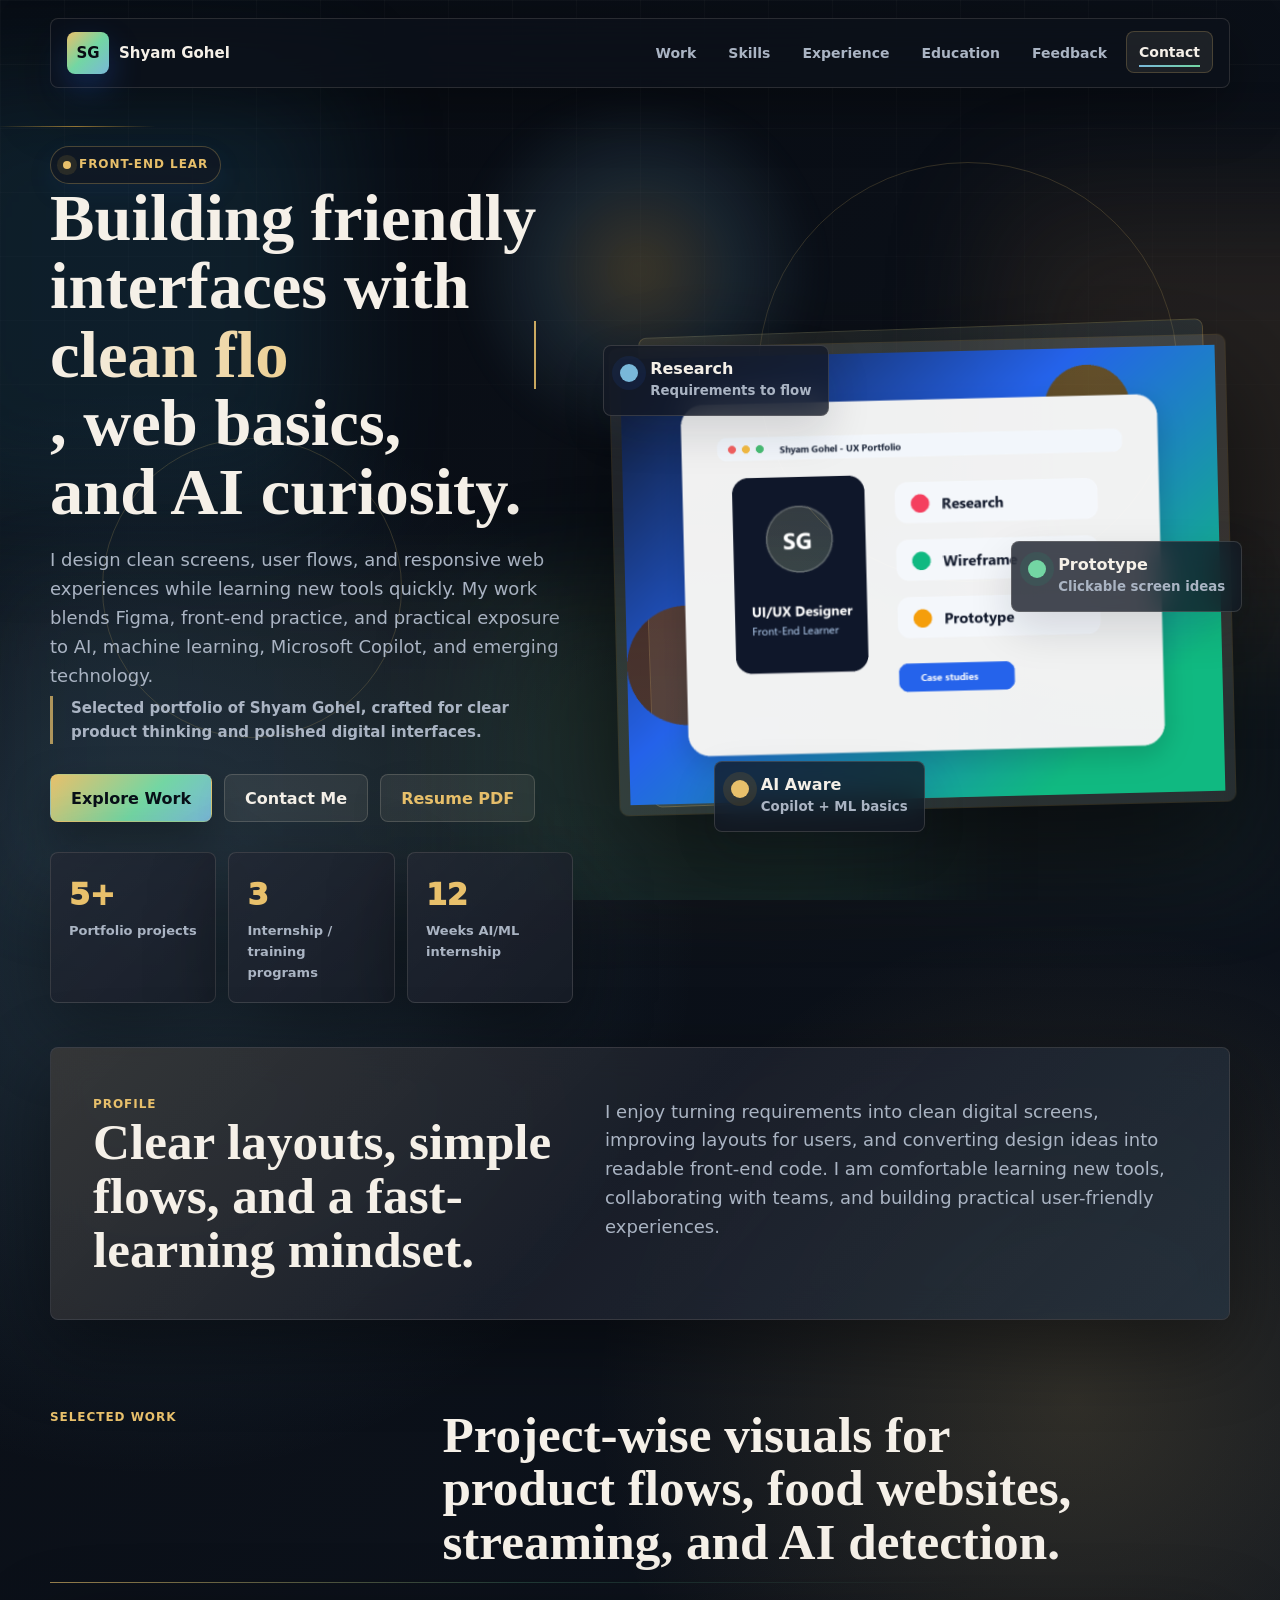
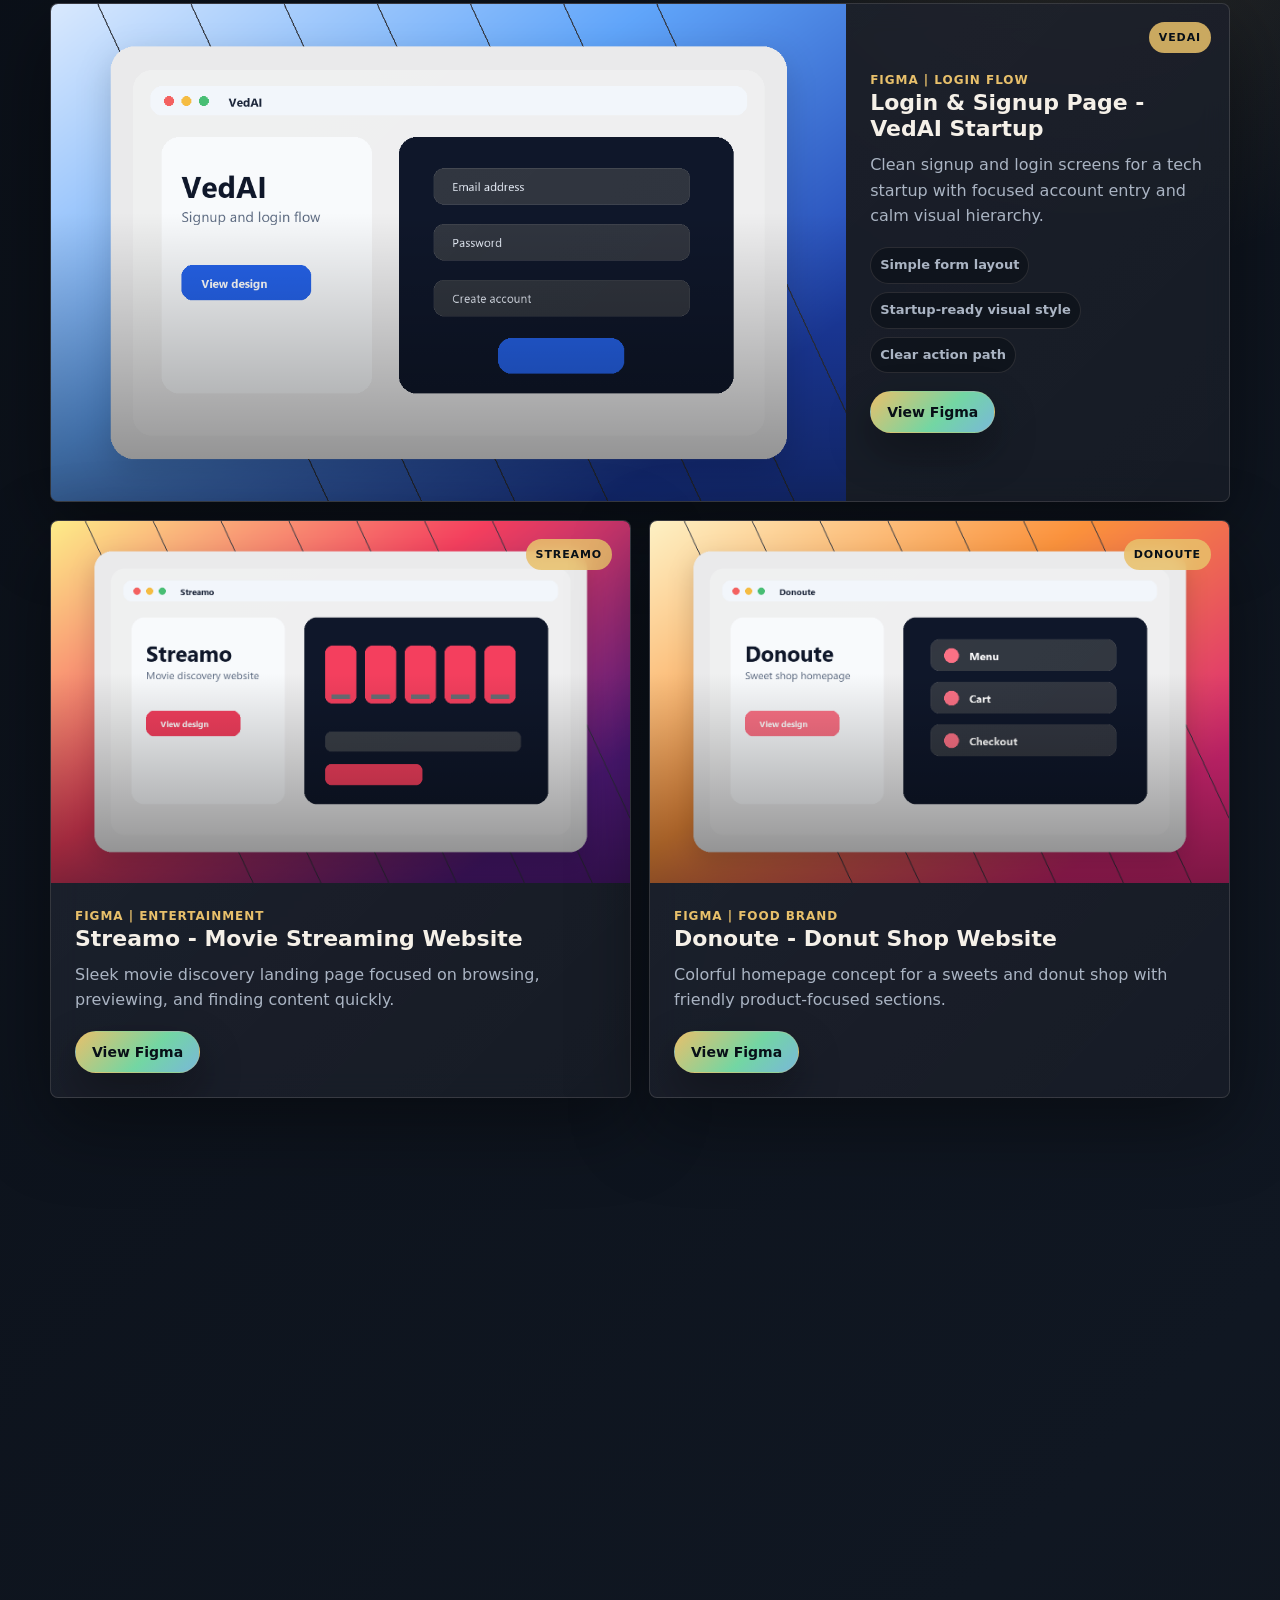
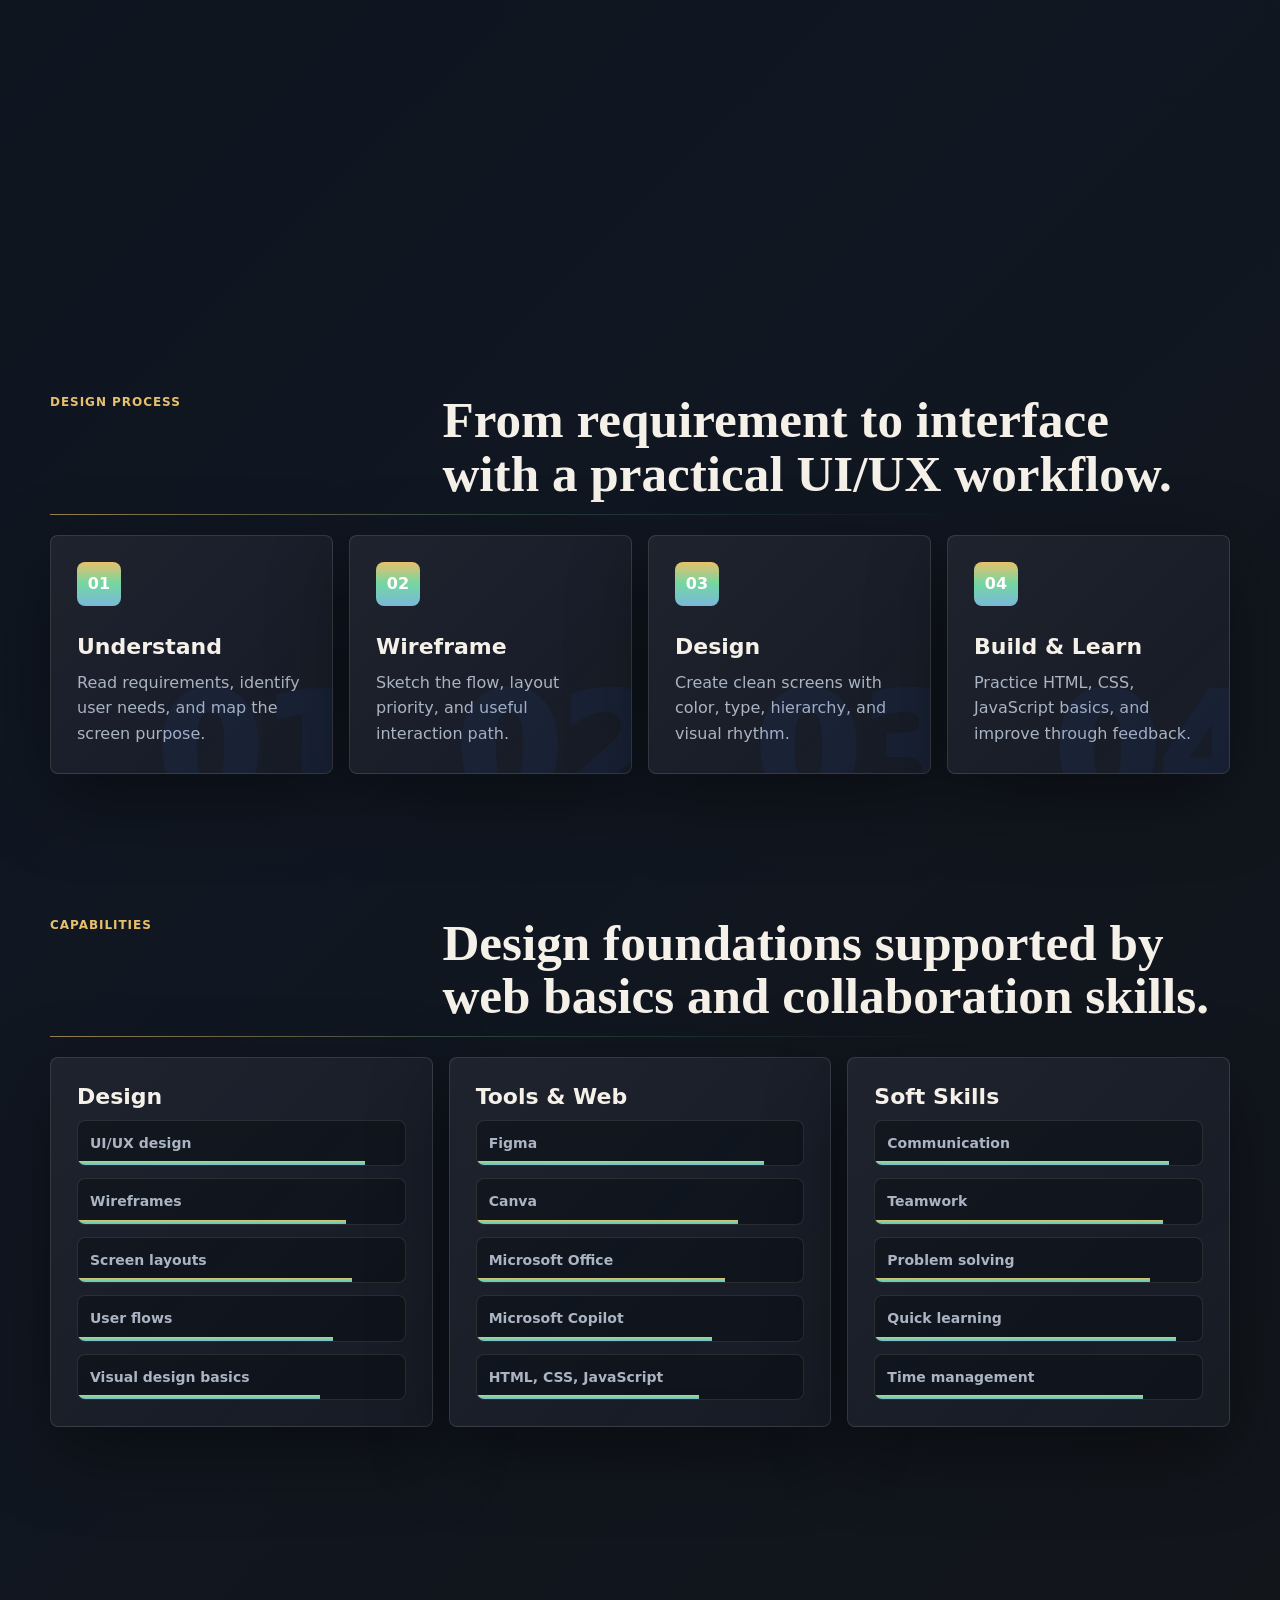
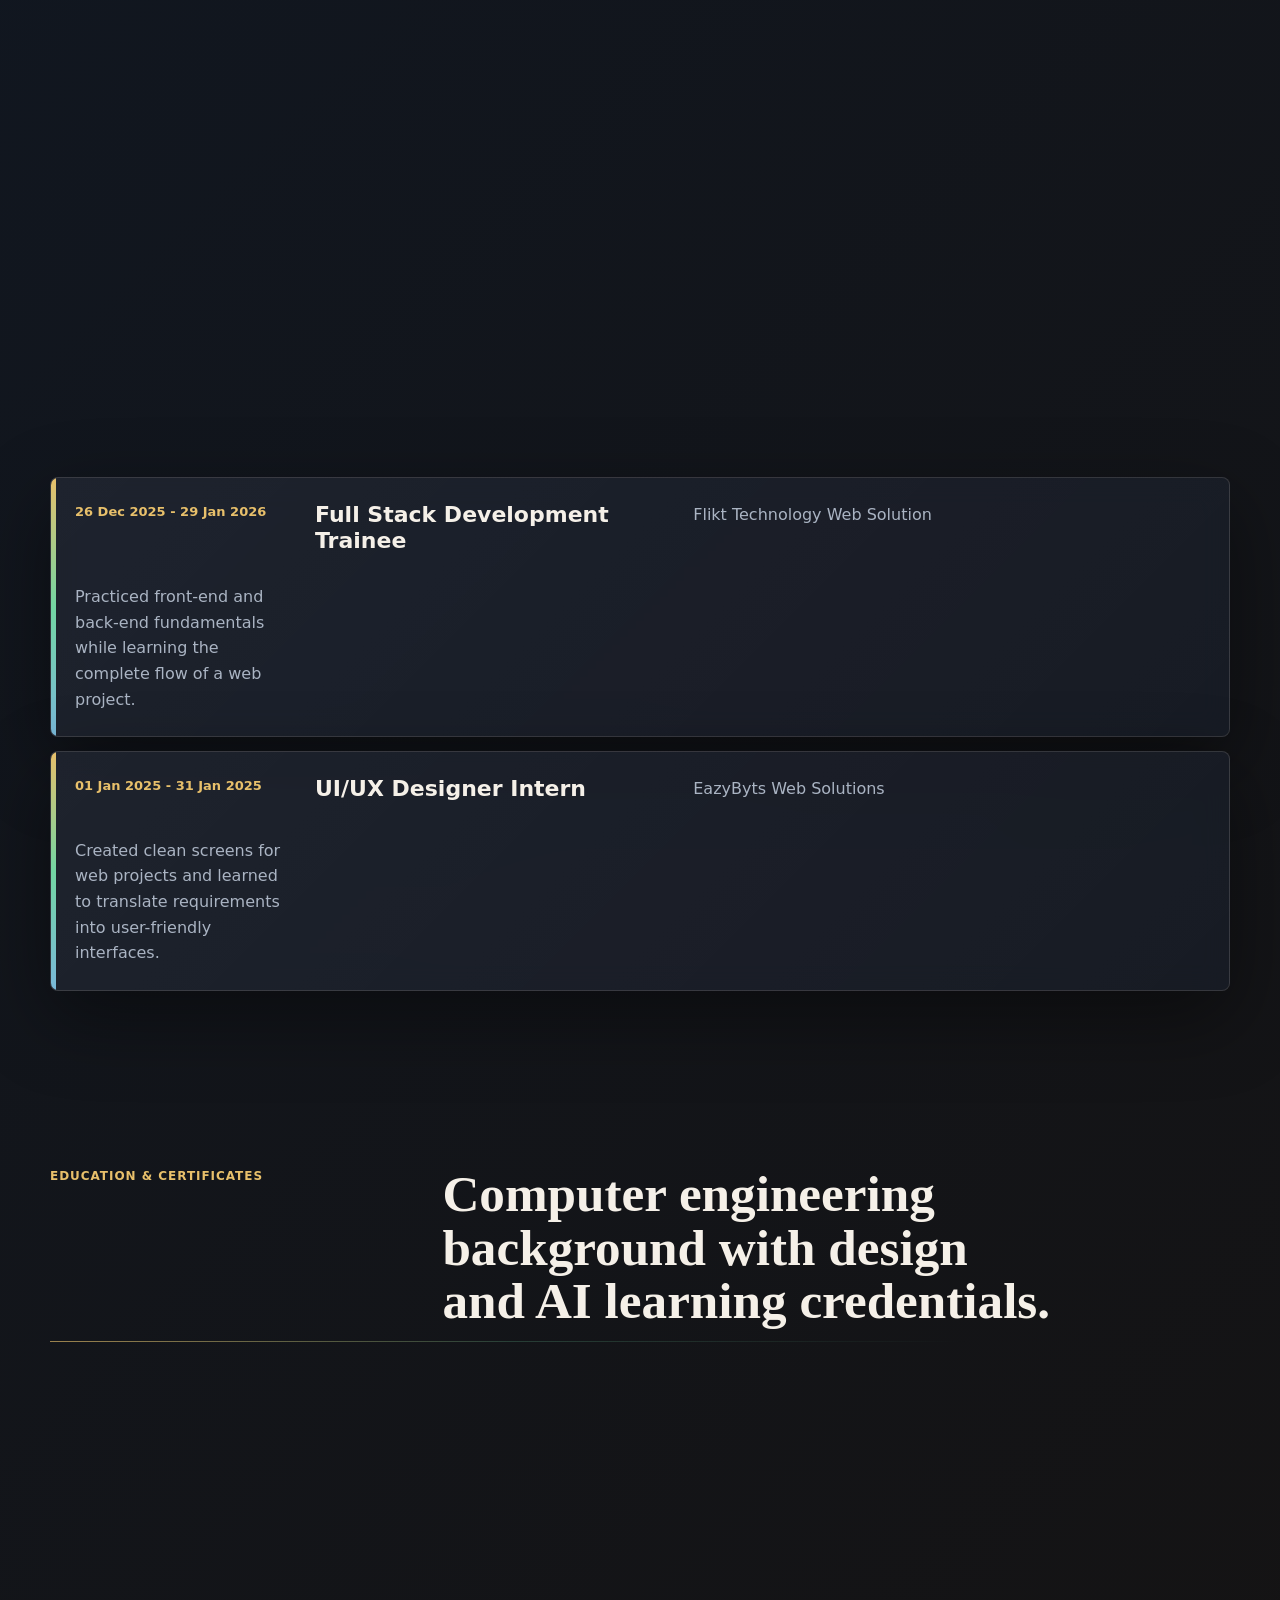
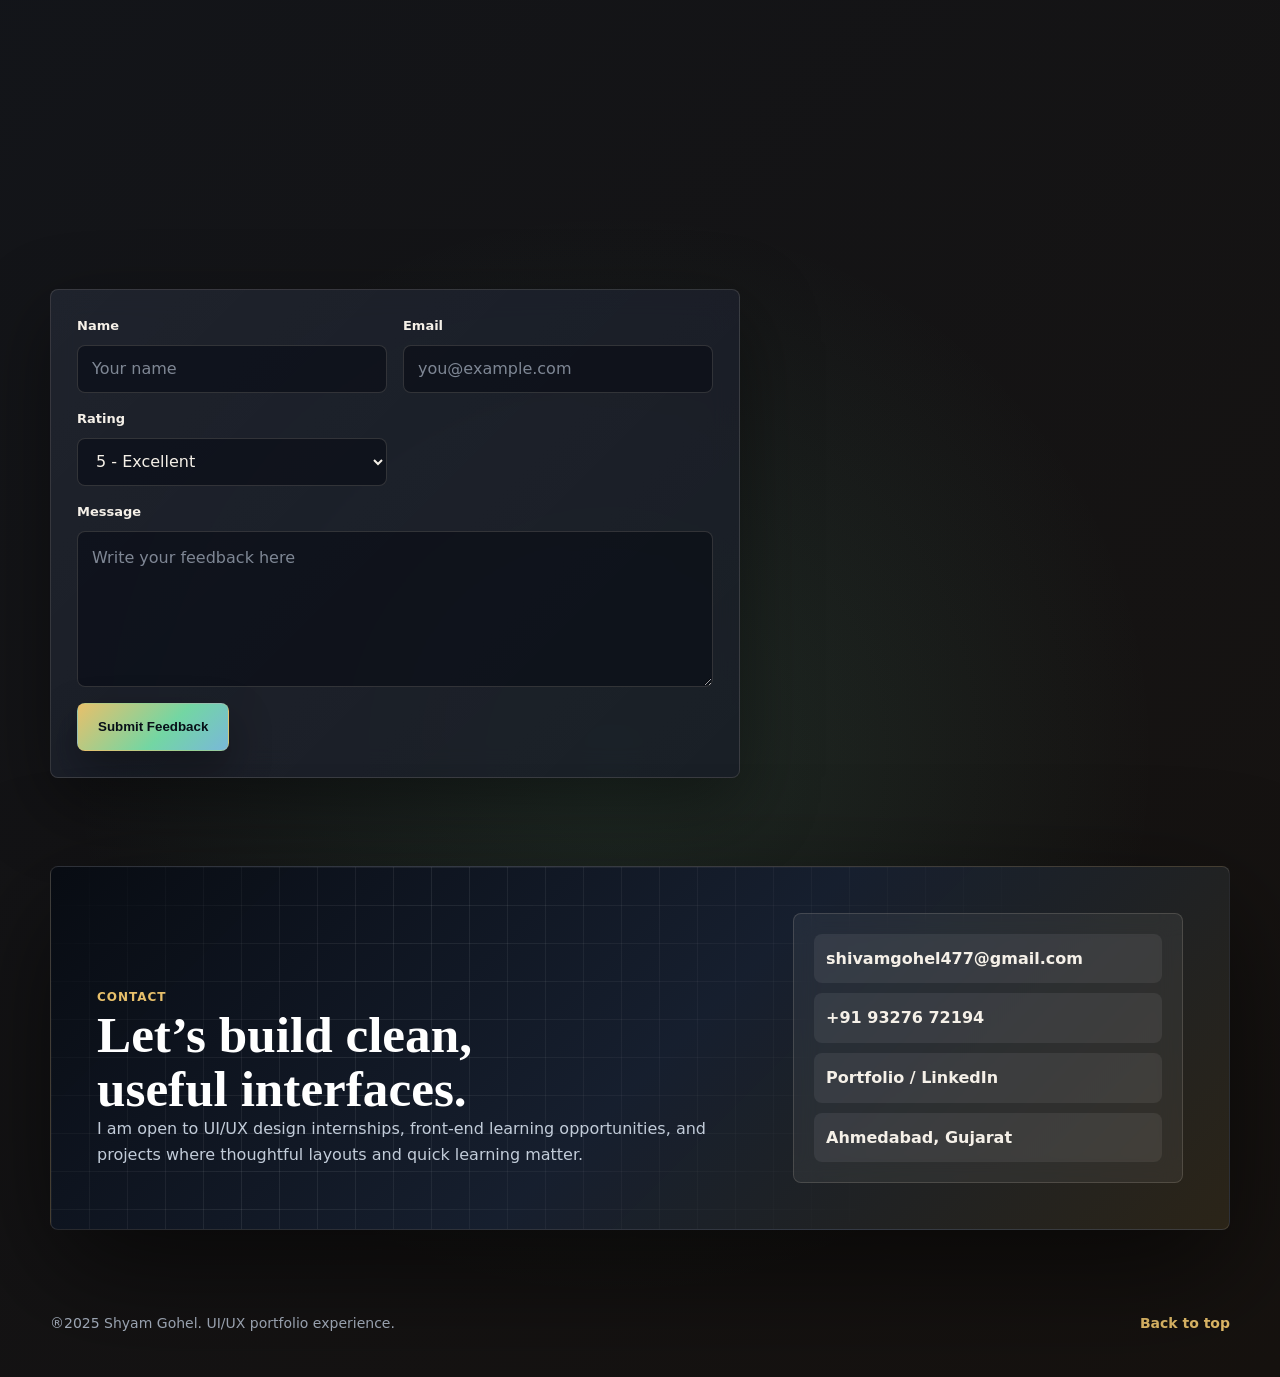
==== commit 4f2567c1: "Initial commit" ====
--- a/index.html
+++ b/index.html
@@ -46,7 +46,8 @@
           <p class="eyebrow"><span data-typewriter="role">UI/UX Designer</span></p>
           <h1>
             Building friendly interfaces with
-            <span class="typewriter-word" data-typewriter="hero">design sense</span>, web basics, and AI curiosity.
+            <span class="typewriter-word" data-typewriter="hero">design sense</span>, web basics,<br />
+            and AI curiosity.
           </h1>
           <p class="hero-text">
             I design clean screens, user flows, and responsive web experiences while learning new
@@ -57,7 +58,7 @@
           <div class="hero-actions">
             <a class="button primary magnetic" href="#work">Explore Work</a>
             <a class="button ghost magnetic" href="#contact">Contact Me</a>
-            <a class="button soft magnetic" href="ShyamG_Resume.pdf" target="_blank" rel="noreferrer">Resume PDF</a>
+            <a class="button soft magnetic" href="Shyam_Resume.pdf" target="_blank" rel="noreferrer">Resume PDF</a>
           </div>
           <dl class="hero-stats" aria-label="Portfolio highlights">
             <div>
@@ -216,7 +217,7 @@
     </main>
 
     <footer>
-      <p>© 2026 Shyam Gohel. UI/UX portfolio experience.</p>
+      <p>®2025 Shyam Gohel. UI/UX portfolio experience.</p>
       <a href="#home">Back to top</a>
     </footer>
 
--- a/portfolio_styles_new.css
+++ b/portfolio_styles_new.css
@@ -341,6 +341,13 @@
   animation: fadeUp 760ms var(--ease) both;
 }
 
+.hero h1 {
+  max-width: 650px;
+  margin-bottom: 20px;
+  font-size: clamp(40px, 5.2vw, 68px);
+  line-height: 1.03;
+}
+
 .eyebrow,
 .section-kicker,
 .tag {
@@ -482,6 +489,8 @@
 
 .hero-showcase {
   position: relative;
+  display: grid;
+  place-items: center;
   min-height: 560px;
   animation: floatPanel 5.5s var(--ease) infinite alternate;
 }
@@ -499,9 +508,12 @@
 .hero-device {
   position: relative;
   z-index: 2;
+  width: min(100%, 650px);
+  transform: rotate(-1.4deg);
 }
 
 .hero-device img {
+  width: 100%;
   border-radius: var(--radius);
   box-shadow: var(--shadow);
   transition: transform 420ms var(--ease), box-shadow 420ms var(--ease);
@@ -509,6 +521,7 @@
 
 .hero-device:hover img {
   box-shadow: var(--shadow-strong);
+  transform: scale(1.015);
 }
 
 .floating-card {
@@ -571,6 +584,117 @@
 .card-ai span {
   background: var(--amber);
   box-shadow: 0 0 0 8px rgba(245, 158, 11, 0.12);
+}
+
+.profile-stage {
+  position: relative;
+  z-index: 5;
+  width: min(470px, 88%);
+  min-height: 570px;
+  margin-left: auto;
+  perspective: 1200px;
+  animation: profileFloat 6s var(--ease) infinite alternate;
+}
+
+.profile-ring {
+  position: absolute;
+  inset: 7% 4% 12% 10%;
+  border: 1px solid rgba(232, 192, 107, 0.26);
+  border-radius: var(--radius);
+  background:
+    linear-gradient(135deg, rgba(232, 192, 107, 0.12), transparent 40%, rgba(121, 184, 217, 0.12)),
+    rgba(255, 255, 255, 0.02);
+  transform: rotate(3deg);
+  animation: frameDrift 7s var(--ease) infinite alternate;
+}
+
+.profile-frame {
+  position: absolute;
+  overflow: hidden;
+  margin: 0;
+  border: 1px solid rgba(232, 221, 203, 0.18);
+  border-radius: var(--radius);
+  background: rgba(8, 12, 19, 0.72);
+  box-shadow: var(--shadow-strong);
+}
+
+.profile-frame::before {
+  position: absolute;
+  inset: 0;
+  z-index: 2;
+  content: "";
+  background: linear-gradient(115deg, transparent 22%, rgba(255, 255, 255, 0.22), transparent 42%);
+  transform: translateX(-130%);
+  animation: photoShine 5.8s var(--ease) infinite;
+}
+
+.profile-frame::after {
+  position: absolute;
+  inset: 0;
+  z-index: 1;
+  content: "";
+  background:
+    linear-gradient(180deg, transparent 48%, rgba(8, 12, 19, 0.58)),
+    radial-gradient(circle at 50% 12%, transparent 42%, rgba(8, 12, 19, 0.12));
+}
+
+.profile-frame img {
+  width: 100%;
+  height: 100%;
+  object-fit: cover;
+  filter: saturate(0.95) contrast(1.05);
+  transform: scale(1.02);
+}
+
+.profile-main {
+  inset: 0 0 auto auto;
+  width: 76%;
+  height: 500px;
+  transform: rotate(2deg);
+  animation: portraitLift 7s var(--ease) infinite alternate;
+}
+
+.profile-secondary {
+  left: 0;
+  bottom: 18px;
+  z-index: 3;
+  width: 48%;
+  height: 280px;
+  transform: rotate(-7deg);
+  animation: photoSwing 6.6s var(--ease) infinite alternate;
+}
+
+.profile-caption {
+  position: absolute;
+  right: 28px;
+  bottom: 18px;
+  z-index: 6;
+  margin: 0;
+  padding: 10px 14px;
+  border: 1px solid rgba(232, 192, 107, 0.3);
+  border-radius: var(--radius);
+  color: #081018;
+  background: linear-gradient(135deg, var(--amber), var(--green));
+  font-size: 13px;
+  font-weight: 950;
+  letter-spacing: 0.08em;
+  text-transform: uppercase;
+  box-shadow: 0 18px 42px rgba(0, 0, 0, 0.32);
+}
+
+.profile-stage + .hero-device {
+  position: absolute;
+  left: 0;
+  bottom: 10px;
+  z-index: 2;
+  width: 58%;
+  opacity: 0.34;
+  transform: rotate(-4deg);
+}
+
+.profile-stage + .hero-device img {
+  min-height: 280px;
+  object-fit: cover;
 }
 
 .section {
@@ -1426,6 +1550,53 @@
   }
 }
 
+@keyframes profileFloat {
+  from {
+    transform: translateY(0);
+  }
+  to {
+    transform: translateY(-14px);
+  }
+}
+
+@keyframes frameDrift {
+  from {
+    transform: rotate(3deg) translate3d(0, 0, 0);
+  }
+  to {
+    transform: rotate(-2deg) translate3d(-8px, 10px, 0);
+  }
+}
+
+@keyframes portraitLift {
+  from {
+    transform: rotate(2deg) translate3d(0, 0, 0);
+  }
+  to {
+    transform: rotate(0deg) translate3d(-6px, -10px, 0);
+  }
+}
+
+@keyframes photoSwing {
+  from {
+    transform: rotate(-7deg) translate3d(0, 0, 0);
+  }
+  to {
+    transform: rotate(-2deg) translate3d(8px, -8px, 0);
+  }
+}
+
+@keyframes photoShine {
+  0%,
+  42% {
+    transform: translateX(-130%);
+  }
+  72%,
+  100% {
+    transform: translateX(130%);
+  }
+}
+
 .contact-section {
   position: relative;
   overflow: hidden;
@@ -1612,6 +1783,19 @@
 
   .hero-showcase {
     min-height: auto;
+  }
+
+  .profile-stage {
+    min-height: 540px;
+    margin: 0 auto;
+  }
+
+  .profile-stage + .hero-device {
+    position: relative;
+    width: 100%;
+    margin-top: 22px;
+    opacity: 0.44;
+    transform: none;
   }
 
   .feature-card,
@@ -1674,6 +1858,18 @@
     font-size: clamp(40px, 13vw, 58px);
   }
 
+  .hero h1 {
+    max-width: 100%;
+    font-size: clamp(30px, 8.7vw, 34px);
+    line-height: 1.07;
+    overflow-wrap: anywhere;
+  }
+
+  .typewriter-word {
+    min-width: 0;
+    white-space: normal;
+  }
+
   .hero-stats,
   .project-grid {
     grid-template-columns: 1fr;
@@ -1686,6 +1882,21 @@
 
   .hero-showcase {
     animation: none;
+  }
+
+  .profile-stage {
+    width: min(100%, 420px);
+    min-height: 500px;
+  }
+
+  .profile-main {
+    width: 78%;
+    height: 430px;
+  }
+
+  .profile-secondary {
+    width: 48%;
+    height: 238px;
   }
 
   .section {
@@ -1718,6 +1929,28 @@
 
   .feedback-form .button {
     width: 100%;
+  }
+
+  .profile-stage {
+    min-height: 430px;
+  }
+
+  .profile-main {
+    width: 82%;
+    height: 360px;
+  }
+
+  .profile-secondary {
+    bottom: 26px;
+    width: 52%;
+    height: 205px;
+  }
+
+  .profile-caption {
+    right: 16px;
+    bottom: 18px;
+    max-width: 150px;
+    font-size: 11px;
   }
 
   .project-content,
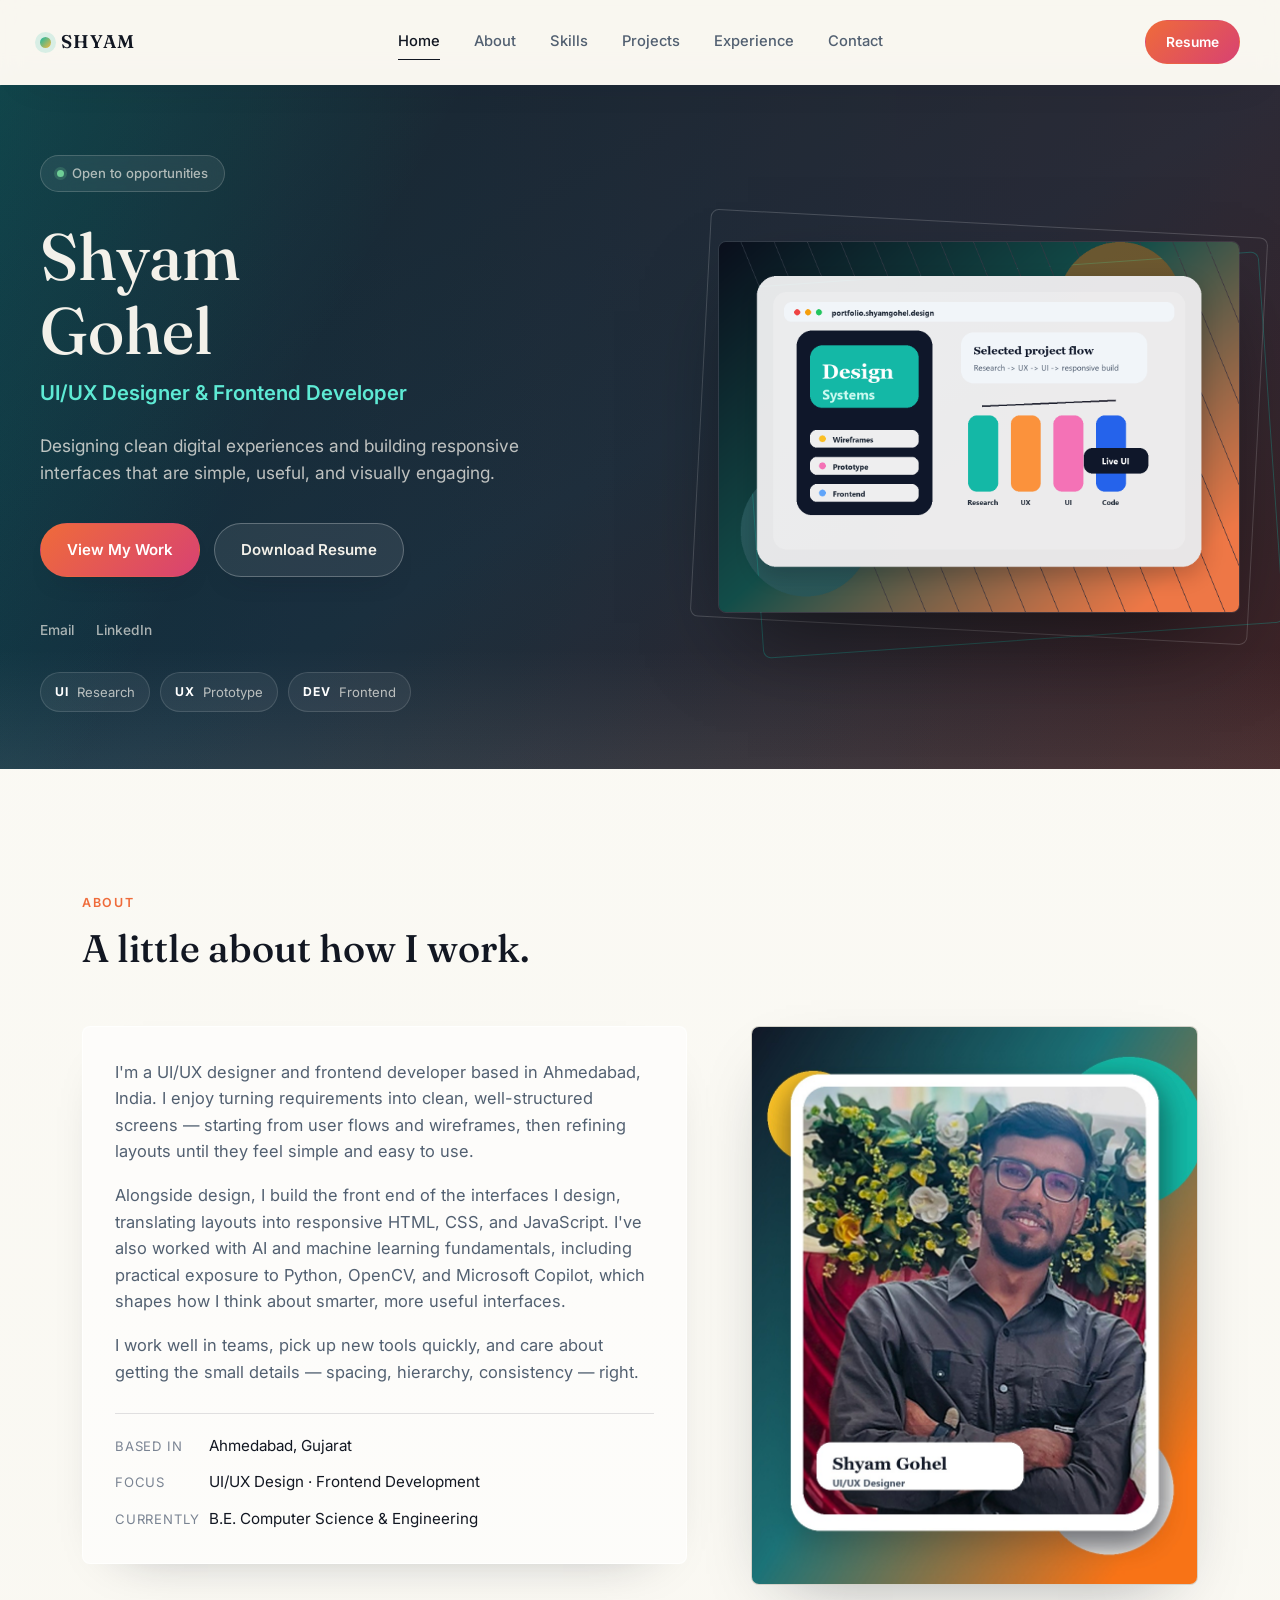
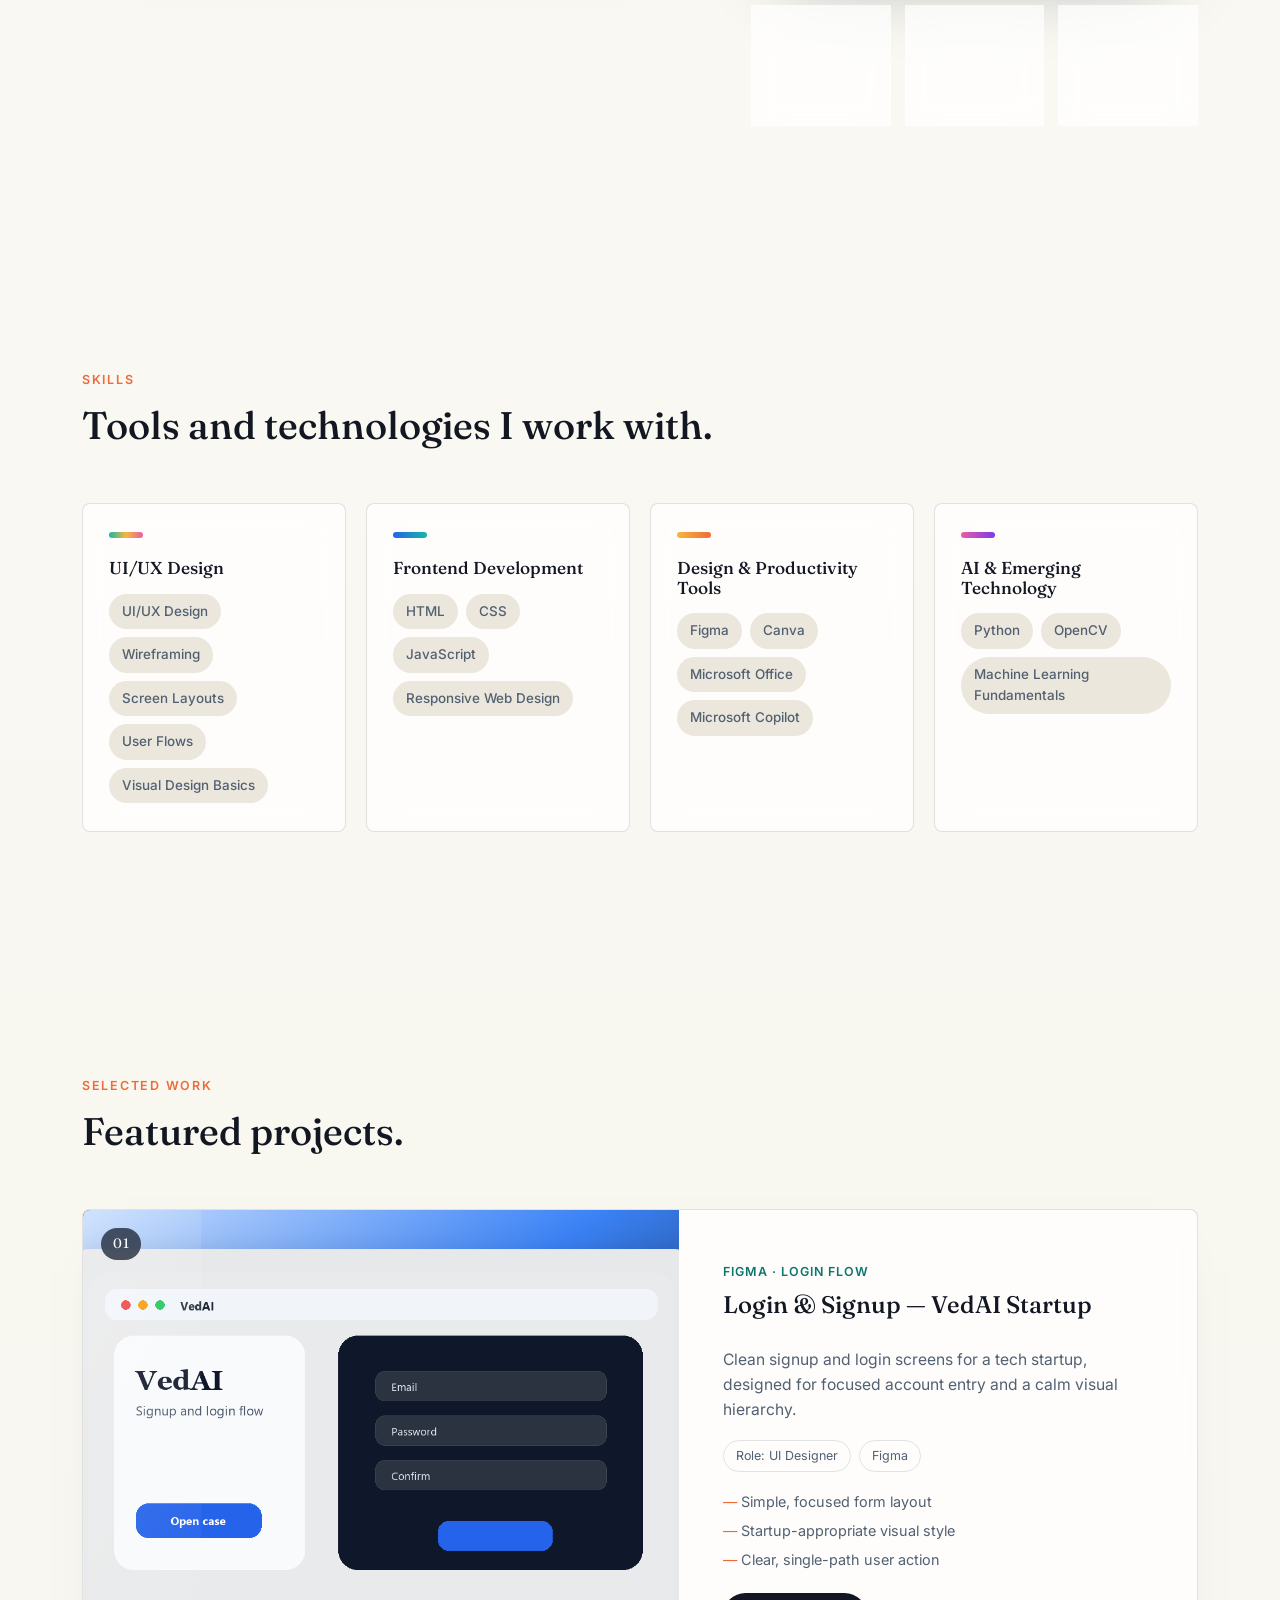
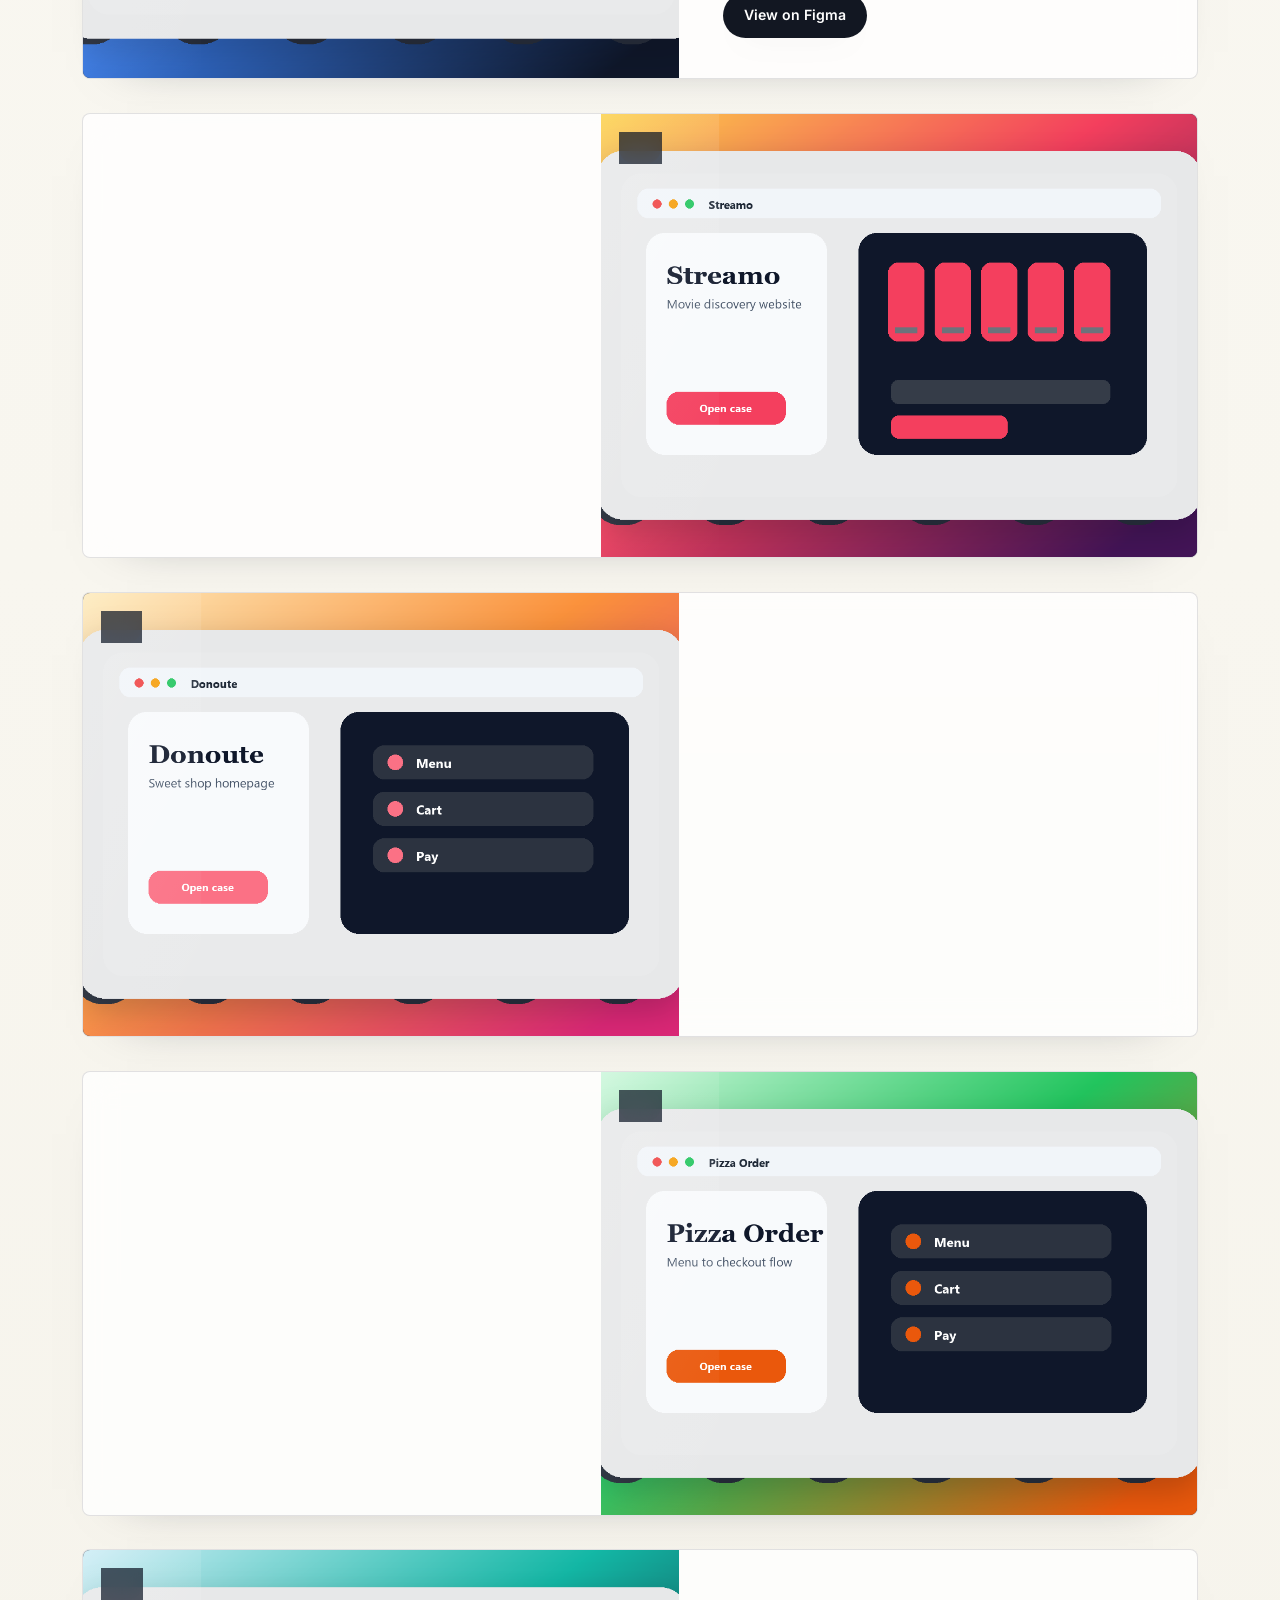
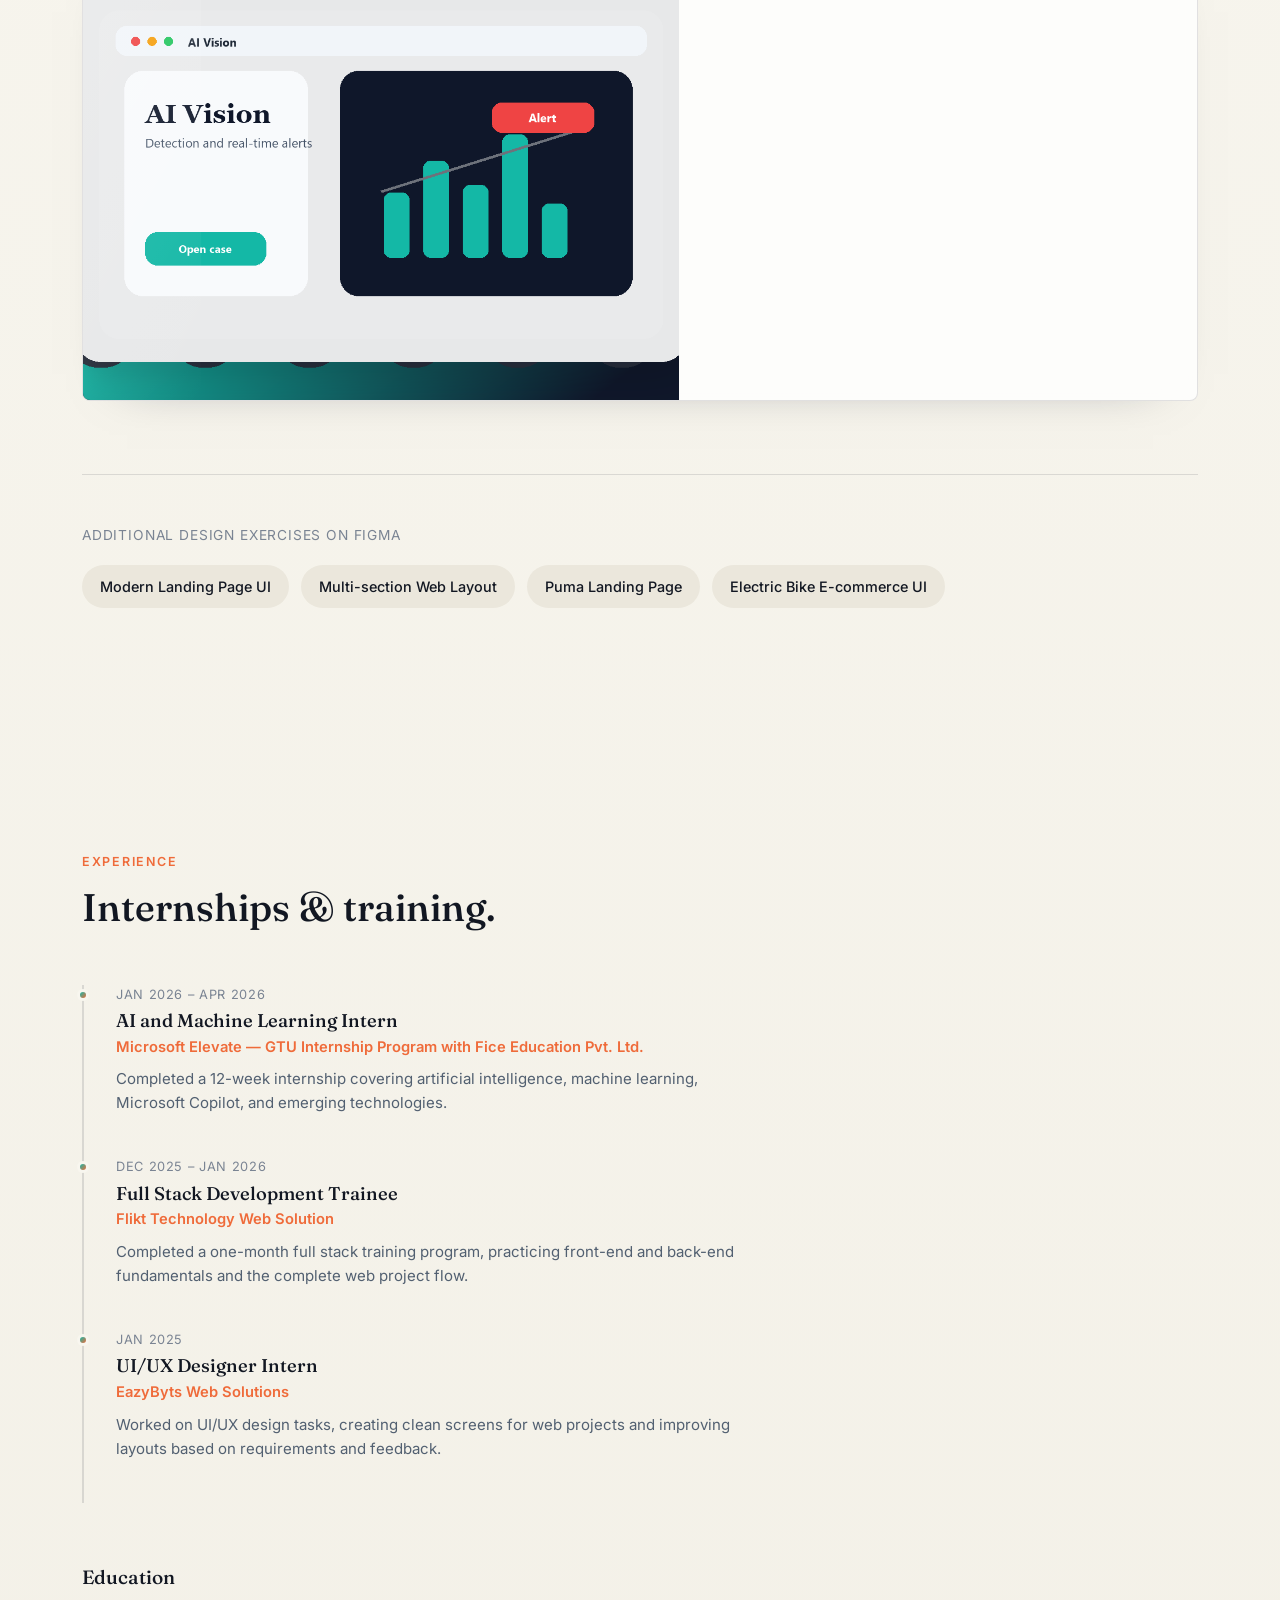
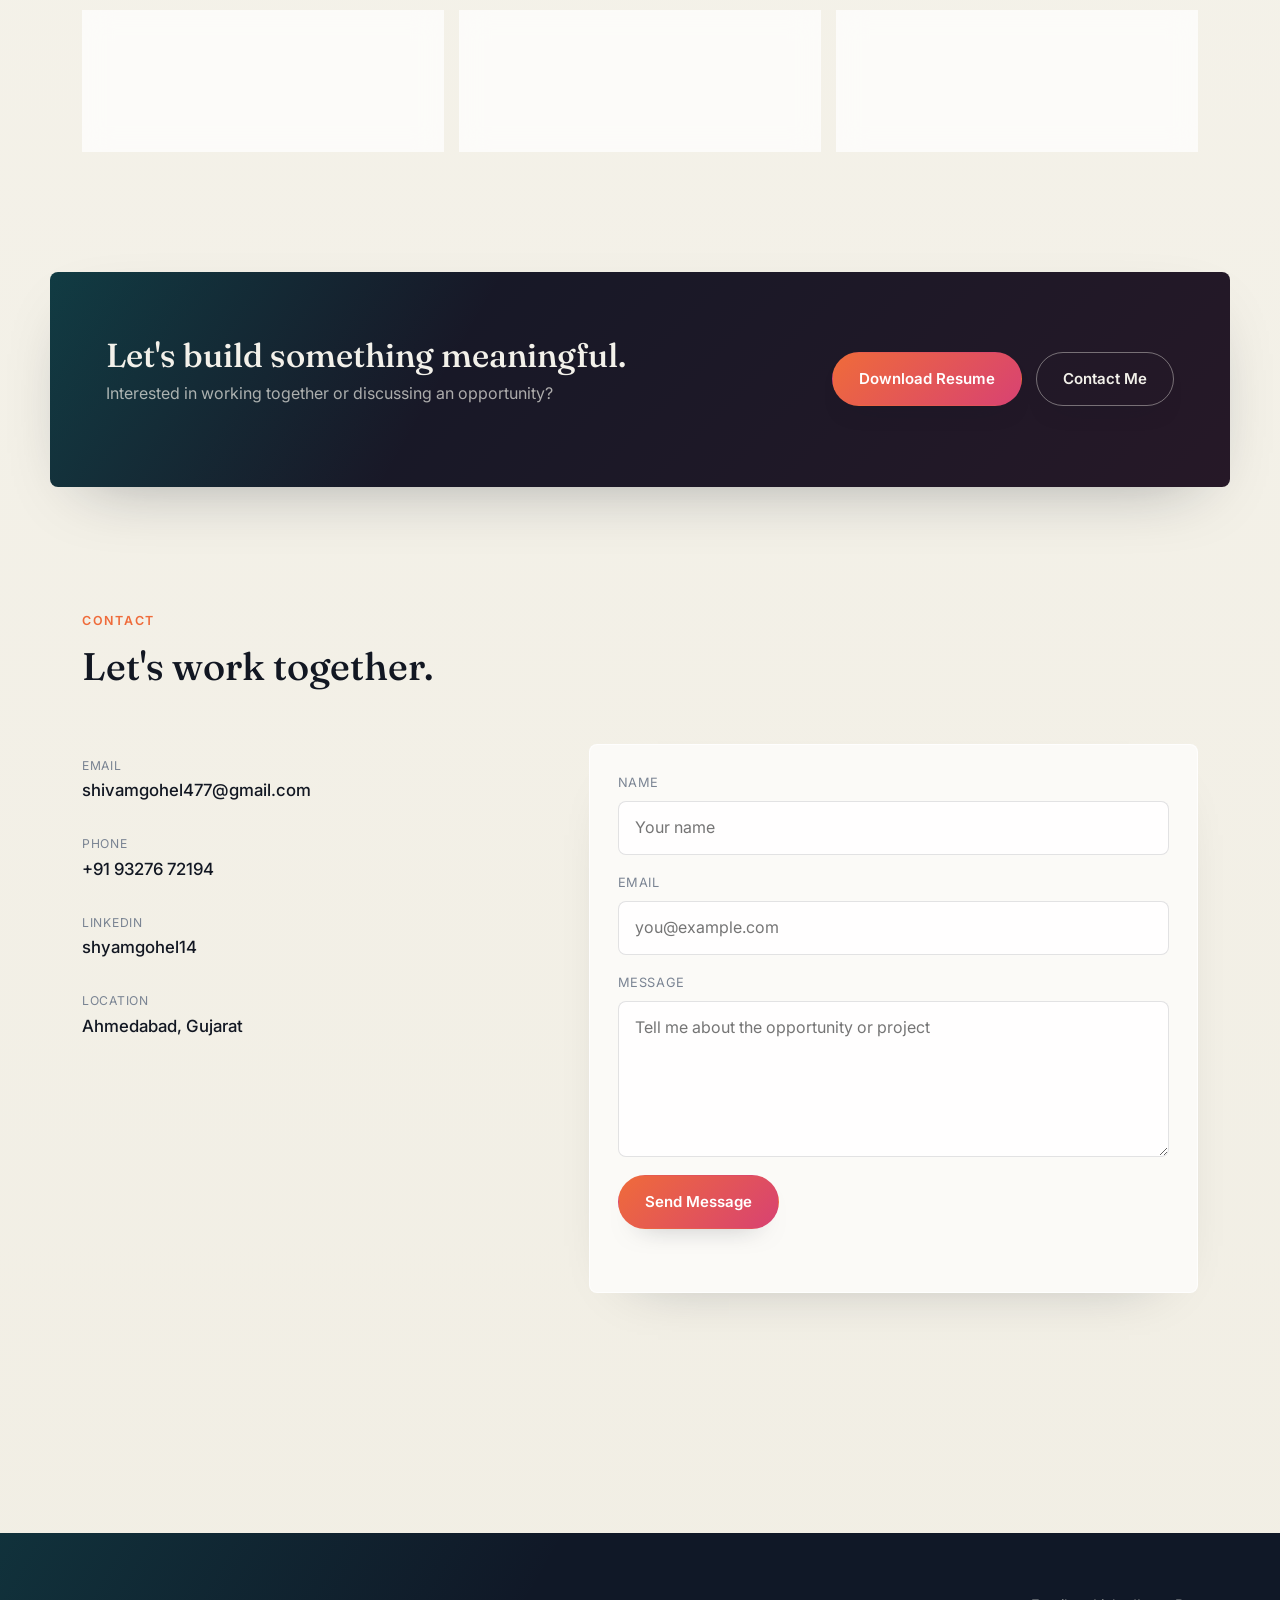
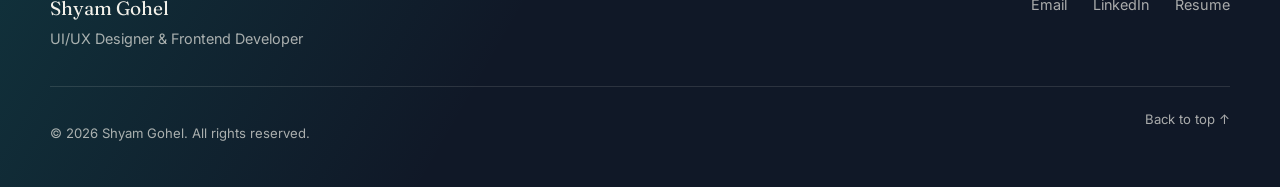
==== commit d4010b5a: "initial commit" ====
--- a/index.html
+++ b/index.html
@@ -3,222 +3,222 @@
   <head>
     <meta charset="UTF-8" />
     <meta name="viewport" content="width=device-width, initial-scale=1.0" />
-    <title>Shyam Gohel | UI/UX Portfolio</title>
+    <title>Shyam Gohel — UI/UX Designer &amp; Frontend Developer</title>
     <meta
       name="description"
-      content="Animated UI/UX portfolio of Shyam Gohel, a designer, front-end learner, and AI/ML technology enthusiast from Ahmedabad."
+      content="Portfolio of Shyam Gohel, a UI/UX designer and frontend developer based in Ahmedabad, India. Explore interface design work, front-end projects, and experience."
+    />
+    <meta name="theme-color" content="#101114" />
+
+    <meta property="og:type" content="website" />
+    <meta property="og:title" content="Shyam Gohel — UI/UX Designer & Frontend Developer" />
+    <meta
+      property="og:description"
+      content="Interface design and front-end development portfolio of Shyam Gohel, based in Ahmedabad, India."
+    />
+    <meta property="og:image" content="./assets/hero-portfolio.png" />
+
+    <link rel="icon" href="./assets/favicon.svg" type="image/svg+xml" />
+    <link rel="preconnect" href="https://fonts.googleapis.com" />
+    <link rel="preconnect" href="https://fonts.gstatic.com" crossorigin />
+    <link
+      href="https://fonts.googleapis.com/css2?family=Fraunces:ital,opsz,wght@0,9..144,400;0,9..144,500;0,9..144,600;1,9..144,500&family=Inter:wght@400;500;600;700&display=swap"
+      rel="stylesheet"
     />
     <link rel="stylesheet" href="portfolio_styles_new.css" />
   </head>
   <body>
-    <div class="cursor-light" aria-hidden="true"></div>
     <div class="scroll-progress" aria-hidden="true"></div>
-    <div class="ambient-stage" aria-hidden="true">
-      <span class="mesh mesh-one"></span>
-      <span class="mesh mesh-two"></span>
-      <span class="mesh mesh-three"></span>
-      <span class="orbit orbit-one"></span>
-      <span class="orbit orbit-two"></span>
-    </div>
-
-    <header class="site-header">
-      <a class="brand" href="#home" aria-label="Shyam Gohel home">
-        <span>SG</span>
-        <strong>Shyam Gohel</strong>
-      </a>
-      <button class="nav-toggle" type="button" aria-label="Open menu" aria-expanded="false">
-        <span></span>
-        <span></span>
-      </button>
-      <nav class="site-nav" aria-label="Primary navigation">
-        <a href="#work">Work</a>
+
+    <header class="site-header" id="siteHeader">
+      <a class="brand" href="#home" aria-label="Shyam Gohel — home">SHYAM</a>
+
+      <nav class="site-nav" id="siteNav" aria-label="Primary">
+        <a href="#home">Home</a>
+        <a href="#about">About</a>
         <a href="#skills">Skills</a>
+        <a href="#work">Projects</a>
         <a href="#experience">Experience</a>
-        <a href="#education">Education</a>
-        <a href="#feedback">Feedback</a>
         <a href="#contact">Contact</a>
       </nav>
+
+      <div class="header-actions">
+        <a class="button primary small" href="Shyam_Resume.pdf" target="_blank" rel="noreferrer">Resume</a>
+        <button class="nav-toggle" type="button" aria-label="Open menu" aria-expanded="false" aria-controls="siteNav">
+          <span></span><span></span><span></span>
+        </button>
+      </div>
     </header>
 
     <main>
+      <!-- HERO -->
       <section class="hero" id="home">
-        <div class="hero-copy">
-          <p class="eyebrow"><span data-typewriter="role">UI/UX Designer</span></p>
-          <h1>
-            Building friendly interfaces with
-            <span class="typewriter-word" data-typewriter="hero">design sense</span>, web basics,<br />
-            and AI curiosity.
-          </h1>
-          <p class="hero-text">
-            I design clean screens, user flows, and responsive web experiences while learning new
-            tools quickly. My work blends Figma, front-end practice, and practical exposure to AI,
-            machine learning, Microsoft Copilot, and emerging technology.
+        <div class="hero-inner">
+          <p class="status-pill reveal">
+            <span class="status-dot" aria-hidden="true"></span> Open to opportunities
           </p>
-          <p class="hero-signature">Selected portfolio of Shyam Gohel, crafted for clear product thinking and polished digital interfaces.</p>
-          <div class="hero-actions">
-            <a class="button primary magnetic" href="#work">Explore Work</a>
-            <a class="button ghost magnetic" href="#contact">Contact Me</a>
-            <a class="button soft magnetic" href="Shyam_Resume.pdf" target="_blank" rel="noreferrer">Resume PDF</a>
-          </div>
-          <dl class="hero-stats" aria-label="Portfolio highlights">
-            <div>
-              <dt data-count="5">0</dt>
-              <dd>Portfolio projects</dd>
-            </div>
-            <div>
-              <dt data-count="3">0</dt>
-              <dd>Internship / training programs</dd>
-            </div>
-            <div>
-              <dt data-count="12">0</dt>
-              <dd>Weeks AI/ML internship</dd>
-            </div>
-          </dl>
-        </div>
-
-        <div class="hero-showcase" aria-label="Portfolio visual preview">
-          <div class="hero-device tilt-card">
-              <img src="./assets/hero-portfolio.png" alt="Animated portfolio interface preview" />
-          </div>
-          <div class="floating-card card-research">
-            <span></span>
-            <strong>Research</strong>
-            <small>Requirements to flow</small>
-          </div>
-          <div class="floating-card card-prototype">
-            <span></span>
-            <strong>Prototype</strong>
-            <small>Clickable screen ideas</small>
-          </div>
-          <div class="floating-card card-ai">
-            <span></span>
-            <strong>AI Aware</strong>
-            <small>Copilot + ML basics</small>
-          </div>
-        </div>
-        
-      </section>
-
-      <section class="section intro-band reveal" aria-label="Profile">
+
+          <h1 class="hero-name reveal" style="--delay:60ms">Shyam Gohel</h1>
+          <p class="hero-role reveal" style="--delay:120ms">UI/UX Designer &amp; Frontend Developer</p>
+
+          <p class="hero-statement reveal" style="--delay:180ms">
+            Designing clean digital experiences and building responsive interfaces that are
+            simple, useful, and visually engaging.
+          </p>
+
+          <div class="hero-actions reveal" style="--delay:240ms">
+            <a class="button primary" href="#work">View My Work</a>
+            <a class="button outline" href="Shyam_Resume.pdf" target="_blank" rel="noreferrer">Download Resume</a>
+          </div>
+
+          <div class="hero-socials reveal" style="--delay:300ms" id="heroSocials"></div>
+
+          <div class="hero-metrics reveal" style="--delay:360ms" aria-label="Portfolio highlights">
+            <span><strong>UI</strong> Research</span>
+            <span><strong>UX</strong> Prototype</span>
+            <span><strong>DEV</strong> Frontend</span>
+          </div>
+        </div>
+
+        <div class="hero-visual reveal" style="--delay:180ms">
+          <span class="visual-ring ring-one" aria-hidden="true"></span>
+          <span class="visual-ring ring-two" aria-hidden="true"></span>
+          <img src="./assets/hero-portfolio.png" alt="Portfolio interface artwork for Shyam Gohel" loading="eager" />
+        </div>
+      </section>
+
+      <!-- ABOUT -->
+      <section class="section about-section" id="about">
+        <div class="section-heading reveal">
+          <span class="kicker">About</span>
+          <h2>A little about how I work.</h2>
+        </div>
+
+        <div class="about-grid">
+          <div class="about-copy reveal">
+            <p>
+              I'm a UI/UX designer and frontend developer based in Ahmedabad, India. I enjoy
+              turning requirements into clean, well-structured screens — starting from user flows
+              and wireframes, then refining layouts until they feel simple and easy to use.
+            </p>
+            <p>
+              Alongside design, I build the front end of the interfaces I design, translating
+              layouts into responsive HTML, CSS, and JavaScript. I've also worked with AI and
+              machine learning fundamentals, including practical exposure to Python, OpenCV, and
+              Microsoft Copilot, which shapes how I think about smarter, more useful interfaces.
+            </p>
+            <p>
+              I work well in teams, pick up new tools quickly, and care about getting the small
+              details — spacing, hierarchy, consistency — right.
+            </p>
+
+            <ul class="about-facts">
+              <li><span>Based in</span> Ahmedabad, Gujarat</li>
+              <li><span>Focus</span> UI/UX Design · Frontend Development</li>
+              <li><span>Currently</span> B.E. Computer Science &amp; Engineering</li>
+            </ul>
+          </div>
+
+          <div class="about-visual reveal" style="--delay:80ms">
+            <div class="about-portrait">
+              <img src="./assets/profile-portrait-ai.jpg" alt="Portrait of Shyam Gohel" loading="lazy" />
+            </div>
+            <div class="about-stat-row" id="aboutStats"></div>
+          </div>
+        </div>
+      </section>
+
+      <!-- SKILLS -->
+      <section class="section skills-section" id="skills">
+        <div class="section-heading reveal">
+          <span class="kicker">Skills</span>
+          <h2>Tools and technologies I work with.</h2>
+        </div>
+        <div class="skills-grid" id="skillsGrid"></div>
+      </section>
+
+      <!-- PROJECTS -->
+      <section class="section" id="work">
+        <div class="section-heading reveal">
+          <span class="kicker">Selected Work</span>
+          <h2>Featured projects.</h2>
+        </div>
+        <div class="project-list" id="projectList"></div>
+
+        <div class="more-links reveal">
+          <p class="more-links-label">Additional design exercises on Figma</p>
+          <div class="more-links-grid" id="moreLinks"></div>
+        </div>
+      </section>
+
+      <!-- EXPERIENCE -->
+      <section class="section" id="experience">
+        <div class="section-heading reveal">
+          <span class="kicker">Experience</span>
+          <h2>Internships &amp; training.</h2>
+        </div>
+        <div class="timeline" id="timeline"></div>
+
+        <div class="education-block reveal">
+          <h3>Education</h3>
+          <div class="education-grid" id="educationGrid"></div>
+        </div>
+      </section>
+
+      <!-- RESUME CTA -->
+      <section class="resume-cta reveal">
         <div>
-          <span class="section-kicker">Profile</span>
-          <h2>Clear layouts, simple flows, and a fast-learning mindset.</h2>
-        </div>
-        <p>
-          I enjoy turning requirements into clean digital screens, improving layouts for users,
-          and converting design ideas into readable front-end code. I am comfortable learning
-          new tools, collaborating with teams, and building practical user-friendly experiences.
-        </p>
-      </section>
-
-      <section class="section" id="work">
-        <div class="section-heading reveal">
-          <span class="section-kicker">Selected Work</span>
-          <h2>Project-wise visuals for product flows, food websites, streaming, and AI detection.</h2>
-        </div>
-        <div class="project-grid" id="projectGrid" aria-live="polite"></div>
-        <div class="figma-link-strip reveal">
-          <p class="tag">More Figma Projects</p>
-          <div class="figma-link-grid" id="figmaLinks" aria-label="Additional Figma project links"></div>
-        </div>
-      </section>
-
-      <section class="section process-section">
-        <div class="section-heading reveal">
-          <span class="section-kicker">Design Process</span>
-          <h2>From requirement to interface with a practical UI/UX workflow.</h2>
-        </div>
-        <div class="process-track" id="processTrack"></div>
-      </section>
-
-      <section class="section skills-section" id="skills">
-        <div class="section-heading reveal">
-          <span class="section-kicker">Capabilities</span>
-          <h2>Design foundations supported by web basics and collaboration skills.</h2>
-        </div>
-        <div class="skill-columns" id="skillColumns"></div>
-      </section>
-
-      <section class="section" id="experience">
-        <div class="section-heading reveal">
-          <span class="section-kicker">Experience</span>
-          <h2>Internships and training across UI/UX, full stack basics, and AI/ML.</h2>
-        </div>
-        <div class="timeline" id="experienceTimeline"></div>
-      </section>
-
-      <section class="section education-section" id="education">
-        <div class="section-heading reveal">
-          <span class="section-kicker">Education & Certificates</span>
-          <h2>Computer engineering background with design and AI learning credentials.</h2>
-        </div>
-        <div class="education-grid" id="educationGrid"></div>
-      </section>
-
-      <section class="section feedback-section" id="feedback">
-        <div class="section-heading reveal">
-          <span class="section-kicker">Feedback</span>
-          <h2>Share quick feedback and see it appear instantly.</h2>
-        </div>
-        <div class="feedback-layout">
-          <form class="feedback-form reveal" id="feedbackForm">
+          <h2>Let's build something meaningful.</h2>
+          <p>Interested in working together or discussing an opportunity?</p>
+        </div>
+        <div class="resume-cta-actions">
+          <a class="button primary" href="Shyam_Resume.pdf" target="_blank" rel="noreferrer">Download Resume</a>
+          <a class="button outline light" href="#contact">Contact Me</a>
+        </div>
+      </section>
+
+      <!-- CONTACT -->
+      <section class="section contact-section" id="contact">
+        <div class="section-heading reveal">
+          <span class="kicker">Contact</span>
+          <h2>Let's work together.</h2>
+        </div>
+
+        <div class="contact-grid">
+          <div class="contact-info reveal" id="contactInfo"></div>
+
+          <form class="contact-form reveal" id="contactForm" novalidate>
             <div class="form-row">
-              <label for="feedbackName">Name</label>
-              <input id="feedbackName" name="name" type="text" placeholder="Your name" required />
+              <label for="cfName">Name</label>
+              <input id="cfName" name="name" type="text" placeholder="Your name" required />
             </div>
             <div class="form-row">
-              <label for="feedbackEmail">Email</label>
-              <input id="feedbackEmail" name="email" type="email" placeholder="you@example.com" required />
+              <label for="cfEmail">Email</label>
+              <input id="cfEmail" name="email" type="email" placeholder="you@example.com" required />
             </div>
             <div class="form-row">
-              <label for="feedbackRating">Rating</label>
-              <select id="feedbackRating" name="rating" required>
-                <option value="5">5 - Excellent</option>
-                <option value="4">4 - Very good</option>
-                <option value="3">3 - Good</option>
-                <option value="2">2 - Needs work</option>
-                <option value="1">1 - Poor</option>
-              </select>
-            </div>
-            <div class="form-row full">
-              <label for="feedbackMessage">Message</label>
-              <textarea id="feedbackMessage" name="message" rows="5" placeholder="Write your feedback here" required></textarea>
-            </div>
-            <button class="button primary magnetic" type="submit">Submit Feedback</button>
-            <p class="form-status" id="feedbackStatus" role="status" aria-live="polite"></p>
+              <label for="cfMessage">Message</label>
+              <textarea id="cfMessage" name="message" rows="5" placeholder="Tell me about the opportunity or project" required></textarea>
+            </div>
+            <button class="button primary" type="submit">Send Message</button>
+            <p class="form-status" id="formStatus" role="status" aria-live="polite"></p>
           </form>
-
-          <aside class="feedback-list-panel reveal" aria-label="Submitted feedback">
-            <div class="feedback-list-heading">
-              <h3>Recent Feedback</h3>
-              <button class="project-link alt" id="clearFeedback" type="button">Clear</button>
-            </div>
-            <div class="feedback-list" id="feedbackList"></div>
-          </aside>
-        </div>
-      </section>
-
-      <section class="contact-section reveal" id="contact">
+        </div>
+      </section>
+    </main>
+
+    <footer class="site-footer">
+      <div class="footer-top">
         <div>
-          <span class="section-kicker">Contact</span>
-          <h2>Let’s build clean, useful interfaces.</h2>
-          <p>
-            I am open to UI/UX design internships, front-end learning opportunities, and projects
-            where thoughtful layouts and quick learning matter.
-          </p>
-        </div>
-        <div class="contact-card">
-          <a href="mailto:shivamgohel477@gmail.com">shivamgohel477@gmail.com</a>
-          <a href="tel:+919327672194">+91 93276 72194</a>
-          <a href="https://www.linkedin.com/in/shyamgohel14/" target="_blank" rel="noreferrer">Portfolio / LinkedIn</a>
-          <span>Ahmedabad, Gujarat</span>
-        </div>
-      </section>
-    </main>
-
-    <footer>
-      <p>®2025 Shyam Gohel. UI/UX portfolio experience.</p>
-      <a href="#home">Back to top</a>
+          <p class="footer-name">Shyam Gohel</p>
+          <p class="footer-role">UI/UX Designer &amp; Frontend Developer</p>
+        </div>
+        <div class="footer-links" id="footerLinks"></div>
+      </div>
+      <div class="footer-bottom">
+        <p>© 2026 Shyam Gohel. All rights reserved.</p>
+        <a href="#home">Back to top ↑</a>
+      </div>
     </footer>
 
     <script src="portfolio_script_new.js"></script>
--- a/portfolio_styles_new.css
+++ b/portfolio_styles_new.css
@@ -1,2338 +1,653 @@
+/* ============ RESET & BASE ============ */
+*, *::before, *::after { box-sizing: border-box; }
+html { scroll-behavior: smooth; }
+body { margin: 0; }
+img { max-width: 100%; display: block; }
+a { color: inherit; text-decoration: none; }
+ul { margin: 0; padding: 0; list-style: none; }
+button { font: inherit; cursor: pointer; }
+input, textarea { font: inherit; }
+
 :root {
-  --ink: #101522;
-  --muted: #657084;
-  --line: rgba(148, 163, 184, 0.28);
-  --paper: rgba(255, 255, 255, 0.82);
-  --solid: #ffffff;
-  --mist: #f7f8fc;
-  --blue: #2563eb;
-  --cyan: #06b6d4;
-  --green: #10b981;
-  --coral: #f45d48;
-  --pink: #e11d48;
-  --amber: #f59e0b;
-  --violet: #7c3aed;
-  --radius: 8px;
-  --shadow: 0 28px 80px rgba(16, 21, 34, 0.13);
-  --shadow-strong: 0 38px 110px rgba(16, 21, 34, 0.22);
-  --ease: cubic-bezier(0.22, 1, 0.36, 1);
-}
-
-* {
-  box-sizing: border-box;
-}
-
-html {
-  scroll-behavior: smooth;
+  --paper: #F7F4EE;
+  --paper-alt: #EFE9DC;
+  --ink: #15161A;
+  --ink-soft: #55565f;
+  --ink-faint: #8b8c93;
+  --line: rgba(21, 22, 26, 0.12);
+  --accent: #C1512B;
+  --accent-soft: #F0DAC4;
+  --dark: #101114;
+  --dark-2: #1B1C21;
+  --cream: #F7F4EE;
+  --on-dark: #F3F1EA;
+  --on-dark-soft: rgba(243, 241, 234, 0.68);
+  --radius-lg: 22px;
+  --radius-md: 14px;
+  --radius-sm: 9px;
+  --serif: "Fraunces", Georgia, serif;
+  --sans: "Inter", -apple-system, BlinkMacSystemFont, "Segoe UI", sans-serif;
+  --shadow: 0 20px 50px -25px rgba(16, 17, 20, 0.35);
+  --ease: cubic-bezier(0.16, 1, 0.3, 1);
+}
+
+@media (prefers-reduced-motion: reduce) {
+  html { scroll-behavior: auto; }
+  *, *::before, *::after { animation-duration: 0.001ms !important; animation-iteration-count: 1 !important; transition-duration: 0.001ms !important; }
 }
 
 body {
-  min-height: 100vh;
-  margin: 0;
+  font-family: var(--sans);
+  background: var(--paper);
   color: var(--ink);
-  background:
-    linear-gradient(115deg, rgba(37, 99, 235, 0.12), transparent 32rem),
-    linear-gradient(245deg, rgba(244, 93, 72, 0.1), transparent 34rem),
-    linear-gradient(0deg, rgba(16, 185, 129, 0.08), transparent 28rem),
-    var(--mist);
-  background-size: 120% 120%, 130% 130%, 110% 110%, auto;
-  font-family: Inter, ui-sans-serif, system-ui, -apple-system, BlinkMacSystemFont, "Segoe UI", sans-serif;
+  -webkit-font-smoothing: antialiased;
   line-height: 1.6;
   overflow-x: hidden;
-  animation: backgroundPan 16s var(--ease) infinite alternate;
-}
-
-body::before {
-  position: fixed;
-  inset: 0;
-  z-index: -4;
+}
+
+h1, h2, h3, h4 { font-family: var(--serif); font-weight: 500; line-height: 1.12; margin: 0; letter-spacing: -0.01em; }
+
+.kicker {
+  display: inline-block;
+  font-size: 0.78rem;
+  font-weight: 600;
+  letter-spacing: 0.14em;
+  text-transform: uppercase;
+  color: var(--accent);
+  margin-bottom: 14px;
+}
+
+/* ============ LAYOUT HELPERS ============ */
+.section { max-width: 1180px; margin: 0 auto; padding: 120px 32px; }
+.section-heading { max-width: 640px; margin-bottom: 56px; }
+.section-heading h2 { font-size: clamp(1.9rem, 3vw, 2.6rem); }
+
+/* ============ REVEAL ANIMATION ============ */
+.reveal { opacity: 0; transform: translateY(22px); transition: opacity 0.7s var(--ease), transform 0.7s var(--ease); transition-delay: var(--delay, 0ms); }
+.reveal.is-visible { opacity: 1; transform: translateY(0); }
+
+/* ============ SCROLL PROGRESS ============ */
+.scroll-progress { position: fixed; top: 0; left: 0; height: 3px; width: var(--scroll, 0%); background: var(--accent); z-index: 200; transition: width 0.1s linear; }
+
+/* ============ BUTTONS ============ */
+.button {
+  display: inline-flex; align-items: center; justify-content: center; gap: 8px;
+  padding: 14px 26px; border-radius: 999px; font-weight: 600; font-size: 0.94rem;
+  border: 1px solid transparent; transition: transform 0.25s var(--ease), background 0.25s var(--ease), border-color 0.25s var(--ease), color 0.25s var(--ease);
+  white-space: nowrap;
+}
+.button.small { padding: 10px 20px; font-size: 0.86rem; }
+.button.primary { background: var(--accent); color: #fff; }
+.button.primary:hover { transform: translateY(-2px); background: #a8461f; }
+.button.outline { border-color: var(--line); color: var(--ink); }
+.button.outline:hover { border-color: var(--ink); transform: translateY(-2px); }
+.button.outline.light { border-color: rgba(247,244,238,0.4); color: var(--on-dark); }
+.button.outline.light:hover { border-color: var(--on-dark); }
+
+/* ============ HEADER ============ */
+.site-header {
+  position: sticky; top: 0; z-index: 100;
+  display: flex; align-items: center; justify-content: space-between;
+  padding: 20px 40px;
+  background: rgba(247, 244, 238, 0.78);
+  backdrop-filter: blur(14px);
+  border-bottom: 1px solid transparent;
+  transition: border-color 0.3s ease, padding 0.3s ease;
+}
+.site-header.is-scrolled { border-bottom-color: var(--line); padding: 14px 40px; }
+
+.brand { font-family: var(--serif); font-weight: 600; font-size: 1.15rem; letter-spacing: 0.06em; }
+
+.site-nav { display: flex; gap: 34px; }
+.site-nav a { font-size: 0.92rem; font-weight: 500; color: var(--ink-soft); position: relative; padding: 4px 0; transition: color 0.2s ease; }
+.site-nav a::after { content: ""; position: absolute; left: 0; bottom: -2px; height: 1px; width: 0; background: var(--ink); transition: width 0.25s var(--ease); }
+.site-nav a:hover, .site-nav a.is-active { color: var(--ink); }
+.site-nav a:hover::after, .site-nav a.is-active::after { width: 100%; }
+
+.header-actions { display: flex; align-items: center; gap: 16px; }
+
+.nav-toggle { display: none; flex-direction: column; gap: 5px; width: 34px; height: 34px; align-items: center; justify-content: center; background: none; border: 1px solid var(--line); border-radius: 8px; }
+.nav-toggle span { width: 16px; height: 2px; background: var(--ink); transition: transform 0.25s ease, opacity 0.25s ease; }
+.nav-toggle[aria-expanded="true"] span:nth-child(1) { transform: translateY(7px) rotate(45deg); }
+.nav-toggle[aria-expanded="true"] span:nth-child(2) { opacity: 0; }
+.nav-toggle[aria-expanded="true"] span:nth-child(3) { transform: translateY(-7px) rotate(-45deg); }
+
+/* ============ HERO ============ */
+.hero {
+  background: var(--dark); color: var(--on-dark);
+  display: grid; grid-template-columns: 1.1fr 0.9fr; align-items: center; gap: 40px;
+  padding: 72px 40px 96px; min-height: 88vh;
+  position: relative; overflow: hidden;
+}
+.hero::before {
+  content: ""; position: absolute; inset: 0;
+  background: radial-gradient(600px 400px at 85% 20%, rgba(193, 81, 43, 0.16), transparent 70%);
   pointer-events: none;
-  content: "";
-  background-image:
-    linear-gradient(rgba(16, 21, 34, 0.05) 1px, transparent 1px),
-    linear-gradient(90deg, rgba(16, 21, 34, 0.05) 1px, transparent 1px);
-  background-size: 48px 48px;
-  mask-image: linear-gradient(to bottom, rgba(0, 0, 0, 0.78), transparent 88%);
-}
-
-body::after {
-  position: fixed;
-  inset: auto 0 0;
-  z-index: -3;
-  height: 36vh;
-  pointer-events: none;
-  content: "";
-  background: linear-gradient(90deg, rgba(37, 99, 235, 0.14), rgba(16, 185, 129, 0.12), rgba(245, 158, 11, 0.12));
-  filter: blur(48px);
-  opacity: 0.74;
-}
-
-img {
-  display: block;
-  max-width: 100%;
-}
-
-a {
-  color: inherit;
-  text-decoration: none;
-}
-
-h1,
-h2,
-h3,
-p {
-  margin-top: 0;
-}
-
-h1 {
-  max-width: 780px;
-  margin-bottom: 24px;
-  font-size: clamp(46px, 7vw, 86px);
-  line-height: 0.98;
-  text-wrap: balance;
-}
-
-h1 span {
-  color: transparent;
-  background: linear-gradient(90deg, var(--blue), var(--green), var(--amber), var(--coral));
-  background-size: 220% 100%;
-  -webkit-background-clip: text;
-  background-clip: text;
-  animation: textFlow 5s linear infinite;
-}
-
-h2 {
-  margin-bottom: 0;
-  font-size: clamp(30px, 4vw, 52px);
-  line-height: 1.05;
-  text-wrap: balance;
-}
-
-h3 {
-  margin-bottom: 10px;
-  font-size: 22px;
-  line-height: 1.18;
-}
-
-.cursor-light {
-  position: fixed;
-  left: var(--cursor-x, 50%);
-  top: var(--cursor-y, 30%);
-  z-index: -2;
-  width: 360px;
-  height: 360px;
-  border-radius: 50%;
-  background: radial-gradient(circle, rgba(37, 99, 235, 0.18), rgba(16, 185, 129, 0.08) 38%, transparent 68%);
-  filter: blur(14px);
-  transform: translate(-50%, -50%);
-  pointer-events: none;
-  transition: opacity 240ms var(--ease);
-}
-
-.scroll-progress {
-  position: fixed;
-  inset: 0 auto auto 0;
-  z-index: 70;
-  width: var(--scroll, 0%);
-  height: 4px;
-  background: linear-gradient(90deg, var(--blue), var(--green), var(--amber), var(--coral));
-  box-shadow: 0 0 24px rgba(37, 99, 235, 0.35);
-}
-
-.ambient-stage {
-  position: fixed;
-  inset: 0;
-  z-index: -3;
-  overflow: hidden;
-  pointer-events: none;
-}
-
-.mesh {
-  position: absolute;
-  width: 34vw;
-  height: 34vw;
-  min-width: 320px;
-  min-height: 320px;
-  border-radius: 999px;
-  opacity: 0.22;
-  filter: blur(36px);
-  animation: meshDrift 14s var(--ease) infinite alternate;
-}
-
-.mesh-one {
-  left: -8%;
-  top: 8%;
-  background: var(--blue);
-}
-
-.mesh-two {
-  right: -12%;
-  top: 22%;
-  background: var(--coral);
-  animation-delay: -4s;
-}
-
-.mesh-three {
-  left: 38%;
-  bottom: -14%;
-  background: var(--green);
-  animation-delay: -7s;
-}
-
-.orbit {
-  position: absolute;
-  border: 1px solid rgba(37, 99, 235, 0.18);
-  border-radius: 50%;
-  animation: orbitSpin 18s linear infinite;
-}
-
-.orbit-one {
-  width: 420px;
-  height: 420px;
-  right: 8%;
-  top: 18%;
-}
-
-.orbit-two {
-  width: 300px;
-  height: 300px;
-  left: 8%;
-  bottom: 18%;
-  animation-direction: reverse;
+}
+.hero-inner { max-width: 560px; position: relative; z-index: 1; }
+
+.status-pill { display: inline-flex; align-items: center; gap: 8px; font-size: 0.82rem; font-weight: 500; color: var(--on-dark-soft); border: 1px solid rgba(247,244,238,0.18); padding: 7px 16px; border-radius: 999px; margin-bottom: 28px; }
+.status-dot { width: 7px; height: 7px; border-radius: 50%; background: #6fcf97; box-shadow: 0 0 0 3px rgba(111,207,151,0.2); }
+
+.hero-name { font-size: clamp(2.6rem, 5.2vw, 4.1rem); }
+.hero-role { font-size: clamp(1.1rem, 1.6vw, 1.35rem); color: var(--accent); font-weight: 600; margin-top: 10px; }
+.hero-statement { margin-top: 22px; font-size: 1.08rem; color: var(--on-dark-soft); max-width: 480px; }
+.hero-actions { display: flex; gap: 14px; margin-top: 36px; flex-wrap: wrap; }
+.hero-socials { display: flex; gap: 22px; margin-top: 42px; }
+.hero-socials a { font-size: 0.86rem; font-weight: 500; color: var(--on-dark-soft); border-bottom: 1px solid transparent; transition: color 0.2s ease, border-color 0.2s ease; }
+.hero-socials a:hover { color: var(--on-dark); border-color: var(--on-dark); }
+
+.hero-visual { position: relative; z-index: 1; }
+.hero-visual img { border-radius: var(--radius-lg); box-shadow: 0 40px 90px -30px rgba(0,0,0,0.6); border: 1px solid rgba(255,255,255,0.08); }
+
+/* ============ ABOUT ============ */
+.about-grid { display: grid; grid-template-columns: 1.15fr 0.85fr; gap: 64px; align-items: start; }
+.about-copy p { color: var(--ink-soft); font-size: 1.03rem; margin: 0 0 18px; }
+.about-facts { margin-top: 28px; border-top: 1px solid var(--line); padding-top: 20px; display: grid; gap: 12px; }
+.about-facts li { font-size: 0.95rem; color: var(--ink); }
+.about-facts li span { display: inline-block; width: 90px; color: var(--ink-faint); font-size: 0.82rem; text-transform: uppercase; letter-spacing: 0.06em; }
+
+.about-portrait { border-radius: var(--radius-lg); overflow: hidden; aspect-ratio: 4/5; background: var(--paper-alt); }
+.about-portrait img { width: 100%; height: 100%; object-fit: cover; }
+.about-stat-row { display: grid; grid-template-columns: repeat(3, 1fr); gap: 14px; margin-top: 20px; }
+.about-stat-row .stat { text-align: center; background: var(--paper-alt); border-radius: var(--radius-sm); padding: 16px 8px; }
+.about-stat-row .stat strong { display: block; font-family: var(--serif); font-size: 1.5rem; color: var(--accent); }
+.about-stat-row .stat span { font-size: 0.74rem; color: var(--ink-faint); text-transform: uppercase; letter-spacing: 0.05em; }
+
+/* ============ SKILLS ============ */
+.skills-grid { display: grid; grid-template-columns: repeat(auto-fit, minmax(250px, 1fr)); gap: 20px; }
+.skill-card { background: #fff; border: 1px solid var(--line); border-radius: var(--radius-md); padding: 28px 26px; transition: transform 0.3s var(--ease), box-shadow 0.3s var(--ease), border-color 0.3s var(--ease); }
+.skill-card:hover { transform: translateY(-5px); box-shadow: var(--shadow); border-color: transparent; }
+.skill-card h3 { font-size: 1.08rem; margin-bottom: 16px; }
+.skill-tags { display: flex; flex-wrap: wrap; gap: 8px; }
+.skill-tags span { font-size: 0.84rem; padding: 7px 13px; border-radius: 999px; background: var(--paper-alt); color: var(--ink-soft); font-weight: 500; }
+
+/* ============ PROJECTS ============ */
+.project-list { display: flex; flex-direction: column; gap: 28px; }
+.project-card { display: grid; grid-template-columns: 1.15fr 1fr; gap: 0; background: #fff; border: 1px solid var(--line); border-radius: var(--radius-lg); overflow: hidden; transition: box-shadow 0.35s var(--ease), transform 0.35s var(--ease); }
+.project-card:hover { box-shadow: var(--shadow); transform: translateY(-4px); }
+.project-card:nth-child(even) { grid-template-columns: 1fr 1.15fr; }
+.project-card:nth-child(even) .project-media { order: 2; }
+.project-media { position: relative; overflow: hidden; background: var(--dark); min-height: 260px; }
+.project-media img { width: 100%; height: 100%; object-fit: cover; transition: transform 0.6s var(--ease); }
+.project-card:hover .project-media img { transform: scale(1.04); }
+.project-media.is-logo { display: flex; align-items: center; justify-content: center; padding: 40px; }
+.project-media.is-logo img { object-fit: contain; max-height: 70%; }
+.project-index { position: absolute; top: 18px; left: 18px; font-family: var(--serif); font-size: 0.85rem; color: #fff; background: rgba(0,0,0,0.35); padding: 5px 12px; border-radius: 999px; letter-spacing: 0.05em; }
+
+.project-body { padding: 40px 44px; display: flex; flex-direction: column; justify-content: center; }
+.project-tag { font-size: 0.78rem; font-weight: 600; letter-spacing: 0.08em; text-transform: uppercase; color: var(--accent); margin-bottom: 10px; }
+.project-body h3 { font-size: 1.5rem; margin-bottom: 12px; }
+.project-body p.desc { color: var(--ink-soft); font-size: 0.98rem; margin-bottom: 18px; }
+.project-meta { display: flex; flex-wrap: wrap; gap: 8px; margin-bottom: 18px; }
+.project-meta span { font-size: 0.78rem; padding: 5px 12px; border-radius: 999px; border: 1px solid var(--line); color: var(--ink-soft); }
+.project-features { margin-bottom: 22px; display: grid; gap: 6px; }
+.project-features li { font-size: 0.9rem; color: var(--ink-soft); padding-left: 18px; position: relative; }
+.project-features li::before { content: "—"; position: absolute; left: 0; color: var(--accent); }
+.project-actions { display: flex; gap: 12px; flex-wrap: wrap; }
+.project-link { font-size: 0.88rem; font-weight: 600; padding: 10px 20px; border-radius: 999px; border: 1px solid var(--ink); transition: background 0.25s ease, color 0.25s ease; }
+.project-link:hover { background: var(--ink); color: #fff; }
+
+.more-links { margin-top: 72px; border-top: 1px solid var(--line); padding-top: 36px; }
+.more-links-label { font-size: 0.86rem; color: var(--ink-faint); text-transform: uppercase; letter-spacing: 0.06em; margin-bottom: 18px; }
+.more-links-grid { display: flex; flex-wrap: wrap; gap: 12px; }
+.more-links-grid a { font-size: 0.9rem; font-weight: 500; padding: 10px 18px; border-radius: 999px; background: var(--paper-alt); transition: background 0.2s ease; }
+.more-links-grid a:hover { background: var(--accent-soft); }
+
+/* ============ TIMELINE ============ */
+.timeline { display: flex; flex-direction: column; border-left: 2px solid var(--line); }
+.timeline-item { padding: 0 0 42px 32px; position: relative; }
+.timeline-item::before { content: ""; position: absolute; left: -7px; top: 4px; width: 12px; height: 12px; border-radius: 50%; background: var(--accent); border: 3px solid var(--paper); }
+.timeline-item .t-date { font-size: 0.8rem; color: var(--ink-faint); text-transform: uppercase; letter-spacing: 0.05em; }
+.timeline-item h3 { font-size: 1.15rem; margin: 6px 0 4px; }
+.timeline-item .t-place { font-size: 0.92rem; color: var(--accent); font-weight: 600; margin-bottom: 8px; }
+.timeline-item p { color: var(--ink-soft); font-size: 0.94rem; max-width: 640px; margin: 0; }
+
+.education-block { margin-top: 64px; }
+.education-block h3 { font-size: 1.2rem; margin-bottom: 22px; }
+.education-grid { display: grid; grid-template-columns: repeat(auto-fit, minmax(240px, 1fr)); gap: 16px; }
+.education-grid article { background: #fff; border: 1px solid var(--line); border-radius: var(--radius-md); padding: 22px; }
+.education-grid h4 { font-size: 1rem; margin-bottom: 6px; }
+.education-grid p { font-size: 0.88rem; color: var(--ink-soft); margin: 2px 0; }
+
+/* ============ RESUME CTA ============ */
+.resume-cta { background: var(--dark); color: var(--on-dark); border-radius: var(--radius-lg); max-width: 1180px; margin: 0 auto 0; padding: 64px 56px; display: flex; align-items: center; justify-content: space-between; gap: 32px; flex-wrap: wrap; }
+.resume-cta h2 { font-size: clamp(1.6rem, 2.6vw, 2.1rem); }
+.resume-cta p { color: var(--on-dark-soft); margin-top: 8px; }
+.resume-cta-actions { display: flex; gap: 14px; flex-wrap: wrap; }
+
+/* ============ CONTACT ============ */
+.contact-grid { display: grid; grid-template-columns: 0.85fr 1.15fr; gap: 56px; }
+.contact-info { display: flex; flex-direction: column; gap: 18px; }
+.contact-info a, .contact-info span { display: block; font-size: 1.05rem; font-weight: 500; }
+.contact-info a:hover { color: var(--accent); }
+.contact-info .c-label { font-size: 0.76rem; text-transform: uppercase; letter-spacing: 0.06em; color: var(--ink-faint); margin-bottom: 2px; }
+
+.contact-form { display: grid; gap: 18px; }
+.form-row { display: flex; flex-direction: column; gap: 8px; }
+.form-row label { font-size: 0.8rem; text-transform: uppercase; letter-spacing: 0.05em; color: var(--ink-faint); }
+.form-row input, .form-row textarea { border: 1px solid var(--line); border-radius: var(--radius-sm); padding: 13px 16px; background: #fff; resize: vertical; transition: border-color 0.2s ease; }
+.form-row input:focus, .form-row textarea:focus { outline: none; border-color: var(--accent); }
+.contact-form .button { justify-self: start; }
+.form-status { font-size: 0.86rem; color: var(--accent); min-height: 1.2em; margin: 0; }
+
+/* ============ FOOTER ============ */
+.site-footer { background: var(--dark); color: var(--on-dark); padding: 60px 40px 30px; margin-top: 120px; }
+.footer-top { max-width: 1180px; margin: 0 auto; display: flex; justify-content: space-between; align-items: flex-start; flex-wrap: wrap; gap: 24px; padding-bottom: 36px; border-bottom: 1px solid rgba(247,244,238,0.12); }
+.footer-name { font-family: var(--serif); font-size: 1.2rem; margin: 0; }
+.footer-role { color: var(--on-dark-soft); font-size: 0.9rem; margin: 4px 0 0; }
+.footer-links { display: flex; gap: 26px; flex-wrap: wrap; }
+.footer-links a { font-size: 0.9rem; color: var(--on-dark-soft); transition: color 0.2s ease; }
+.footer-links a:hover { color: var(--on-dark); }
+.footer-bottom { max-width: 1180px; margin: 0 auto; display: flex; justify-content: space-between; padding-top: 22px; font-size: 0.82rem; color: var(--on-dark-soft); flex-wrap: wrap; gap: 10px; }
+.footer-bottom a:hover { color: var(--on-dark); }
+
+/* ============ RESPONSIVE ============ */
+@media (max-width: 1024px) {
+  .hero { grid-template-columns: 1fr; padding-top: 140px; min-height: unset; text-align: left; }
+  .hero-visual { order: -1; max-width: 460px; }
+  .about-grid { grid-template-columns: 1fr; }
+  .about-visual { max-width: 380px; }
+  .project-card, .project-card:nth-child(even) { grid-template-columns: 1fr; }
+  .project-card .project-media, .project-card:nth-child(even) .project-media { order: -1; }
+  .project-media { min-height: 220px; }
+  .contact-grid { grid-template-columns: 1fr; }
+}
+
+@media (max-width: 780px) {
+  .site-header { padding: 16px 20px; }
+  .site-nav { position: fixed; inset: 0 0 auto 0; top: 64px; flex-direction: column; background: var(--paper); padding: 20px 24px 28px; gap: 4px; border-bottom: 1px solid var(--line); transform: translateY(-12px); opacity: 0; pointer-events: none; transition: opacity 0.25s ease, transform 0.25s ease; }
+  .site-nav.is-open { opacity: 1; transform: translateY(0); pointer-events: auto; }
+  .site-nav a { padding: 12px 4px; border-bottom: 1px solid var(--line); }
+  .nav-toggle { display: flex; }
+  .header-actions .button.small { display: none; }
+  .section { padding: 80px 20px; }
+  .hero { padding: 110px 20px 64px; }
+  .hero-actions .button { width: 100%; text-align: center; }
+  .project-body { padding: 28px 24px; }
+  .resume-cta { margin: 0 20px; padding: 42px 28px; flex-direction: column; align-items: flex-start; }
+  .about-stat-row { grid-template-columns: repeat(3, 1fr); }
+}
+
+@media (max-width: 480px) {
+  .hero-actions { flex-direction: column; }
+  .hero-actions .button { width: 100%; }
+}
+
+/* ============ 2026 VISUAL REFRESH ============ */
+:root {
+  --paper: #f8f6ef;
+  --paper-alt: #ebe7dc;
+  --ink: #121722;
+  --ink-soft: #526071;
+  --ink-faint: #7a8493;
+  --line: rgba(18, 23, 34, 0.12);
+  --accent: #ef6b3a;
+  --accent-soft: #ffe1cf;
+  --teal: #14b8a6;
+  --gold: #f6b73c;
+  --rose: #e95ea3;
+  --dark: #101827;
+  --dark-2: #172033;
+  --radius-lg: 8px;
+  --radius-md: 8px;
+  --radius-sm: 8px;
+  --shadow: 0 24px 70px -35px rgba(16, 24, 39, 0.42);
+}
+
+h1, h2, h3, h4 { letter-spacing: 0; }
+
+body {
+  background:
+    linear-gradient(135deg, rgba(20, 184, 166, 0.08) 0 1px, transparent 1px 18px),
+    linear-gradient(180deg, #fbfaf5 0%, var(--paper) 46%, #f1eee4 100%);
 }
 
 .site-header {
-  position: sticky;
-  top: 0;
-  z-index: 30;
-  display: flex;
-  align-items: center;
-  justify-content: space-between;
-  gap: 24px;
-  width: min(1180px, calc(100% - 32px));
-  margin: 18px auto 0;
-  padding: 12px 14px;
-  border: 1px solid rgba(223, 229, 238, 0.82);
-  border-radius: var(--radius);
-  background: rgba(255, 255, 255, 0.78);
-  box-shadow: 0 18px 44px rgba(16, 21, 34, 0.08);
-  backdrop-filter: blur(18px);
-  animation: headerDrop 680ms var(--ease) both;
-  transition: transform 260ms var(--ease), box-shadow 260ms var(--ease), background 260ms var(--ease);
-}
-
-.site-header.is-scrolled {
-  background: rgba(255, 255, 255, 0.94);
-  box-shadow: 0 20px 54px rgba(16, 21, 34, 0.13);
-  transform: translateY(-2px);
+  background: rgba(248, 246, 239, 0.86);
+  box-shadow: 0 16px 44px -36px rgba(16, 24, 39, 0.45);
 }
 
 .brand {
   display: inline-flex;
   align-items: center;
   gap: 10px;
-  font-size: 15px;
-}
-
-.brand span {
-  display: grid;
-  width: 42px;
-  height: 42px;
-  place-items: center;
-  border-radius: var(--radius);
-  color: #fff;
-  background: conic-gradient(from 120deg, var(--ink), var(--blue), var(--green), var(--ink));
-  font-weight: 900;
-  box-shadow: 0 14px 32px rgba(37, 99, 235, 0.28);
-  transition: transform 260ms var(--ease);
-}
-
-.brand:hover span {
-  transform: rotate(-8deg) scale(1.08);
-}
-
-.site-nav {
-  display: flex;
-  align-items: center;
-  gap: 6px;
-}
-
-.site-nav a {
-  position: relative;
-  padding: 10px 13px;
-  border-radius: var(--radius);
-  color: var(--muted);
-  font-size: 14px;
-  font-weight: 750;
-  transition: color 220ms var(--ease), background 220ms var(--ease), transform 220ms var(--ease);
-}
-
-.site-nav a::after {
-  position: absolute;
-  right: 13px;
-  bottom: 6px;
-  left: 13px;
-  height: 2px;
+}
+
+.brand::before {
   content: "";
-  background: linear-gradient(90deg, var(--blue), var(--green));
-  transform: scaleX(0);
-  transform-origin: left;
-  transition: transform 260ms var(--ease);
-}
-
-.site-nav a:hover,
-.site-nav a:focus-visible,
-.site-nav a.is-active {
-  color: var(--ink);
-  background: rgba(237, 242, 255, 0.9);
-  transform: translateY(-1px);
-}
-
-.site-nav a:hover::after,
-.site-nav a:focus-visible::after,
-.site-nav a.is-active::after {
-  transform: scaleX(1);
-}
-
-.nav-toggle {
-  display: none;
-  width: 42px;
-  height: 42px;
-  border: 1px solid var(--line);
-  border-radius: var(--radius);
-  background: var(--solid);
-}
-
-.nav-toggle span {
-  display: block;
-  width: 18px;
-  height: 2px;
-  margin: 5px auto;
-  background: var(--ink);
-  transition: transform 220ms var(--ease), opacity 220ms var(--ease);
-}
-
-.nav-toggle[aria-expanded="true"] span:first-child {
-  transform: translateY(3.5px) rotate(45deg);
-}
-
-.nav-toggle[aria-expanded="true"] span:last-child {
-  transform: translateY(-3.5px) rotate(-45deg);
-}
-
-.hero,
-.section,
-.contact-section,
-footer {
-  width: min(1180px, calc(100% - 32px));
-  margin-inline: auto;
-}
-
-.hero {
-  display: grid;
-  grid-template-columns: minmax(0, 0.92fr) minmax(340px, 1.08fr);
-  gap: 42px;
-  align-items: center;
-  min-height: calc(100vh - 88px);
-  padding: 58px 0 44px;
-}
-
-.hero-copy {
-  animation: fadeUp 760ms var(--ease) both;
-}
-
-.hero h1 {
-  max-width: 650px;
-  margin-bottom: 20px;
-  font-size: clamp(40px, 5.2vw, 68px);
-  line-height: 1.03;
-}
-
-.eyebrow,
-.section-kicker,
-.tag {
-  margin: 0;
-  color: var(--blue);
-  font-size: 12px;
-  font-weight: 900;
-  letter-spacing: 0.08em;
-  text-transform: uppercase;
-}
-
-.eyebrow {
-  display: inline-flex;
-  padding: 8px 12px;
-  border: 1px solid rgba(37, 99, 235, 0.16);
-  border-radius: 999px;
-  background: rgba(255, 255, 255, 0.72);
-  box-shadow: 0 10px 28px rgba(37, 99, 235, 0.08);
-}
-
-.hero-text {
-  max-width: 640px;
-  color: var(--muted);
-  font-size: 18px;
-}
-
-.hero-actions {
-  display: flex;
-  flex-wrap: wrap;
-  gap: 12px;
-  margin: 30px 0;
+  width: 11px;
+  height: 11px;
+  border-radius: 50%;
+  background: linear-gradient(135deg, var(--teal), var(--gold));
+  box-shadow: 0 0 0 5px rgba(20, 184, 166, 0.14);
 }
 
 .button {
   position: relative;
   overflow: hidden;
-  display: inline-flex;
-  min-height: 48px;
-  align-items: center;
-  justify-content: center;
-  padding: 0 20px;
-  border: 1px solid var(--line);
-  border-radius: var(--radius);
-  font-weight: 850;
-  isolation: isolate;
-  transition: transform 240ms var(--ease), box-shadow 240ms var(--ease), border-color 240ms var(--ease);
-}
-
-.button::before {
+  box-shadow: 0 14px 28px -22px rgba(16, 24, 39, 0.55);
+}
+
+.button::after {
+  content: "";
   position: absolute;
   inset: 0;
-  z-index: -1;
+  background: linear-gradient(110deg, transparent 0%, rgba(255,255,255,0.35) 45%, transparent 62%);
+  transform: translateX(-120%);
+  transition: transform 0.55s var(--ease);
+}
+
+.button:hover::after { transform: translateX(120%); }
+.button.primary { background: linear-gradient(135deg, var(--accent), #d84272); }
+.button.primary:hover { background: linear-gradient(135deg, #df5d2f, #c83468); }
+
+.hero {
+  min-height: 76vh;
+  padding: 38px 40px;
+  background:
+    linear-gradient(120deg, rgba(20, 184, 166, 0.2), transparent 28%),
+    linear-gradient(150deg, #101827 0%, #132236 52%, #281821 100%);
+  isolation: isolate;
+}
+
+.hero::before {
+  background:
+    linear-gradient(115deg, rgba(255,255,255,0.08) 0 1px, transparent 1px 82px),
+    linear-gradient(90deg, rgba(20,184,166,0.14), rgba(239,107,58,0.16));
+  opacity: 0.72;
+}
+
+.hero::after {
   content: "";
-  background: linear-gradient(110deg, transparent 12%, rgba(255, 255, 255, 0.62), transparent 38%);
-  transform: translateX(-120%);
-  transition: transform 620ms var(--ease);
-}
-
-.button:hover,
-.button:focus-visible {
-  box-shadow: 0 16px 38px rgba(16, 21, 34, 0.15);
-  transform: translateY(-3px);
-}
-
-.button:hover::before,
-.button:focus-visible::before {
-  transform: translateX(120%);
-}
-
-.button.primary {
-  border-color: var(--ink);
+  position: absolute;
+  inset: auto 0 0;
+  height: 120px;
+  background: linear-gradient(180deg, transparent, rgba(248, 246, 239, 0.08));
+  pointer-events: none;
+}
+
+.status-pill {
+  background: rgba(255, 255, 255, 0.07);
+  backdrop-filter: blur(18px);
+}
+
+.hero-name {
+  max-width: 9ch;
+  text-wrap: balance;
+}
+
+.hero-role {
+  color: #5eead4;
+}
+
+.hero-statement {
+  color: rgba(243, 241, 234, 0.76);
+}
+
+.hero .button.outline {
+  border-color: rgba(255, 255, 255, 0.26);
+  color: var(--on-dark);
+  background: rgba(255, 255, 255, 0.08);
+}
+
+.hero .button.outline:hover {
+  border-color: rgba(255, 255, 255, 0.58);
+  background: rgba(255, 255, 255, 0.13);
+}
+
+.hero-metrics {
+  display: flex;
+  gap: 10px;
+  flex-wrap: wrap;
+  margin-top: 30px;
+}
+
+.hero-metrics span {
+  display: inline-flex;
+  align-items: center;
+  gap: 8px;
+  min-height: 40px;
+  padding: 8px 14px;
+  border: 1px solid rgba(255, 255, 255, 0.13);
+  border-radius: 999px;
+  color: rgba(243, 241, 234, 0.72);
+  background: rgba(255, 255, 255, 0.06);
+  font-size: 0.82rem;
+}
+
+.hero-metrics strong {
   color: #fff;
-  background: linear-gradient(135deg, var(--ink), #1d4ed8);
-}
-
-.button.ghost {
-  background: rgba(255, 255, 255, 0.78);
-}
-
-.button.soft {
-  border-color: rgba(16, 185, 129, 0.22);
-  color: #064e3b;
-  background: rgba(209, 250, 229, 0.72);
-}
-
-.hero-stats {
-  display: grid;
-  grid-template-columns: repeat(3, minmax(0, 1fr));
-  gap: 12px;
-  max-width: 700px;
-  margin: 0;
-}
-
-.hero-stats div {
+  font-size: 0.76rem;
+  letter-spacing: 0.08em;
+}
+
+.hero-visual {
+  transform: translate3d(calc(var(--hero-x, 0) * 8px), calc(var(--hero-y, 0) * 8px), 0);
+  transition: transform 0.45s var(--ease);
+  perspective: 1100px;
+}
+
+.hero-visual img {
+  border-radius: 8px;
+  transform: rotateX(calc(var(--hero-y, 0) * -2deg)) rotateY(calc(var(--hero-x, 0) * 3deg));
+  animation: floatImage 6.5s ease-in-out infinite;
+}
+
+.visual-ring {
+  position: absolute;
+  inset: -18px;
+  border: 1px solid rgba(255, 255, 255, 0.18);
+  border-radius: 8px;
+  transform: rotate(3deg);
+  pointer-events: none;
+}
+
+.ring-two {
+  inset: 28px -32px -28px 32px;
+  border-color: rgba(20, 184, 166, 0.32);
+  transform: rotate(-4deg);
+}
+
+.about-section {
+  position: relative;
+}
+
+.about-copy {
+  background: rgba(255, 255, 255, 0.55);
+  border: 1px solid rgba(255, 255, 255, 0.76);
+  border-radius: 8px;
+  padding: 32px;
+  box-shadow: 0 20px 55px -42px rgba(16, 24, 39, 0.48);
+}
+
+.about-portrait {
+  border: 1px solid rgba(18, 23, 34, 0.1);
+  box-shadow: var(--shadow);
+}
+
+.about-stat-row .stat,
+.skill-card,
+.education-grid article {
+  background: rgba(255, 255, 255, 0.72);
+  backdrop-filter: blur(14px);
+}
+
+.skill-card {
   position: relative;
   overflow: hidden;
-  padding: 18px;
-  border: 1px solid var(--line);
-  border-radius: var(--radius);
+}
+
+.skill-card::before {
+  content: "";
+  display: block;
+  width: 34px;
+  height: 6px;
+  border-radius: 999px;
+  margin-bottom: 20px;
+  background: linear-gradient(90deg, var(--teal), var(--gold), var(--rose));
+}
+
+.skill-card:nth-child(2)::before { background: linear-gradient(90deg, #2563eb, var(--teal)); }
+.skill-card:nth-child(3)::before { background: linear-gradient(90deg, var(--gold), var(--accent)); }
+.skill-card:nth-child(4)::before { background: linear-gradient(90deg, var(--rose), #7c3aed); }
+
+.project-list {
+  gap: 34px;
+}
+
+.project-card {
+  position: relative;
+  transform: perspective(900px) rotateX(var(--tilt-x, 0deg)) rotateY(var(--tilt-y, 0deg));
+  transform-style: preserve-3d;
   background: rgba(255, 255, 255, 0.78);
-  box-shadow: 0 12px 34px rgba(16, 21, 34, 0.06);
-  transition: transform 260ms var(--ease), box-shadow 260ms var(--ease), border-color 260ms var(--ease);
-}
-
-.hero-stats div::before {
+  backdrop-filter: blur(16px);
+  box-shadow: 0 18px 50px -45px rgba(16, 24, 39, 0.5);
+  will-change: transform;
+}
+
+.project-card:hover {
+  transform: perspective(900px) rotateX(var(--tilt-x, 0deg)) rotateY(var(--tilt-y, 0deg)) translateY(-6px);
+}
+
+.project-media::after {
+  content: "";
   position: absolute;
   inset: 0;
-  content: "";
-  background: linear-gradient(135deg, rgba(37, 99, 235, 0.11), transparent 52%, rgba(16, 185, 129, 0.1));
+  background: linear-gradient(120deg, rgba(255,255,255,0.18), transparent 38%, rgba(20,184,166,0.18));
   opacity: 0;
-  transition: opacity 260ms var(--ease);
-}
-
-.hero-stats div:hover {
-  border-color: rgba(37, 99, 235, 0.28);
-  box-shadow: 0 18px 42px rgba(16, 21, 34, 0.1);
-  transform: translateY(-5px);
-}
-
-.hero-stats div:hover::before {
-  opacity: 1;
-}
-
-.hero-stats dt {
-  position: relative;
+  transition: opacity 0.35s var(--ease);
+}
+
+.project-card:hover .project-media::after { opacity: 1; }
+
+.project-glow {
+  position: absolute;
+  inset: -2px;
   z-index: 1;
-  font-size: 30px;
-  font-weight: 950;
-}
-
-.hero-stats dd {
-  position: relative;
-  z-index: 1;
-  margin: 2px 0 0;
-  color: var(--muted);
-  font-size: 13px;
-  font-weight: 750;
-}
-
-.hero-showcase {
-  position: relative;
-  display: grid;
-  place-items: center;
-  min-height: 560px;
-  animation: floatPanel 5.5s var(--ease) infinite alternate;
-}
-
-.hero-showcase::before {
-  position: absolute;
-  inset: 6% 3% 10% 5%;
-  content: "";
-  border: 1px solid rgba(37, 99, 235, 0.16);
-  border-radius: var(--radius);
-  background: linear-gradient(135deg, rgba(37, 99, 235, 0.12), rgba(16, 185, 129, 0.1), rgba(245, 158, 11, 0.08));
-  transform: rotate(-2deg);
-}
-
-.hero-device {
-  position: relative;
+  background: linear-gradient(120deg, transparent, rgba(255, 255, 255, 0.18), transparent);
+  transform: translateX(-80%);
+  transition: transform 0.55s var(--ease);
+  pointer-events: none;
+}
+
+.project-card:hover .project-glow {
+  transform: translateX(80%);
+}
+
+.project-index {
   z-index: 2;
-  width: min(100%, 650px);
-  transform: rotate(-1.4deg);
-}
-
-.hero-device img {
-  width: 100%;
-  border-radius: var(--radius);
+  background: rgba(16, 24, 39, 0.72);
+  backdrop-filter: blur(10px);
+}
+
+.project-body {
+  transform: translateZ(28px);
+}
+
+.project-tag {
+  color: #0f766e;
+}
+
+.project-link {
+  border-color: transparent;
+  background: var(--ink);
+  color: #fff;
+  box-shadow: 0 14px 30px -22px rgba(16, 24, 39, 0.65);
+}
+
+.project-link:hover {
+  background: var(--accent);
+}
+
+.timeline-item::before {
+  background: linear-gradient(135deg, var(--teal), var(--accent));
+}
+
+.resume-cta {
+  background:
+    linear-gradient(120deg, rgba(20, 184, 166, 0.22), transparent 35%),
+    linear-gradient(135deg, #101827, #261827);
   box-shadow: var(--shadow);
-  transition: transform 420ms var(--ease), box-shadow 420ms var(--ease);
-}
-
-.hero-device:hover img {
-  box-shadow: var(--shadow-strong);
-  transform: scale(1.015);
-}
-
-.floating-card {
-  position: absolute;
-  z-index: 3;
-  display: grid;
-  gap: 2px;
-  min-width: 178px;
-  padding: 14px 16px 14px 46px;
-  border: 1px solid rgba(255, 255, 255, 0.58);
-  border-radius: var(--radius);
-  background: rgba(255, 255, 255, 0.78);
-  box-shadow: 0 18px 44px rgba(16, 21, 34, 0.14);
-  backdrop-filter: blur(16px);
-  animation: bob 4.4s var(--ease) infinite alternate;
-}
-
-.floating-card span {
-  position: absolute;
-  left: 16px;
-  top: 18px;
-  width: 18px;
-  height: 18px;
-  border-radius: 50%;
-  background: var(--blue);
-  box-shadow: 0 0 0 8px rgba(37, 99, 235, 0.1);
-}
-
-.floating-card strong {
-  line-height: 1.1;
-}
-
-.floating-card small {
-  color: var(--muted);
-  font-weight: 700;
-}
-
-.card-research {
-  left: -2%;
-  top: 9%;
-}
-
-.card-prototype {
-  right: -2%;
-  top: 44%;
-  animation-delay: -1.2s;
-}
-
-.card-prototype span {
-  background: var(--green);
-  box-shadow: 0 0 0 8px rgba(16, 185, 129, 0.1);
-}
-
-.card-ai {
-  left: 16%;
-  bottom: 4%;
-  animation-delay: -2.2s;
-}
-
-.card-ai span {
-  background: var(--amber);
-  box-shadow: 0 0 0 8px rgba(245, 158, 11, 0.12);
-}
-
-.profile-stage {
-  position: relative;
-  z-index: 5;
-  width: min(470px, 88%);
-  min-height: 570px;
-  margin-left: auto;
-  perspective: 1200px;
-  animation: profileFloat 6s var(--ease) infinite alternate;
-}
-
-.profile-ring {
-  position: absolute;
-  inset: 7% 4% 12% 10%;
-  border: 1px solid rgba(232, 192, 107, 0.26);
-  border-radius: var(--radius);
+}
+
+.contact-form {
+  background: rgba(255, 255, 255, 0.68);
+  border: 1px solid rgba(255, 255, 255, 0.78);
+  border-radius: 8px;
+  padding: 28px;
+  box-shadow: 0 22px 60px -48px rgba(16, 24, 39, 0.45);
+}
+
+.form-row input,
+.form-row textarea {
+  background: rgba(255, 255, 255, 0.82);
+}
+
+.site-footer {
   background:
-    linear-gradient(135deg, rgba(232, 192, 107, 0.12), transparent 40%, rgba(121, 184, 217, 0.12)),
-    rgba(255, 255, 255, 0.02);
-  transform: rotate(3deg);
-  animation: frameDrift 7s var(--ease) infinite alternate;
-}
-
-.profile-frame {
-  position: absolute;
-  overflow: hidden;
-  margin: 0;
-  border: 1px solid rgba(232, 221, 203, 0.18);
-  border-radius: var(--radius);
-  background: rgba(8, 12, 19, 0.72);
-  box-shadow: var(--shadow-strong);
-}
-
-.profile-frame::before {
-  position: absolute;
-  inset: 0;
-  z-index: 2;
-  content: "";
-  background: linear-gradient(115deg, transparent 22%, rgba(255, 255, 255, 0.22), transparent 42%);
-  transform: translateX(-130%);
-  animation: photoShine 5.8s var(--ease) infinite;
-}
-
-.profile-frame::after {
-  position: absolute;
-  inset: 0;
-  z-index: 1;
-  content: "";
-  background:
-    linear-gradient(180deg, transparent 48%, rgba(8, 12, 19, 0.58)),
-    radial-gradient(circle at 50% 12%, transparent 42%, rgba(8, 12, 19, 0.12));
-}
-
-.profile-frame img {
-  width: 100%;
-  height: 100%;
-  object-fit: cover;
-  filter: saturate(0.95) contrast(1.05);
-  transform: scale(1.02);
-}
-
-.profile-main {
-  inset: 0 0 auto auto;
-  width: 76%;
-  height: 500px;
-  transform: rotate(2deg);
-  animation: portraitLift 7s var(--ease) infinite alternate;
-}
-
-.profile-secondary {
-  left: 0;
-  bottom: 18px;
-  z-index: 3;
-  width: 48%;
-  height: 280px;
-  transform: rotate(-7deg);
-  animation: photoSwing 6.6s var(--ease) infinite alternate;
-}
-
-.profile-caption {
-  position: absolute;
-  right: 28px;
-  bottom: 18px;
-  z-index: 6;
-  margin: 0;
-  padding: 10px 14px;
-  border: 1px solid rgba(232, 192, 107, 0.3);
-  border-radius: var(--radius);
-  color: #081018;
-  background: linear-gradient(135deg, var(--amber), var(--green));
-  font-size: 13px;
-  font-weight: 950;
-  letter-spacing: 0.08em;
-  text-transform: uppercase;
-  box-shadow: 0 18px 42px rgba(0, 0, 0, 0.32);
-}
-
-.profile-stage + .hero-device {
-  position: absolute;
-  left: 0;
-  bottom: 10px;
-  z-index: 2;
-  width: 58%;
-  opacity: 0.34;
-  transform: rotate(-4deg);
-}
-
-.profile-stage + .hero-device img {
-  min-height: 280px;
-  object-fit: cover;
-}
-
-.section {
-  padding: 88px 0;
-}
-
-.intro-band {
-  position: relative;
-  overflow: hidden;
-  display: grid;
-  grid-template-columns: 0.9fr 1.1fr;
-  gap: 36px;
-  align-items: start;
-  padding: 42px;
-  border: 1px solid var(--line);
-  border-radius: var(--radius);
-  background: var(--paper);
-  box-shadow: 0 20px 58px rgba(16, 21, 34, 0.08);
-  backdrop-filter: blur(16px);
-}
-
-.intro-band::before {
-  position: absolute;
-  inset: 0;
-  content: "";
-  background: linear-gradient(100deg, rgba(37, 99, 235, 0.08), transparent 38%, rgba(16, 185, 129, 0.08));
-  opacity: 0.86;
-}
-
-.intro-band > * {
-  position: relative;
-  z-index: 1;
-}
-
-.intro-band p {
-  margin: 8px 0 0;
-  color: var(--muted);
-  font-size: 18px;
-}
-
-.section-heading {
-  display: grid;
-  grid-template-columns: minmax(220px, 0.45fr) minmax(0, 1fr);
-  gap: 38px;
-  align-items: start;
-  margin-bottom: 34px;
-}
-
-.project-grid {
-  display: grid;
-  grid-template-columns: repeat(2, minmax(0, 1fr));
-  gap: 18px;
-}
-
-.project-card {
-  position: relative;
-  overflow: hidden;
-  border: 1px solid var(--line);
-  border-radius: var(--radius);
-  background: var(--paper);
-  box-shadow: 0 16px 40px rgba(16, 21, 34, 0.08);
-  transform-style: preserve-3d;
-  backdrop-filter: blur(14px);
-  transition: transform 320ms var(--ease), box-shadow 320ms var(--ease), border-color 320ms var(--ease);
-}
-
-.project-card::before {
-  position: absolute;
-  inset: 0;
-  z-index: 1;
-  content: "";
-  border-radius: inherit;
-  background: linear-gradient(135deg, rgba(255, 255, 255, 0.42), transparent 34%, rgba(37, 99, 235, 0.1));
-  opacity: 0;
-  pointer-events: none;
-  transition: opacity 320ms var(--ease);
-}
-
-.project-card::after {
-  position: absolute;
-  top: 18px;
-  right: 18px;
-  z-index: 2;
-  padding: 7px 10px;
-  border-radius: 999px;
-  color: #fff;
-  background: rgba(16, 21, 34, 0.66);
-  content: attr(data-theme);
-  font-size: 11px;
-  font-weight: 900;
-  letter-spacing: 0.08em;
-  text-transform: uppercase;
-  backdrop-filter: blur(8px);
-}
-
-.project-card:hover {
-  border-color: rgba(37, 99, 235, 0.3);
-  box-shadow: 0 30px 78px rgba(16, 21, 34, 0.18);
-  transform: translateY(-8px);
-}
-
-.project-card:hover::before {
-  opacity: 1;
-}
-
-.project-card figure {
-  position: relative;
-  overflow: hidden;
-  margin: 0;
-}
-
-.project-card figure::after {
-  position: absolute;
-  inset: 0;
-  content: "";
-  background: linear-gradient(180deg, transparent 46%, rgba(16, 21, 34, 0.22));
-  opacity: 0.9;
-}
-
-.project-card img {
-  width: 100%;
-  aspect-ratio: 16 / 10;
-  object-fit: cover;
-  transition: transform 560ms var(--ease), filter 560ms var(--ease);
-}
-
-.project-card .project-logo {
-  object-fit: contain;
-  padding: 26px;
-  background: linear-gradient(135deg, rgba(14, 52, 79, 0.08), rgba(56, 107, 92, 0.12));
-}
-
-.project-card:hover img {
-  filter: saturate(1.11) contrast(1.05);
-  transform: scale(1.055);
-}
-
-.project-content {
-  position: relative;
-  z-index: 2;
-  padding: 24px;
-}
-
-.project-card p:not(.tag) {
-  margin-bottom: 0;
-  color: var(--muted);
-}
-
-.project-actions {
-  display: flex;
-  flex-wrap: wrap;
-  gap: 10px;
-  margin-top: 18px;
-}
-
-.project-link {
-  border: 1px solid rgba(37, 99, 235, 0.25);
-  cursor: pointer;
-  display: inline-flex;
-  align-items: center;
-  justify-content: center;
-  min-height: 42px;
-  padding: 0 16px;
-  border-radius: 999px;
-  color: #fff;
-  background: #0f2f4a;
-  font-family: inherit;
-  font-size: 14px;
-  font-weight: 900;
-  text-decoration: none;
-  box-shadow: 0 14px 28px rgba(15, 47, 74, 0.18);
-  transition: transform 220ms var(--ease), box-shadow 220ms var(--ease), background 220ms var(--ease);
-}
-
-.project-link:hover {
-  background: #1f5f55;
-  box-shadow: 0 18px 34px rgba(31, 95, 85, 0.22);
-  transform: translateY(-2px);
-}
-
-.project-link.alt {
-  color: #0f2f4a;
-  background: rgba(255, 255, 255, 0.86);
-  box-shadow: none;
-}
-
-.project-link.alt:hover {
-  color: #fff;
-  background: #1f5f55;
-}
-
-.figma-link-strip {
-  margin-top: 22px;
-  padding-top: 4px;
-}
-
-.figma-link-grid {
-  display: flex;
-  flex-wrap: wrap;
-  gap: 10px;
-  margin-top: 10px;
-}
-
-.feature-card {
-  grid-column: span 2;
-  display: grid;
-  grid-template-columns: minmax(0, 1.35fr) minmax(300px, 0.65fr);
-  align-items: center;
-}
-
-.feature-card img {
-  height: 100%;
-  min-height: 360px;
-}
-
-.project-points {
-  display: flex;
-  flex-wrap: wrap;
-  gap: 8px;
-  margin: 18px 0 0;
-  padding: 0;
-  list-style: none;
-}
-
-.project-points li {
-  padding: 7px 9px;
-  border: 1px solid var(--line);
-  border-radius: 999px;
-  color: var(--muted);
-  background: rgba(248, 250, 252, 0.84);
-  font-size: 13px;
-  font-weight: 800;
-}
-
-.process-track {
-  display: grid;
-  grid-template-columns: repeat(4, minmax(0, 1fr));
-  gap: 16px;
-  counter-reset: process;
-}
-
-.process-track article {
-  position: relative;
-  overflow: hidden;
-  min-height: 230px;
-  padding: 26px;
-  border: 1px solid var(--line);
-  border-radius: var(--radius);
-  background: rgba(255, 255, 255, 0.78);
-  box-shadow: 0 16px 42px rgba(16, 21, 34, 0.07);
-}
-
-.process-track article::after {
-  position: absolute;
-  right: -32px;
-  bottom: -54px;
-  color: rgba(37, 99, 235, 0.07);
-  content: attr(data-step);
-  font-size: 150px;
-  font-weight: 950;
-  line-height: 1;
-}
-
-.process-track span {
-  display: inline-grid;
-  width: 44px;
-  height: 44px;
-  margin-bottom: 28px;
-  place-items: center;
-  border-radius: var(--radius);
-  color: #fff;
-  background: linear-gradient(135deg, var(--blue), var(--green));
-  font-weight: 900;
-}
-
-.process-track p {
-  margin-bottom: 0;
-  color: var(--muted);
-}
-
-.skills-section {
-  padding-top: 54px;
-}
-
-.skill-columns,
-.education-grid {
-  display: grid;
-  grid-template-columns: repeat(3, minmax(0, 1fr));
-  gap: 16px;
-}
-
-.skill-panel,
-.education-grid article {
-  position: relative;
-  overflow: hidden;
-  padding: 26px;
-  border: 1px solid var(--line);
-  border-radius: var(--radius);
-  background: var(--paper);
-  box-shadow: 0 14px 40px rgba(16, 21, 34, 0.07);
-  backdrop-filter: blur(14px);
-  transition: transform 280ms var(--ease), box-shadow 280ms var(--ease), border-color 280ms var(--ease);
-}
-
-.skill-panel::before,
-.education-grid article::before {
-  position: absolute;
-  inset: 0 auto 0 0;
-  width: 4px;
-  content: "";
-  background: linear-gradient(var(--blue), var(--green), var(--amber));
-  transform: scaleY(0);
-  transform-origin: bottom;
-  transition: transform 300ms var(--ease);
-}
-
-.skill-panel:hover,
-.education-grid article:hover {
-  border-color: rgba(37, 99, 235, 0.24);
-  box-shadow: 0 22px 58px rgba(16, 21, 34, 0.12);
-  transform: translateY(-6px);
-}
-
-.skill-panel:hover::before,
-.education-grid article:hover::before {
-  transform: scaleY(1);
-}
-
-.skill-panel ul {
-  display: grid;
-  gap: 12px;
-  margin: 0;
-  padding: 0;
-  list-style: none;
-}
-
-.skill-panel li {
-  position: relative;
-  overflow: hidden;
-  padding: 11px 12px;
-  border: 1px solid var(--line);
-  border-radius: var(--radius);
-  color: var(--muted);
-  background: rgba(248, 250, 252, 0.86);
-  font-size: 14px;
-  font-weight: 780;
-}
-
-.skill-panel li::before {
-  position: absolute;
-  inset: auto 0 0;
-  width: var(--level, 70%);
-  height: 4px;
-  content: "";
-  background: linear-gradient(90deg, var(--blue), var(--green));
-  transform: scaleX(0);
-  transform-origin: left;
-  transition: transform 850ms var(--ease);
-}
-
-.skill-panel.is-visible li::before {
-  transform: scaleX(1);
-}
-
-.skill-panel li span {
-  position: relative;
-  z-index: 1;
-}
-
-.timeline {
-  display: grid;
-  gap: 14px;
-}
-
-.timeline article {
-  position: relative;
-  overflow: hidden;
-  display: grid;
-  grid-template-columns: 220px minmax(0, 0.7fr) minmax(0, 1fr);
-  gap: 20px;
-  align-items: start;
-  padding: 24px;
-  border: 1px solid var(--line);
-  border-radius: var(--radius);
-  background: var(--paper);
-  box-shadow: 0 14px 36px rgba(16, 21, 34, 0.07);
-  backdrop-filter: blur(14px);
-  transition: transform 280ms var(--ease), box-shadow 280ms var(--ease), border-color 280ms var(--ease);
-}
-
-.timeline article::before {
-  position: absolute;
-  inset: 0 auto 0 0;
-  width: 5px;
-  content: "";
-  background: linear-gradient(var(--coral), var(--blue), var(--green));
-}
-
-.timeline article:hover {
-  border-color: rgba(16, 185, 129, 0.26);
-  box-shadow: 0 24px 62px rgba(16, 21, 34, 0.13);
-  transform: translateX(6px);
-}
-
-.timeline span,
-.education-grid span {
-  color: var(--blue);
-  font-size: 13px;
-  font-weight: 850;
-}
-
-.timeline p,
-.education-grid p,
-.contact-section p {
-  color: var(--muted);
-}
-
-.timeline article > p:last-child,
-.education-grid p {
-  margin-bottom: 0;
-}
-
-.education-grid {
-  grid-template-columns: repeat(4, minmax(0, 1fr));
-}
-
-.feedback-section {
-  padding-top: 54px;
-}
-
-.feedback-layout {
-  display: grid;
-  grid-template-columns: minmax(0, 0.95fr) minmax(320px, 0.65fr);
-  gap: 18px;
-  align-items: start;
-}
-
-.feedback-form,
-.feedback-list-panel {
-  position: relative;
-  overflow: hidden;
-  border: 1px solid var(--line);
-  border-radius: var(--radius);
-  background: var(--paper);
-  box-shadow: 0 16px 44px rgba(16, 21, 34, 0.08);
-  backdrop-filter: blur(14px);
-}
-
-.feedback-form {
-  display: grid;
-  grid-template-columns: repeat(2, minmax(0, 1fr));
-  gap: 16px;
-  padding: 26px;
-}
-
-.form-row {
-  display: grid;
-  gap: 8px;
-}
-
-.form-row.full {
-  grid-column: 1 / -1;
-}
-
-.form-row label {
-  color: var(--ink);
-  font-size: 13px;
-  font-weight: 900;
-}
-
-.form-row input,
-.form-row select,
-.form-row textarea {
-  width: 100%;
-  border: 1px solid rgba(148, 163, 184, 0.36);
-  border-radius: var(--radius);
-  color: var(--ink);
-  background: rgba(255, 255, 255, 0.88);
-  font: inherit;
-  outline: none;
-  transition: border-color 220ms var(--ease), box-shadow 220ms var(--ease), background 220ms var(--ease);
-}
-
-.form-row input,
-.form-row select {
-  min-height: 48px;
-  padding: 0 14px;
-}
-
-.form-row textarea {
-  min-height: 136px;
-  padding: 13px 14px;
-  resize: vertical;
-}
-
-.form-row input:focus,
-.form-row select:focus,
-.form-row textarea:focus {
-  border-color: rgba(37, 99, 235, 0.55);
-  background: #fff;
-  box-shadow: 0 0 0 4px rgba(37, 99, 235, 0.12);
-}
-
-.feedback-form .button {
-  width: max-content;
-}
-
-.form-status {
-  align-self: center;
-  margin: 0;
-  color: var(--green);
-  font-size: 14px;
-  font-weight: 850;
-}
-
-.feedback-list-panel {
-  padding: 24px;
-}
-
-.feedback-list-heading {
-  display: flex;
-  align-items: center;
-  justify-content: space-between;
-  gap: 12px;
-  margin-bottom: 16px;
-}
-
-.feedback-list-heading h3 {
-  margin: 0;
-}
-
-.feedback-list {
-  display: grid;
-  gap: 12px;
-}
-
-.feedback-item,
-.feedback-empty {
-  border: 1px solid var(--line);
-  border-radius: var(--radius);
-  background: rgba(248, 250, 252, 0.82);
-}
-
-.feedback-item {
-  padding: 16px;
-}
-
-.feedback-empty {
-  margin: 0;
-  padding: 18px;
-  color: var(--muted);
-  font-weight: 760;
-}
-
-.feedback-meta {
-  display: flex;
-  flex-wrap: wrap;
-  align-items: center;
-  justify-content: space-between;
-  gap: 8px;
-  margin-bottom: 8px;
-}
-
-.feedback-meta strong {
-  line-height: 1.2;
-}
-
-.feedback-rating {
-  color: var(--amber);
-  font-weight: 950;
-  letter-spacing: 0.04em;
-}
-
-.feedback-message {
-  margin-bottom: 8px;
-  color: var(--muted);
-}
-
-.feedback-date {
-  color: var(--blue);
-  font-size: 12px;
-  font-weight: 850;
-}
-
-/* Classic portfolio refresh */
-:root {
-  --ink: #18202d;
-  --muted: #667085;
-  --line: rgba(63, 76, 96, 0.16);
-  --paper: rgba(255, 252, 246, 0.86);
-  --solid: #fffdf8;
-  --mist: #f5f1ea;
-  --blue: #1f4d6b;
-  --cyan: #3a8fa3;
-  --green: #3f7d66;
-  --coral: #b85c49;
-  --pink: #a53b5b;
-  --amber: #c79a3d;
-  --violet: #6a5b8f;
-  --shadow: 0 24px 70px rgba(24, 32, 45, 0.13);
-  --shadow-strong: 0 36px 100px rgba(24, 32, 45, 0.22);
-}
-
-body {
-  background:
-    linear-gradient(115deg, rgba(255, 252, 246, 0.92), rgba(238, 229, 213, 0.72) 42%, rgba(235, 242, 238, 0.68)),
-    linear-gradient(245deg, rgba(31, 77, 107, 0.12), transparent 44rem),
-    linear-gradient(0deg, rgba(199, 154, 61, 0.1), transparent 34rem),
-    var(--mist);
-}
-
-body::before {
-  background-image:
-    linear-gradient(rgba(24, 32, 45, 0.045) 1px, transparent 1px),
-    linear-gradient(90deg, rgba(24, 32, 45, 0.045) 1px, transparent 1px);
-  background-size: 64px 64px;
-}
-
-body::after {
-  background: linear-gradient(90deg, rgba(31, 77, 107, 0.14), rgba(199, 154, 61, 0.14), rgba(63, 125, 102, 0.12));
-  opacity: 0.48;
-}
-
-h1,
-h2 {
-  font-family: Georgia, "Times New Roman", serif;
-  font-weight: 700;
-  letter-spacing: 0;
-}
-
-h1 {
-  max-width: 840px;
-}
-
-h1 span,
-.typewriter-word {
-  background: linear-gradient(90deg, #1f4d6b, #3f7d66, #c79a3d, #b85c49);
-  background-size: 220% 100%;
-  -webkit-background-clip: text;
-  background-clip: text;
-}
-
-.typewriter-word {
-  display: inline-block;
-  min-width: 7.3em;
-  border-right: 2px solid rgba(31, 77, 107, 0.72);
-  white-space: nowrap;
-  animation: textFlow 5s linear infinite, caretBlink 760ms steps(1) infinite;
-}
-
-.site-header {
-  padding: 13px 16px;
-  border-color: rgba(255, 255, 255, 0.72);
-  background: rgba(255, 252, 246, 0.78);
-  box-shadow: 0 20px 55px rgba(24, 32, 45, 0.08);
-}
-
-.site-header.is-scrolled {
-  background: rgba(255, 252, 246, 0.96);
-}
-
-.brand span {
-  background: linear-gradient(135deg, #18202d, #1f4d6b 46%, #c79a3d);
-}
-
-.site-nav a {
-  color: #5d6675;
-}
-
-.site-nav a:hover,
-.site-nav a:focus-visible,
-.site-nav a.is-active {
-  background: rgba(255, 255, 255, 0.68);
-  box-shadow: inset 0 0 0 1px rgba(199, 154, 61, 0.18);
-}
-
-.mesh {
-  border-radius: var(--radius);
-  opacity: 0.1;
-  filter: blur(62px);
-}
-
-.orbit {
-  border-color: rgba(199, 154, 61, 0.16);
-}
-
-.hero {
-  position: relative;
-}
-
-.hero::before {
-  position: absolute;
-  inset: 38px auto auto -54px;
-  width: 160px;
-  height: 1px;
-  content: "";
-  background: linear-gradient(90deg, transparent, rgba(199, 154, 61, 0.78), transparent);
-}
-
-.hero-copy {
-  position: relative;
-}
-
-.eyebrow {
-  gap: 8px;
-  border-color: rgba(199, 154, 61, 0.28);
-  color: #1f4d6b;
-  background: rgba(255, 252, 246, 0.72);
-}
-
-.eyebrow::before {
-  width: 8px;
-  height: 8px;
-  margin: auto 0;
-  border-radius: 50%;
-  content: "";
-  background: var(--amber);
-  box-shadow: 0 0 0 6px rgba(199, 154, 61, 0.14);
-}
-
-.hero-text {
-  max-width: 690px;
-  color: #586273;
-}
-
-.hero-signature {
-  max-width: 620px;
-  margin: -12px 0 0;
-  padding-left: 18px;
-  border-left: 3px solid rgba(199, 154, 61, 0.62);
-  color: #4f5a6a;
-  font-size: 15px;
-  font-weight: 760;
-}
-
-.button {
-  border-color: rgba(31, 77, 107, 0.18);
-  box-shadow: 0 14px 34px rgba(24, 32, 45, 0.08);
-}
-
-.button.primary {
-  border-color: rgba(24, 32, 45, 0.86);
-  background: linear-gradient(135deg, #18202d, #1f4d6b 58%, #3f7d66);
-}
-
-.button.ghost {
-  background: rgba(255, 252, 246, 0.82);
-}
-
-.button.soft {
-  color: #4b3412;
-  border-color: rgba(199, 154, 61, 0.3);
-  background: rgba(255, 244, 214, 0.78);
-}
-
-.hero-stats div,
-.intro-band,
-.project-card,
-.process-track article,
-.skill-panel,
-.education-grid article,
-.feedback-form,
-.feedback-list-panel {
-  border-color: rgba(255, 255, 255, 0.72);
-  background:
-    linear-gradient(135deg, rgba(255, 255, 255, 0.72), rgba(255, 252, 246, 0.82)),
-    var(--paper);
-  box-shadow: 0 18px 58px rgba(24, 32, 45, 0.1);
-}
-
-.hero-stats div::before,
-.project-card::before {
-  background: linear-gradient(135deg, rgba(199, 154, 61, 0.12), transparent 52%, rgba(31, 77, 107, 0.1));
-}
-
-.hero-showcase::before {
-  border-color: rgba(199, 154, 61, 0.24);
-  background: linear-gradient(135deg, rgba(255, 252, 246, 0.2), rgba(31, 77, 107, 0.12), rgba(199, 154, 61, 0.11));
-}
-
-.hero-device img {
-  border: 10px solid rgba(255, 252, 246, 0.8);
-  outline: 1px solid rgba(24, 32, 45, 0.1);
-}
-
-.floating-card {
-  border-color: rgba(255, 255, 255, 0.78);
-  background: rgba(255, 252, 246, 0.78);
-}
-
-.section-heading {
-  position: relative;
-}
-
-.section-heading::after {
-  position: absolute;
-  right: 0;
-  bottom: -14px;
-  left: 0;
-  height: 1px;
-  content: "";
-  background: linear-gradient(90deg, rgba(199, 154, 61, 0.6), transparent 72%);
-}
-
-.project-card::after {
-  background: rgba(24, 32, 45, 0.72);
-}
-
-.project-card:hover {
-  border-color: rgba(199, 154, 61, 0.4);
-}
-
-.project-link {
-  background: linear-gradient(135deg, #18202d, #1f4d6b);
-}
-
-.project-link:hover {
-  background: linear-gradient(135deg, #1f4d6b, #3f7d66);
-}
-
-.project-link.alt {
-  color: #1f4d6b;
-  background: rgba(255, 252, 246, 0.88);
-}
-
-.project-points li,
-.skill-panel li,
-.feedback-item,
-.feedback-empty,
-.form-row input,
-.form-row select,
-.form-row textarea {
-  background: rgba(255, 252, 246, 0.78);
-}
-
-.contact-section {
-  background:
-    linear-gradient(135deg, rgba(24, 32, 45, 0.98), rgba(31, 77, 107, 0.94) 52%, rgba(63, 125, 102, 0.92)),
-    #18202d;
-}
-
-.reveal {
-  transform: translateY(40px) scale(0.97);
-}
-
-.reveal.is-visible {
-  transition: opacity 860ms var(--ease), transform 860ms var(--ease), filter 860ms var(--ease);
-}
-
-@keyframes caretBlink {
-  50% {
-    border-color: transparent;
-  }
-}
-
-@keyframes profileFloat {
-  from {
-    transform: translateY(0);
-  }
-  to {
-    transform: translateY(-14px);
-  }
-}
-
-@keyframes frameDrift {
-  from {
-    transform: rotate(3deg) translate3d(0, 0, 0);
-  }
-  to {
-    transform: rotate(-2deg) translate3d(-8px, 10px, 0);
-  }
-}
-
-@keyframes portraitLift {
-  from {
-    transform: rotate(2deg) translate3d(0, 0, 0);
-  }
-  to {
-    transform: rotate(0deg) translate3d(-6px, -10px, 0);
-  }
-}
-
-@keyframes photoSwing {
-  from {
-    transform: rotate(-7deg) translate3d(0, 0, 0);
-  }
-  to {
-    transform: rotate(-2deg) translate3d(8px, -8px, 0);
-  }
-}
-
-@keyframes photoShine {
-  0%,
-  42% {
-    transform: translateX(-130%);
-  }
-  72%,
-  100% {
-    transform: translateX(130%);
-  }
-}
-
-.contact-section {
-  position: relative;
-  overflow: hidden;
-  display: grid;
-  grid-template-columns: minmax(0, 1fr) 390px;
-  gap: 24px;
-  align-items: end;
-  margin-bottom: 54px;
-  padding: 46px;
-  border-radius: var(--radius);
-  color: #fff;
-  background: linear-gradient(135deg, #101522, #133c6b 48%, #0f766e);
-  box-shadow: 0 34px 90px rgba(16, 21, 34, 0.22);
-}
-
-.contact-section::before {
-  position: absolute;
-  inset: 0;
-  content: "";
-  background:
-    linear-gradient(90deg, rgba(255, 255, 255, 0.08) 1px, transparent 1px),
-    linear-gradient(rgba(255, 255, 255, 0.08) 1px, transparent 1px);
-  background-size: 38px 38px;
-  mask-image: linear-gradient(120deg, transparent, #000 28%, transparent 76%);
-  animation: contactGrid 9s linear infinite;
-}
-
-.contact-section > * {
-  position: relative;
-  z-index: 1;
-}
-
-.contact-section .section-kicker,
-.contact-section p {
-  color: #c9f7ef;
-}
-
-.contact-card {
-  display: grid;
-  gap: 10px;
-  padding: 20px;
-  border: 1px solid rgba(255, 255, 255, 0.22);
-  border-radius: var(--radius);
-  background: rgba(255, 255, 255, 0.1);
-  backdrop-filter: blur(12px);
-}
-
-.contact-card a,
-.contact-card span {
-  overflow-wrap: anywhere;
-  padding: 12px;
-  border-radius: var(--radius);
-  background: rgba(255, 255, 255, 0.1);
-  font-weight: 780;
-  transition: transform 220ms var(--ease), background 220ms var(--ease);
-}
-
-.contact-card a:hover,
-.contact-card span:hover {
-  background: rgba(255, 255, 255, 0.18);
-  transform: translateX(4px);
-}
-
-footer {
-  display: flex;
-  justify-content: space-between;
-  gap: 16px;
-  padding: 28px 0 42px;
-  color: var(--muted);
-  font-size: 14px;
-}
-
-footer p {
-  margin: 0;
-}
-
-footer a {
-  font-weight: 850;
-}
-
-.reveal {
-  opacity: 0;
-  transform: translateY(34px) scale(0.985);
-}
-
-.reveal.is-visible {
-  opacity: 1;
-  transform: translateY(0) scale(1);
-  transition: opacity 740ms var(--ease), transform 740ms var(--ease);
-  transition-delay: var(--delay, 0ms);
-}
-
-@keyframes backgroundPan {
-  from {
-    background-position: 0% 0%, 100% 0%, 0% 100%, 0 0;
-  }
-  to {
-    background-position: 100% 35%, 0% 70%, 70% 0%, 0 0;
-  }
-}
-
-@keyframes textFlow {
-  to {
-    background-position: 220% 0;
-  }
-}
-
-@keyframes headerDrop {
-  from {
-    opacity: 0;
-    transform: translateY(-18px);
-  }
-  to {
-    opacity: 1;
-    transform: translateY(0);
-  }
-}
-
-@keyframes fadeUp {
-  from {
-    opacity: 0;
-    transform: translateY(24px);
-  }
-  to {
-    opacity: 1;
-    transform: translateY(0);
-  }
-}
-
-@keyframes floatPanel {
-  from {
-    transform: translateY(0);
-  }
-  to {
-    transform: translateY(-12px);
-  }
-}
-
-@keyframes bob {
-  from {
-    transform: translateY(0) rotate(-1deg);
-  }
-  to {
-    transform: translateY(-14px) rotate(1deg);
-  }
-}
-
-@keyframes meshDrift {
-  from {
-    transform: translate3d(0, 0, 0) scale(1);
-  }
-  to {
-    transform: translate3d(48px, -38px, 0) scale(1.08);
-  }
-}
-
-@keyframes orbitSpin {
-  to {
-    transform: rotate(360deg);
-  }
-}
-
-@keyframes contactGrid {
-  from {
-    background-position: 0 0, 0 0;
-  }
-  to {
-    background-position: 76px 38px, 38px 76px;
-  }
-}
-
-@media (max-width: 980px) {
-  .hero,
-  .intro-band,
-  .section-heading,
-  .contact-section {
+    linear-gradient(120deg, rgba(20, 184, 166, 0.16), transparent 40%),
+    var(--dark);
+}
+
+@keyframes floatImage {
+  0%, 100% { translate: 0 0; }
+  50% { translate: 0 -12px; }
+}
+
+@media (prefers-reduced-motion: reduce) {
+  .hero-visual img { animation: none; }
+}
+
+@media (max-width: 1024px) {
+  .hero {
+    padding-top: 112px;
+  }
+
+  .hero-visual {
+    order: 0;
+    max-width: 560px;
+    margin-top: 28px;
+  }
+
+  .hero-name {
+    max-width: none;
+  }
+
+  .visual-ring {
+    display: none;
+  }
+}
+
+@media (max-width: 780px) {
+  .site-header.is-scrolled {
+    padding: 14px 20px;
+  }
+
+  .hero {
+    padding-top: 92px;
+  }
+
+  .hero-visual {
+    max-width: 100%;
+  }
+
+  .hero-metrics {
+    display: grid;
     grid-template-columns: 1fr;
   }
 
-  .hero {
-    min-height: auto;
-    padding-top: 46px;
-  }
-
-  .hero-showcase {
-    min-height: auto;
-  }
-
-  .profile-stage {
-    min-height: 540px;
-    margin: 0 auto;
-  }
-
-  .profile-stage + .hero-device {
-    position: relative;
-    width: 100%;
-    margin-top: 22px;
-    opacity: 0.44;
+  .hero-metrics span {
+    justify-content: center;
+  }
+
+  .about-copy,
+  .contact-form {
+    padding: 22px;
+  }
+
+  .project-card,
+  .project-card:hover {
     transform: none;
   }
-
-  .feature-card,
-  .timeline article,
-  .skill-columns,
-  .education-grid,
-  .process-track,
-  .feedback-layout {
-    grid-template-columns: 1fr;
-  }
-
-  .feature-card {
-    grid-column: span 1;
-  }
-
-  .floating-card {
-    position: relative;
-    display: inline-grid;
-    margin: 10px 10px 0 0;
-    vertical-align: top;
-  }
-}
-
-@media (max-width: 760px) {
-  .site-header {
-    align-items: flex-start;
-  }
-
-  .nav-toggle {
-    display: block;
-  }
-
-  .site-nav {
-    position: absolute;
-    inset: calc(100% + 8px) 0 auto 0;
-    display: none;
-    flex-direction: column;
-    align-items: stretch;
-    padding: 8px;
-    border: 1px solid var(--line);
-    border-radius: var(--radius);
-    background: var(--solid);
-    box-shadow: var(--shadow);
-    animation: fadeUp 260ms var(--ease) both;
-  }
-
-  .site-nav.is-open {
-    display: flex;
-  }
-
-  .site-nav a {
-    padding: 13px;
-  }
-
-  .brand strong {
-    display: none;
-  }
-
-  h1 {
-    font-size: clamp(40px, 13vw, 58px);
-  }
-
-  .hero h1 {
-    max-width: 100%;
-    font-size: clamp(30px, 8.7vw, 34px);
-    line-height: 1.07;
-    overflow-wrap: anywhere;
-  }
-
-  .typewriter-word {
-    min-width: 0;
-    white-space: normal;
-  }
-
-  .hero-stats,
-  .project-grid {
-    grid-template-columns: 1fr;
-  }
-
-  .hero-device img {
-    min-height: 320px;
-    object-fit: cover;
-  }
-
-  .hero-showcase {
-    animation: none;
-  }
-
-  .profile-stage {
-    width: min(100%, 420px);
-    min-height: 500px;
-  }
-
-  .profile-main {
-    width: 78%;
-    height: 430px;
-  }
-
-  .profile-secondary {
-    width: 48%;
-    height: 238px;
-  }
-
-  .section {
-    padding: 60px 0;
-  }
-
-  .intro-band,
-  .contact-section,
-  .feedback-form {
-    padding: 26px;
-  }
-
-  .feedback-form {
-    grid-template-columns: 1fr;
-  }
-}
-
-@media (max-width: 460px) {
-  .hero,
-  .section,
-  .contact-section,
-  footer,
-  .site-header {
-    width: min(100% - 22px, 1180px);
-  }
-
-  .button {
-    width: 100%;
-  }
-
-  .feedback-form .button {
-    width: 100%;
-  }
-
-  .profile-stage {
-    min-height: 430px;
-  }
-
-  .profile-main {
-    width: 82%;
-    height: 360px;
-  }
-
-  .profile-secondary {
-    bottom: 26px;
-    width: 52%;
-    height: 205px;
-  }
-
-  .profile-caption {
-    right: 16px;
-    bottom: 18px;
-    max-width: 150px;
-    font-size: 11px;
-  }
-
-  .project-content,
-  .skill-panel,
-  .education-grid article,
-  .timeline article,
-  .process-track article {
-    padding: 20px;
-  }
-
-  footer {
-    flex-direction: column;
-  }
-}
-
-/* Dark theme */
-:root {
-  color-scheme: dark;
-  --ink: #f5f0e8;
-  --muted: #aab4c3;
-  --line: rgba(232, 221, 203, 0.16);
-  --paper: rgba(18, 24, 35, 0.78);
-  --solid: #121823;
-  --mist: #0b1018;
-  --blue: #79b8d9;
-  --cyan: #61d2d6;
-  --green: #73d6a3;
-  --coral: #ff8f75;
-  --pink: #f27ea5;
-  --amber: #e8c06b;
-  --violet: #b8a7ff;
-  --shadow: 0 26px 78px rgba(0, 0, 0, 0.42);
-  --shadow-strong: 0 42px 120px rgba(0, 0, 0, 0.58);
-}
-
-body {
-  color: var(--ink);
-  background:
-    radial-gradient(circle at 12% 12%, rgba(121, 184, 217, 0.2), transparent 34rem),
-    radial-gradient(circle at 84% 18%, rgba(232, 192, 107, 0.16), transparent 30rem),
-    radial-gradient(circle at 48% 92%, rgba(115, 214, 163, 0.12), transparent 34rem),
-    linear-gradient(135deg, #080c13 0%, #101722 46%, #16120f 100%);
-}
-
-body::before {
-  background-image:
-    linear-gradient(rgba(232, 221, 203, 0.05) 1px, transparent 1px),
-    linear-gradient(90deg, rgba(232, 221, 203, 0.05) 1px, transparent 1px);
-  opacity: 0.82;
-}
-
-body::after {
-  background: linear-gradient(90deg, rgba(121, 184, 217, 0.18), rgba(232, 192, 107, 0.14), rgba(115, 214, 163, 0.14));
-  opacity: 0.38;
-}
-
-h1 span,
-.typewriter-word {
-  background: linear-gradient(90deg, #f5f0e8, var(--amber), var(--green), var(--blue));
-  background-size: 220% 100%;
-  -webkit-background-clip: text;
-  background-clip: text;
-}
-
-.typewriter-word {
-  border-right-color: rgba(232, 192, 107, 0.88);
-}
-
-.cursor-light {
-  background: radial-gradient(circle, rgba(232, 192, 107, 0.22), rgba(121, 184, 217, 0.12) 38%, transparent 70%);
-}
-
-.scroll-progress {
-  background: linear-gradient(90deg, var(--amber), var(--green), var(--blue), var(--coral));
-  box-shadow: 0 0 28px rgba(232, 192, 107, 0.34);
-}
-
-.site-header,
-.site-header.is-scrolled {
-  border-color: rgba(232, 221, 203, 0.14);
-  background: rgba(12, 17, 26, 0.78);
-  box-shadow: 0 18px 56px rgba(0, 0, 0, 0.36);
-}
-
-.brand span {
-  color: #080c13;
-  background: linear-gradient(135deg, var(--amber), var(--green), var(--blue));
-}
-
-.brand strong,
-.site-nav a:hover,
-.site-nav a:focus-visible,
-.site-nav a.is-active {
-  color: var(--ink);
-}
-
-.site-nav a {
-  color: var(--muted);
-}
-
-.site-nav a:hover,
-.site-nav a:focus-visible,
-.site-nav a.is-active {
-  background: rgba(232, 221, 203, 0.08);
-  box-shadow: inset 0 0 0 1px rgba(232, 192, 107, 0.22);
-}
-
-.nav-toggle {
-  border-color: var(--line);
-  background: rgba(18, 24, 35, 0.96);
-}
-
-.nav-toggle span {
-  background: var(--ink);
-}
-
-.eyebrow,
-.section-kicker,
-.tag {
-  color: var(--amber);
-}
-
-.eyebrow {
-  border-color: rgba(232, 192, 107, 0.28);
-  background: rgba(18, 24, 35, 0.7);
-}
-
-.hero-text,
-.hero-signature,
-.intro-band p,
-.project-card p:not(.tag),
-.process-track p,
-.timeline p,
-.education-grid p,
-.contact-section p,
-.hero-stats dd,
-.feedback-message,
-.feedback-empty,
-footer {
-  color: var(--muted);
-}
-
-.hero-signature {
-  border-left-color: rgba(232, 192, 107, 0.72);
-}
-
-.mesh {
-  opacity: 0.16;
-  filter: blur(64px);
-}
-
-.mesh-one {
-  background: #2f7ea0;
-}
-
-.mesh-two {
-  background: #9d7140;
-}
-
-.mesh-three {
-  background: #2d7e63;
-}
-
-.orbit {
-  border-color: rgba(232, 192, 107, 0.18);
-}
-
-.button,
-.project-link,
-.project-link.alt,
-.contact-card a,
-.contact-card span {
-  color: var(--ink);
-}
-
-.button.primary,
-.project-link {
-  border-color: rgba(232, 192, 107, 0.28);
-  background: linear-gradient(135deg, #e8c06b, #73d6a3 58%, #79b8d9);
-  color: #081018;
-  box-shadow: 0 18px 42px rgba(0, 0, 0, 0.34);
-}
-
-.button.ghost,
-.button.soft,
-.project-link.alt {
-  border-color: rgba(232, 221, 203, 0.18);
-  background: rgba(232, 221, 203, 0.08);
-}
-
-.button.soft {
-  color: var(--amber);
-}
-
-.button:hover,
-.button:focus-visible,
-.project-link:hover {
-  box-shadow: 0 22px 52px rgba(0, 0, 0, 0.46);
-}
-
-.project-link:hover,
-.project-link.alt:hover {
-  color: #081018;
-  background: linear-gradient(135deg, var(--green), var(--blue));
-}
-
-.hero-stats div,
-.intro-band,
-.project-card,
-.process-track article,
-.skill-panel,
-.education-grid article,
-.timeline article,
-.feedback-form,
-.feedback-list-panel {
-  border-color: rgba(232, 221, 203, 0.14);
-  background:
-    linear-gradient(135deg, rgba(255, 255, 255, 0.055), rgba(255, 255, 255, 0.018)),
-    rgba(18, 24, 35, 0.78);
-  box-shadow: var(--shadow);
-}
-
-.hero-stats div::before,
-.intro-band::before,
-.project-card::before {
-  background: linear-gradient(135deg, rgba(232, 192, 107, 0.12), transparent 48%, rgba(121, 184, 217, 0.13));
-}
-
-.hero-stats dt,
-.timeline span,
-.education-grid span,
-.feedback-date {
-  color: var(--amber);
-}
-
-.hero-showcase::before {
-  border-color: rgba(232, 192, 107, 0.2);
-  background: linear-gradient(135deg, rgba(232, 192, 107, 0.13), rgba(121, 184, 217, 0.12), rgba(115, 214, 163, 0.1));
-}
-
-.hero-device img {
-  border-color: rgba(232, 221, 203, 0.1);
-  outline-color: rgba(232, 192, 107, 0.16);
-  box-shadow: var(--shadow-strong);
-}
-
-.floating-card {
-  border-color: rgba(232, 221, 203, 0.16);
-  background: rgba(18, 24, 35, 0.78);
-  color: var(--ink);
-}
-
-.floating-card small {
-  color: var(--muted);
-}
-
-.section-heading::after {
-  background: linear-gradient(90deg, rgba(232, 192, 107, 0.64), rgba(115, 214, 163, 0.22), transparent 78%);
-}
-
-.project-card::after {
-  color: #081018;
-  background: rgba(232, 192, 107, 0.86);
-}
-
-.project-card:hover,
-.skill-panel:hover,
-.education-grid article:hover {
-  border-color: rgba(232, 192, 107, 0.3);
-  box-shadow: var(--shadow-strong);
-}
-
-.project-card figure::after {
-  background: linear-gradient(180deg, transparent 42%, rgba(0, 0, 0, 0.48));
-}
-
-.project-points li,
-.skill-panel li,
-.feedback-item,
-.feedback-empty {
-  border-color: rgba(232, 221, 203, 0.12);
-  color: var(--muted);
-  background: rgba(8, 12, 19, 0.46);
-}
-
-.skill-panel li::before,
-.skill-panel::before,
-.education-grid article::before,
-.timeline article::before,
-.process-track span {
-  background: linear-gradient(var(--amber), var(--green), var(--blue));
-}
-
-.timeline article:hover {
-  border-color: rgba(115, 214, 163, 0.3);
-}
-
-.form-row label,
-.feedback-meta strong,
-.feedback-list-heading h3 {
-  color: var(--ink);
-}
-
-.form-row input,
-.form-row select,
-.form-row textarea {
-  border-color: rgba(232, 221, 203, 0.16);
-  color: var(--ink);
-  background: rgba(8, 12, 19, 0.58);
-}
-
-.form-row input::placeholder,
-.form-row textarea::placeholder {
-  color: rgba(170, 180, 195, 0.72);
-}
-
-.form-row input:focus,
-.form-row select:focus,
-.form-row textarea:focus {
-  border-color: rgba(232, 192, 107, 0.58);
-  background: rgba(12, 17, 26, 0.9);
-  box-shadow: 0 0 0 4px rgba(232, 192, 107, 0.12);
-}
-
-.form-status,
-.feedback-rating {
-  color: var(--green);
-}
-
-.contact-section {
-  border: 1px solid rgba(232, 221, 203, 0.14);
-  background:
-    linear-gradient(135deg, rgba(8, 12, 19, 0.98), rgba(23, 32, 47, 0.96) 52%, rgba(45, 37, 24, 0.95)),
-    #080c13;
-  box-shadow: var(--shadow-strong);
-}
-
-.contact-section .section-kicker {
-  color: var(--amber);
-}
-
-.contact-section p {
-  color: #c2ccd9;
-}
-
-.contact-card {
-  border-color: rgba(232, 221, 203, 0.16);
-  background: rgba(255, 255, 255, 0.06);
-}
-
-.contact-card a,
-.contact-card span {
-  background: rgba(255, 255, 255, 0.07);
-}
-
-.contact-card a:hover,
-.contact-card span:hover {
-  background: rgba(232, 192, 107, 0.14);
-}
-
-footer a {
-  color: var(--amber);
-}
-
-@media (max-width: 760px) {
-  .site-nav {
-    background: rgba(12, 17, 26, 0.98);
-  }
-}
-
-@media (prefers-reduced-motion: reduce) {
-  *,
-  *::before,
-  *::after {
-    scroll-behavior: auto !important;
-    animation-duration: 0.001ms !important;
-    animation-iteration-count: 1 !important;
-    transition-duration: 0.001ms !important;
-  }
-
-  .reveal {
-    opacity: 1;
-    transform: none;
-  }
-}
+}
